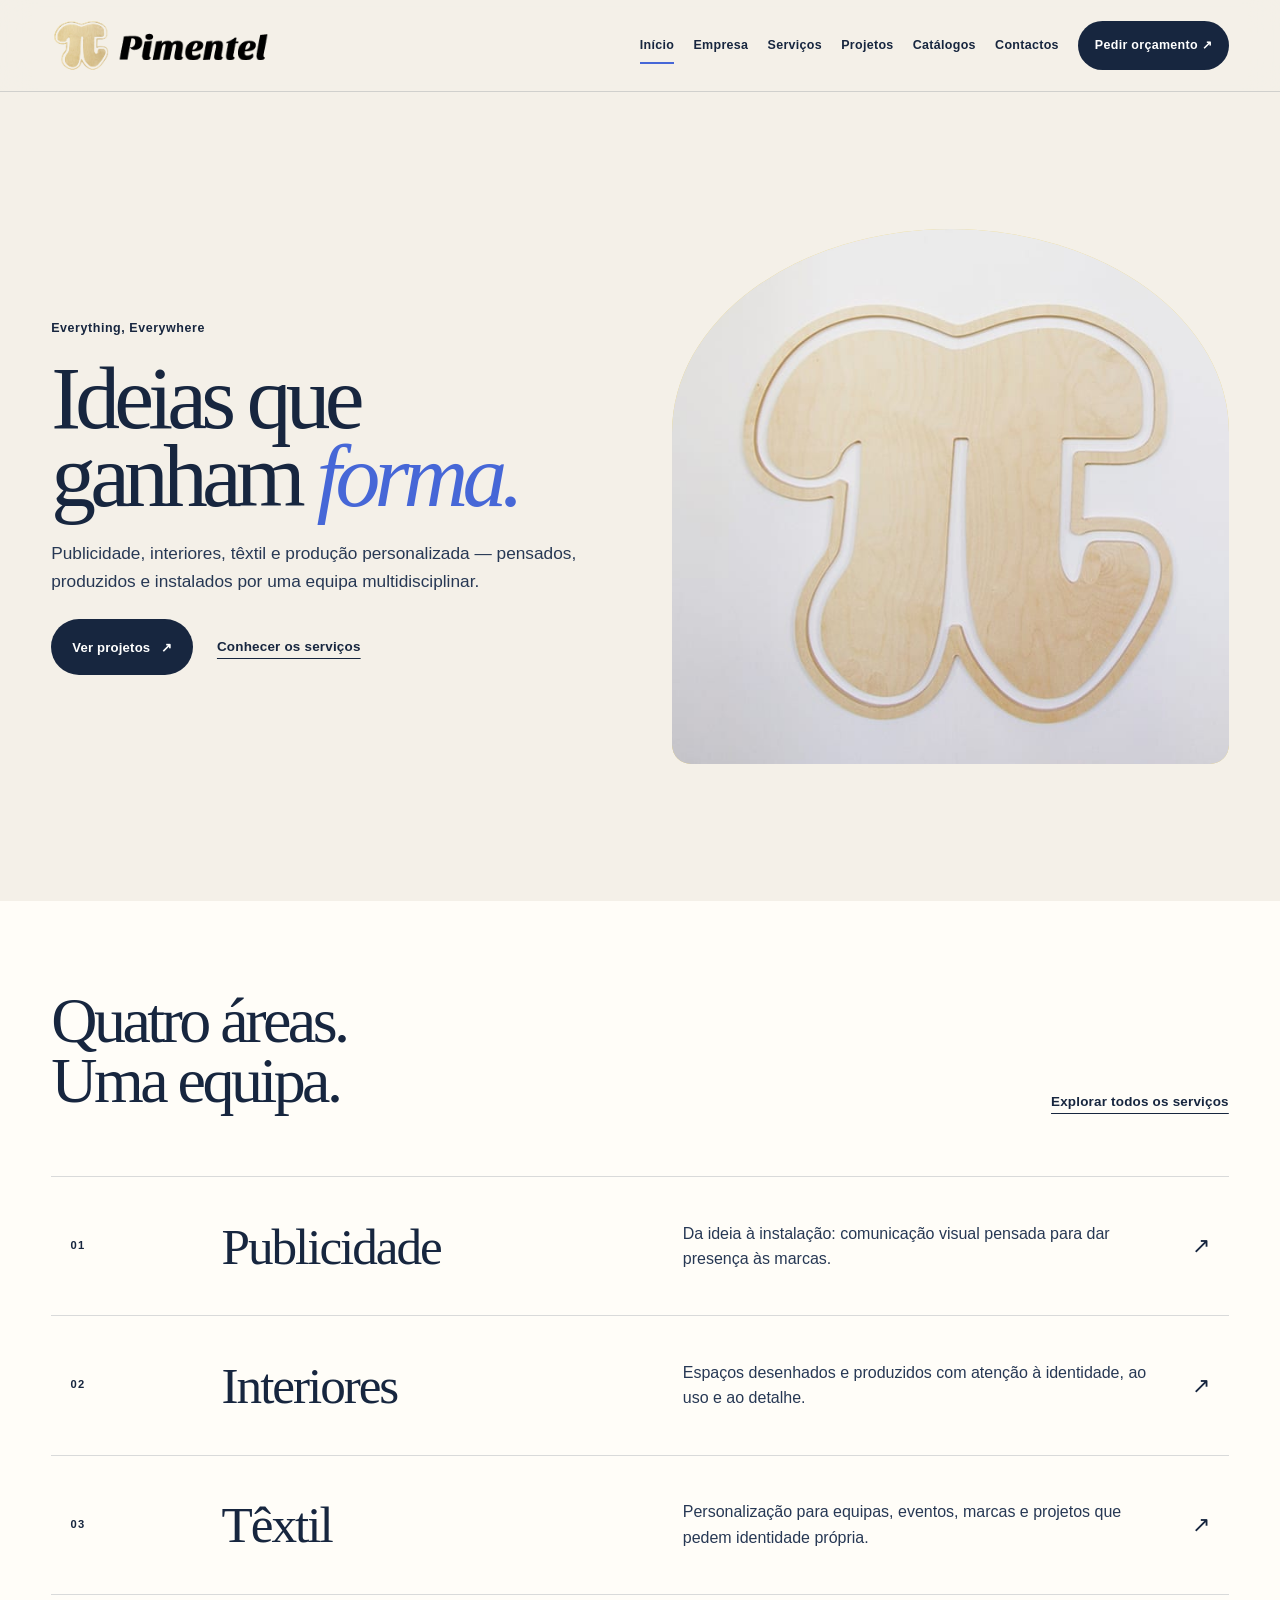
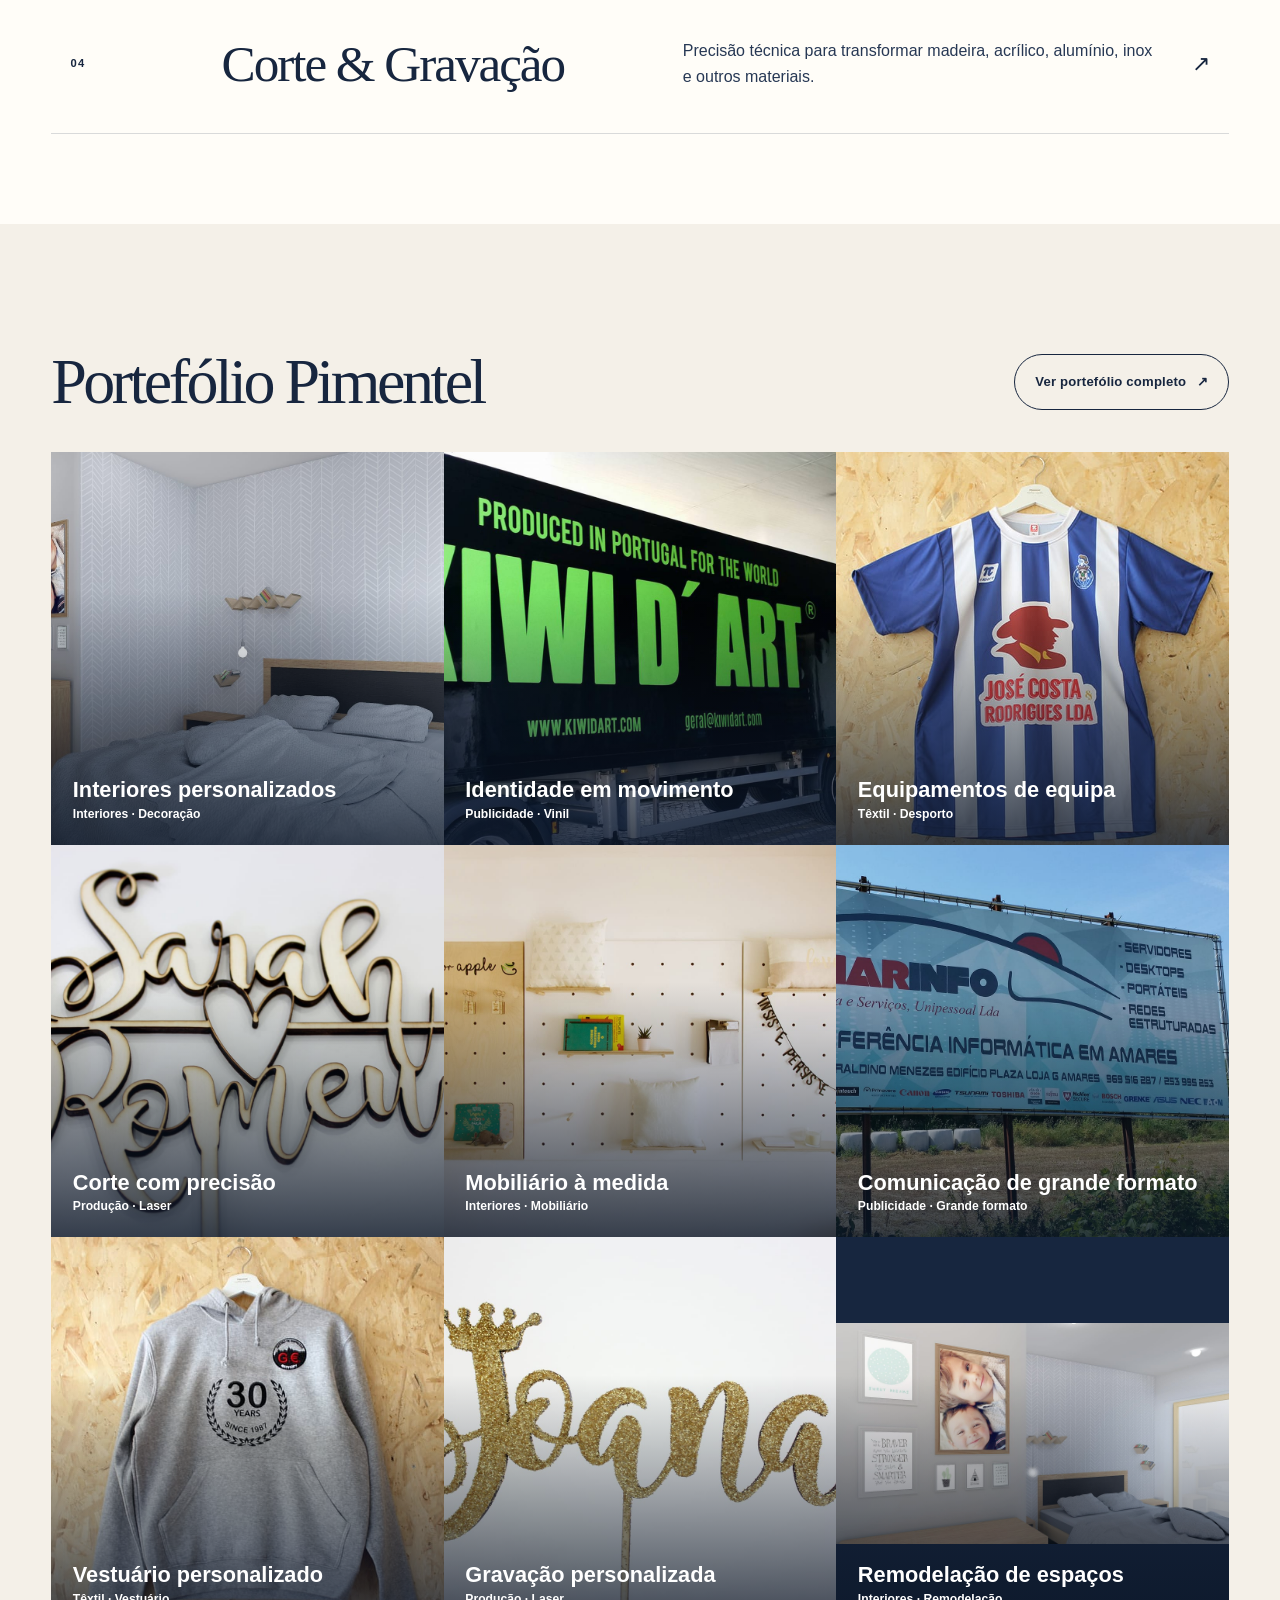
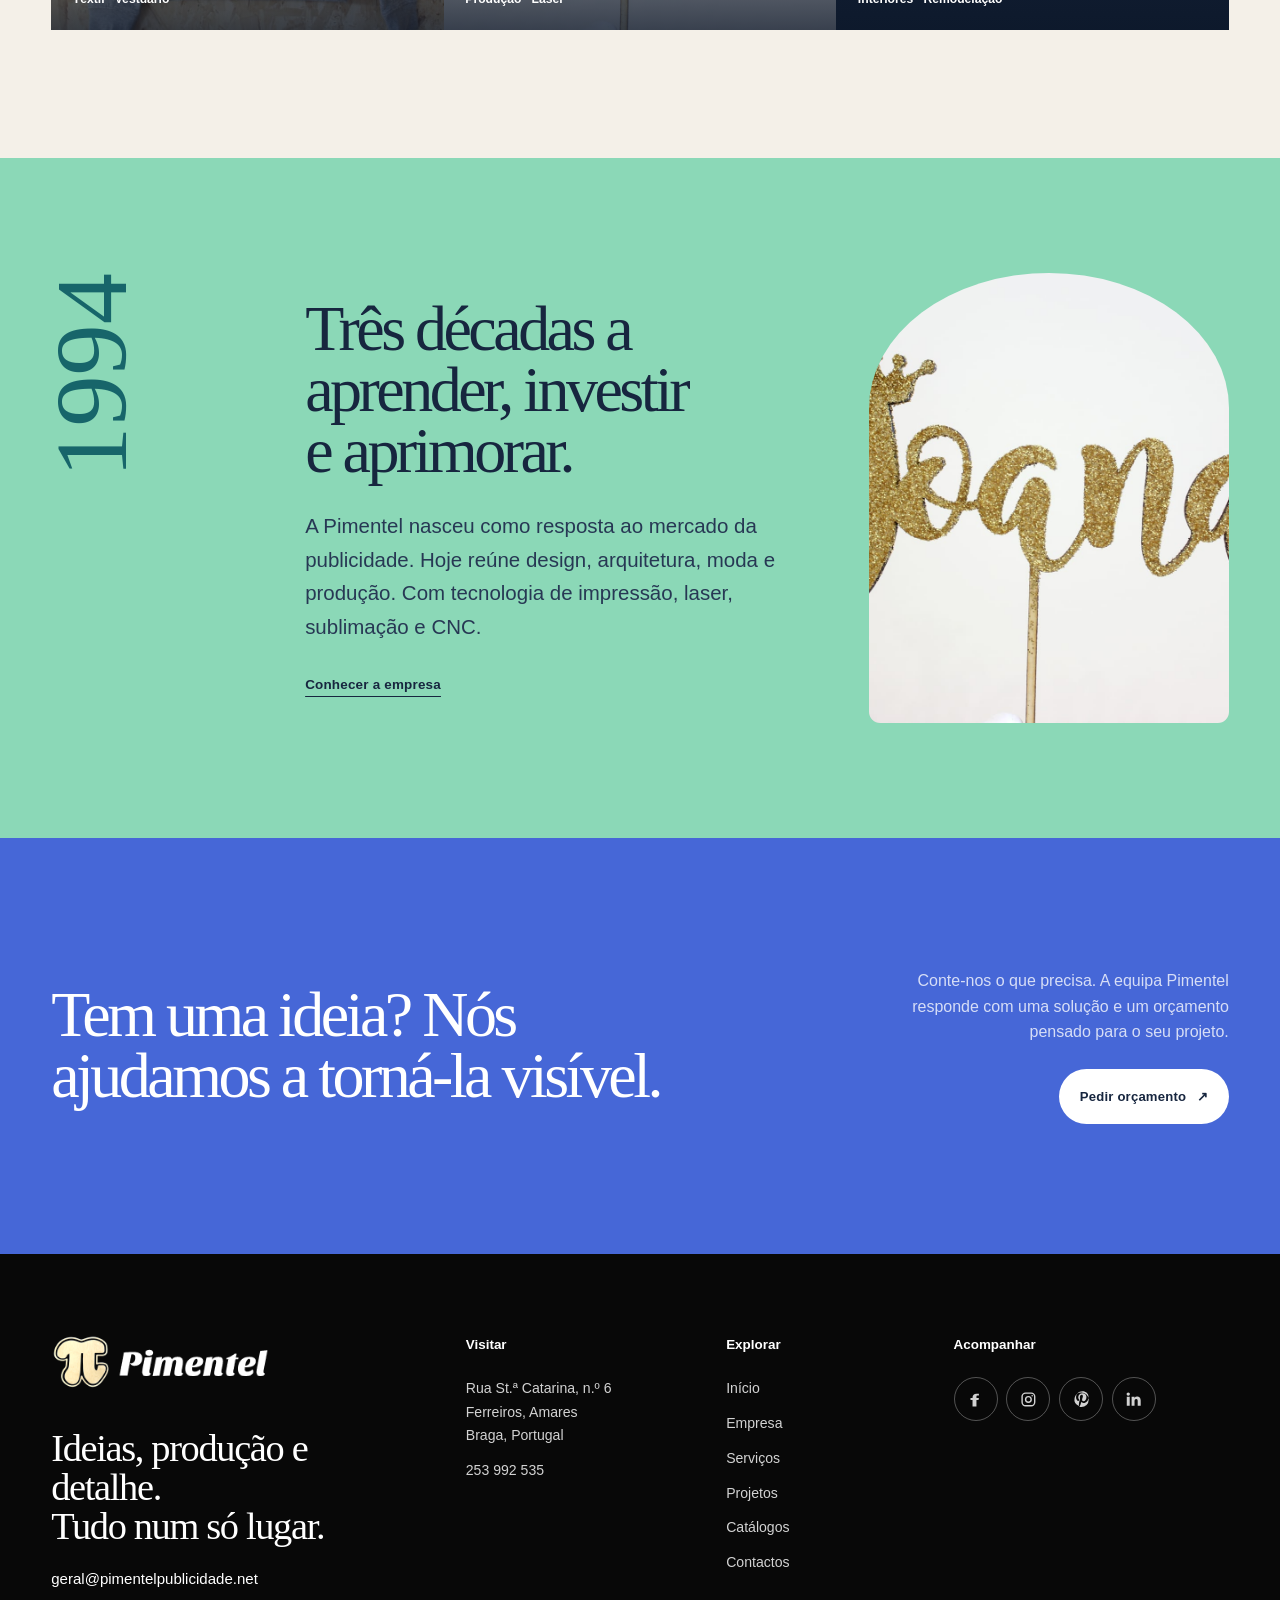
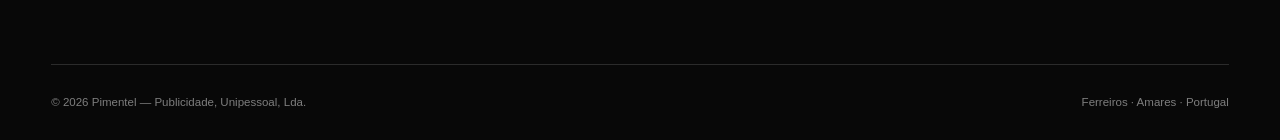
==== index.html @ 158b94da "Publish Pimentel client preview" ====
<!DOCTYPE html><html lang="pt-PT"><head><meta charset="UTF-8"><meta name="viewport" content="width=device-width"><meta name="description" content="Soluções de publicidade, arquitetura de interiores, produção e têxtil em Amares. Da ideia à execução, desde 1994."><link rel="canonical" href="https://noxwebsitedev.github.io/"><link rel="icon" type="image/png" href="/images/legacy/logoFinal.png"><meta name="theme-color" content="#f4f0e8"><meta property="og:type" content="website"><meta property="og:locale" content="pt_PT"><meta property="og:title" content="Pimentel — Publicidade, Interiores e Têxtil"><meta property="og:description" content="Soluções de publicidade, arquitetura de interiores, produção e têxtil em Amares. Da ideia à execução, desde 1994."><meta property="og:image" content="https://noxwebsitedev.github.io/images/legacy/slide1.jpg"><meta property="og:url" content="https://noxwebsitedev.github.io/"><title>Pimentel — Publicidade, Interiores e Têxtil</title><link rel="stylesheet" href="/_astro/BaseLayout.CJ6-KeKa.css"><link rel="stylesheet" href="/_astro/index.CxJVt0Zd.css"><meta name="robots" content="noindex,nofollow" /></head><body><a class="skip-link" href="#conteudo">Saltar para o conteúdo</a><header class="site-header" data-header data-astro-cid-nen7h5rs><div class="header-inner shell" data-astro-cid-nen7h5rs><a class="brand" href="/" aria-label="Pimentel — página inicial" data-astro-cid-f7espo7c><span class="brand__mark" aria-hidden="true" data-astro-cid-f7espo7c><img src="/images/legacy/logoFinal.png" alt="" width="278" height="68" data-astro-cid-f7espo7c></span><span class="brand__word" aria-hidden="true" data-astro-cid-f7espo7c><img src="/images/legacy/logoFinal.png" alt="" width="278" height="68" data-astro-cid-f7espo7c></span><span class="sr-only" data-astro-cid-f7espo7c>Pimentel</span></a><button class="menu-toggle" type="button" aria-expanded="false" aria-controls="primary-navigation" data-menu-toggle data-astro-cid-nen7h5rs><span class="sr-only" data-astro-cid-nen7h5rs>Abrir menu</span><span class="menu-toggle__line" data-astro-cid-nen7h5rs></span><span class="menu-toggle__line" data-astro-cid-nen7h5rs></span></button><nav class="primary-nav" id="primary-navigation" aria-label="Navegação principal" data-menu data-astro-cid-nen7h5rs><a class="active" href="/" data-astro-cid-nen7h5rs>Início</a><a href="/empresa/" data-astro-cid-nen7h5rs>Empresa</a><a href="/servicos/" data-astro-cid-nen7h5rs>Serviços</a><a href="/projetos/" data-astro-cid-nen7h5rs>Projetos</a><a href="/catalogos/" data-astro-cid-nen7h5rs>Catálogos</a><a href="/contactos/" data-astro-cid-nen7h5rs>Contactos</a><a class="nav-cta" href="/contactos/#pedido" data-astro-cid-nen7h5rs>Pedir orçamento <span aria-hidden="true" data-astro-cid-nen7h5rs>↗</span></a></nav></div></header><script type="module">var e=document.querySelector(`[data-menu-toggle]`),t=document.querySelector(`[data-menu]`);e?.addEventListener(`click`,()=>{let n=e.getAttribute(`aria-expanded`)===`true`;e.setAttribute(`aria-expanded`,String(!n));let r=e.querySelector(`.sr-only`);r&&(r.textContent=n?`Abrir menu`:`Fechar menu`),t?.classList.toggle(`is-open`,!n),document.body.classList.toggle(`menu-open`,!n)});</script><main id="conteudo"><section class="hero-home" data-astro-cid-lcdefpme><div class="shell hero-home__grid" data-astro-cid-lcdefpme><div class="hero-home__copy" data-astro-cid-lcdefpme><p class="eyebrow hero-home__eyebrow" data-astro-cid-lcdefpme>Everything, Everywhere</p><h1 class="display" data-astro-cid-lcdefpme>Ideias que ganham <em data-astro-cid-lcdefpme>forma.</em></h1><p class="hero-home__lead" data-astro-cid-lcdefpme>Publicidade, interiores, têxtil e produção personalizada — pensados, produzidos e instalados por uma equipa multidisciplinar.</p><div class="hero-home__actions" data-astro-cid-lcdefpme><a class="button" href="/projetos/" data-astro-cid-lcdefpme>Ver projetos <span aria-hidden="true" data-astro-cid-lcdefpme>↗</span></a><a class="text-link" href="/servicos/" data-astro-cid-lcdefpme>Conhecer os serviços</a></div></div><div class="hero-home__visual" data-astro-cid-lcdefpme><div class="hero-home__frame" data-astro-cid-lcdefpme><img src="/images/legacy/slide1.jpg" alt="Interior das instalações da Pimentel, com símbolo da marca produzido em madeira" width="2242" height="1261" fetchpriority="high" data-astro-cid-lcdefpme></div></div></div></section><section class="services-home section-sm" data-astro-cid-lcdefpme><div class="shell" data-astro-cid-lcdefpme><div class="section-heading" data-reveal data-astro-cid-lcdefpme><div data-astro-cid-lcdefpme><h2 class="display-md" data-astro-cid-lcdefpme>Quatro áreas.<br data-astro-cid-lcdefpme>Uma equipa.</h2></div><a class="text-link" href="/servicos/" data-astro-cid-lcdefpme>Explorar todos os serviços</a></div><div class="service-stack" data-astro-cid-lcdefpme><a class="service-row service-row--cobalt" href="/servicos/#publicidade" data-reveal data-astro-cid-lcdefpme><span class="service-row__number" data-astro-cid-lcdefpme>01</span><span class="service-row__title" data-astro-cid-lcdefpme>Publicidade</span><span class="service-row__summary" data-astro-cid-lcdefpme>Da ideia à instalação: comunicação visual pensada para dar presença às marcas.</span><span class="service-row__arrow" aria-hidden="true" data-astro-cid-lcdefpme>↗</span></a><a class="service-row service-row--coral" href="/servicos/#interiores" data-reveal data-astro-cid-lcdefpme><span class="service-row__number" data-astro-cid-lcdefpme>02</span><span class="service-row__title" data-astro-cid-lcdefpme>Interiores</span><span class="service-row__summary" data-astro-cid-lcdefpme>Espaços desenhados e produzidos com atenção à identidade, ao uso e ao detalhe.</span><span class="service-row__arrow" aria-hidden="true" data-astro-cid-lcdefpme>↗</span></a><a class="service-row service-row--mint" href="/servicos/#textil" data-reveal data-astro-cid-lcdefpme><span class="service-row__number" data-astro-cid-lcdefpme>03</span><span class="service-row__title" data-astro-cid-lcdefpme>Têxtil</span><span class="service-row__summary" data-astro-cid-lcdefpme>Personalização para equipas, eventos, marcas e projetos que pedem identidade própria.</span><span class="service-row__arrow" aria-hidden="true" data-astro-cid-lcdefpme>↗</span></a><a class="service-row service-row--violet" href="/servicos/#corte-gravacao" data-reveal data-astro-cid-lcdefpme><span class="service-row__number" data-astro-cid-lcdefpme>04</span><span class="service-row__title" data-astro-cid-lcdefpme>Corte &amp; Gravação</span><span class="service-row__summary" data-astro-cid-lcdefpme>Precisão técnica para transformar madeira, acrílico, alumínio, inox e outros materiais.</span><span class="service-row__arrow" aria-hidden="true" data-astro-cid-lcdefpme>↗</span></a></div></div></section><section class="selected section" data-astro-cid-lcdefpme><div class="shell" data-astro-cid-lcdefpme><div class="section-heading section-heading--projects" data-reveal data-astro-cid-lcdefpme><div data-astro-cid-lcdefpme><h2 class="display-md" data-astro-cid-lcdefpme>Portefólio Pimentel</h2></div><a class="button button--outline projects-button" href="/projetos/" data-astro-cid-lcdefpme>Ver portefólio completo <span aria-hidden="true" data-astro-cid-lcdefpme>↗</span></a></div><div class="project-collage" data-astro-cid-lcdefpme><a class="project-tile" href="/projetos/?categoria=Interiores#projetos" data-astro-cid-lcdefpme><img src="/images/portfolio/decoracao1.jpg" alt="Interiores personalizados" loading="lazy" data-astro-cid-lcdefpme><span class="project-tile__meta" data-astro-cid-lcdefpme><strong data-astro-cid-lcdefpme>Interiores personalizados</strong><span data-astro-cid-lcdefpme>Interiores · Decoração</span></span></a><a class="project-tile" href="/projetos/?categoria=Publicidade#projetos" data-astro-cid-lcdefpme><img src="/images/portfolio/vinil1.jpg" alt="Identidade em movimento" loading="lazy" data-astro-cid-lcdefpme><span class="project-tile__meta" data-astro-cid-lcdefpme><strong data-astro-cid-lcdefpme>Identidade em movimento</strong><span data-astro-cid-lcdefpme>Publicidade · Vinil</span></span></a><a class="project-tile" href="/projetos/?categoria=T%C3%AAxtil#projetos" data-astro-cid-lcdefpme><img src="/images/portfolio/desporto1.jpg" alt="Equipamentos de equipa" loading="lazy" data-astro-cid-lcdefpme><span class="project-tile__meta" data-astro-cid-lcdefpme><strong data-astro-cid-lcdefpme>Equipamentos de equipa</strong><span data-astro-cid-lcdefpme>Têxtil · Desporto</span></span></a><a class="project-tile" href="/projetos/?categoria=Produ%C3%A7%C3%A3o#projetos" data-astro-cid-lcdefpme><img src="/images/portfolio/laser1.jpg" alt="Corte com precisão" loading="lazy" data-astro-cid-lcdefpme><span class="project-tile__meta" data-astro-cid-lcdefpme><strong data-astro-cid-lcdefpme>Corte com precisão</strong><span data-astro-cid-lcdefpme>Produção · Laser</span></span></a><a class="project-tile" href="/projetos/?categoria=Interiores#projetos" data-astro-cid-lcdefpme><img src="/images/portfolio/mobiliario1.jpg" alt="Mobiliário à medida" loading="lazy" data-astro-cid-lcdefpme><span class="project-tile__meta" data-astro-cid-lcdefpme><strong data-astro-cid-lcdefpme>Mobiliário à medida</strong><span data-astro-cid-lcdefpme>Interiores · Mobiliário</span></span></a><a class="project-tile" href="/projetos/?categoria=Publicidade#projetos" data-astro-cid-lcdefpme><img src="/images/portfolio/grandesForm1.jpg" alt="Comunicação de grande formato" loading="lazy" data-astro-cid-lcdefpme><span class="project-tile__meta" data-astro-cid-lcdefpme><strong data-astro-cid-lcdefpme>Comunicação de grande formato</strong><span data-astro-cid-lcdefpme>Publicidade · Grande formato</span></span></a><a class="project-tile" href="/projetos/?categoria=T%C3%AAxtil#projetos" data-astro-cid-lcdefpme><img src="/images/portfolio/vestuario1.jpg" alt="Vestuário personalizado" loading="lazy" data-astro-cid-lcdefpme><span class="project-tile__meta" data-astro-cid-lcdefpme><strong data-astro-cid-lcdefpme>Vestuário personalizado</strong><span data-astro-cid-lcdefpme>Têxtil · Vestuário</span></span></a><a class="project-tile" href="/projetos/?categoria=Produ%C3%A7%C3%A3o#projetos" data-astro-cid-lcdefpme><img src="/images/portfolio/laser2.jpg" alt="Gravação personalizada" loading="lazy" data-astro-cid-lcdefpme><span class="project-tile__meta" data-astro-cid-lcdefpme><strong data-astro-cid-lcdefpme>Gravação personalizada</strong><span data-astro-cid-lcdefpme>Produção · Laser</span></span></a><a class="project-tile project-tile--last" href="/projetos/?categoria=Interiores#projetos" data-astro-cid-lcdefpme><img src="/images/portfolio/decoracao3.jpg" alt="Remodelação de espaços" loading="lazy" data-astro-cid-lcdefpme><span class="project-tile__meta" data-astro-cid-lcdefpme><strong data-astro-cid-lcdefpme>Remodelação de espaços</strong><span data-astro-cid-lcdefpme>Interiores · Remodelação</span></span></a></div><a class="button button--outline projects-button projects-button--mobile" href="/projetos/" data-astro-cid-lcdefpme>Ver portefólio completo <span aria-hidden="true" data-astro-cid-lcdefpme>↗</span></a></div></section><section class="story-strip" data-astro-cid-lcdefpme><div class="shell story-strip__inner" data-reveal data-astro-cid-lcdefpme><p class="story-strip__year" data-astro-cid-lcdefpme>1994</p><div data-astro-cid-lcdefpme><h2 class="display-md" data-astro-cid-lcdefpme>Três décadas a aprender, investir e aprimorar.</h2><p class="lead" data-astro-cid-lcdefpme>A Pimentel nasceu como resposta ao mercado da publicidade. Hoje reúne design, arquitetura, moda e produção. Com tecnologia de impressão, laser, sublimação e CNC.</p><a class="text-link" href="/empresa/" data-astro-cid-lcdefpme>Conhecer a empresa</a></div><figure data-astro-cid-lcdefpme><img src="/images/portfolio/laser2.jpg" alt="Pormenor de produção e gravação laser" loading="lazy" data-astro-cid-lcdefpme></figure></div></section><section class="cta-band"><div class="shell cta-band__inner"><h2 class="display-md">Tem uma ideia? Nós ajudamos a torná-la visível.</h2><div class="cta-band__action"><p>Conte-nos o que precisa. A equipa Pimentel responde com uma solução e um orçamento pensado para o seu projeto.</p><a class="button button--light" href="/contactos/#pedido">Pedir orçamento <span aria-hidden="true">↗</span></a></div></div></section></main><footer class="site-footer" data-astro-cid-jo6i4kqk><div class="shell footer-main" data-astro-cid-jo6i4kqk><div class="footer-intro" data-astro-cid-jo6i4kqk><a class="brand brand--light" href="/" aria-label="Pimentel — página inicial" data-astro-cid-f7espo7c><span class="brand__mark" aria-hidden="true" data-astro-cid-f7espo7c><img src="/images/legacy/logoFinal.png" alt="" width="278" height="68" data-astro-cid-f7espo7c></span><span class="brand__word" aria-hidden="true" data-astro-cid-f7espo7c><img src="/images/legacy/logoFinal.png" alt="" width="278" height="68" data-astro-cid-f7espo7c></span><span class="sr-only" data-astro-cid-f7espo7c>Pimentel</span></a><p data-astro-cid-jo6i4kqk>Ideias, produção e detalhe.<br data-astro-cid-jo6i4kqk>Tudo num só lugar.</p><a class="footer-email" href="mailto:geral@pimentelpublicidade.net" data-astro-cid-jo6i4kqk>geral@pimentelpublicidade.net</a></div><div class="footer-column" data-astro-cid-jo6i4kqk><p class="footer-label" data-astro-cid-jo6i4kqk>Visitar</p><p data-astro-cid-jo6i4kqk>Rua St.ª Catarina, n.º 6<br data-astro-cid-jo6i4kqk>Ferreiros, Amares<br data-astro-cid-jo6i4kqk>Braga, Portugal</p><a href="tel:+351253992535" data-astro-cid-jo6i4kqk>253 992 535</a></div><div class="footer-column" data-astro-cid-jo6i4kqk><p class="footer-label" data-astro-cid-jo6i4kqk>Explorar</p><a href="/" data-astro-cid-jo6i4kqk>Início</a><a href="/empresa/" data-astro-cid-jo6i4kqk>Empresa</a><a href="/servicos/" data-astro-cid-jo6i4kqk>Serviços</a><a href="/projetos/" data-astro-cid-jo6i4kqk>Projetos</a><a href="/catalogos/" data-astro-cid-jo6i4kqk>Catálogos</a><a href="/contactos/" data-astro-cid-jo6i4kqk>Contactos</a></div><div class="footer-column footer-socials" data-astro-cid-jo6i4kqk><p class="footer-label" data-astro-cid-jo6i4kqk>Acompanhar</p><div class="footer-social-list" data-astro-cid-jo6i4kqk><a href="https://www.facebook.com/pimentel.everything.everywhere/" target="_blank" rel="noreferrer" aria-label="Facebook" title="Facebook" data-network="facebook" data-astro-cid-jo6i4kqk><svg viewBox="0 0 24 24" aria-hidden="true" data-astro-cid-g5kwm3ld><path d="M13.5 22v-9h3l.5-3h-3.5V8.1c0-.9.3-1.6 1.5-1.6H17V4c-.4-.1-1.8-.2-3.4-.2-3.4 0-5.7 2-5.7 5.8V10H5v3h2.9v9h5.6Z" data-astro-cid-g5kwm3ld></path></svg></a><a href="https://www.instagram.com/pimentel_everything.everywhere/" target="_blank" rel="noreferrer" aria-label="Instagram" title="Instagram" data-network="instagram" data-astro-cid-jo6i4kqk><svg viewBox="0 0 24 24" aria-hidden="true" data-astro-cid-g5kwm3ld><rect x="3" y="3" width="18" height="18" rx="5" fill="none" stroke="currentColor" stroke-width="2" data-astro-cid-g5kwm3ld></rect><circle cx="12" cy="12" r="4" fill="none" stroke="currentColor" stroke-width="2" data-astro-cid-g5kwm3ld></circle><circle cx="17.4" cy="6.7" r="1.15" data-astro-cid-g5kwm3ld></circle></svg></a><a href="https://www.pinterest.com/pimentel_" target="_blank" rel="noreferrer" aria-label="Pinterest" title="Pinterest" data-network="pinterest" data-astro-cid-jo6i4kqk><svg viewBox="0 0 24 24" aria-hidden="true" data-astro-cid-g5kwm3ld><path d="M12 2a10 10 0 0 0-3.6 19.3c-.1-1.6 0-3.4.4-5.1l1.3-5.4s-.3-.8-.3-2c0-1.9 1.1-3.3 2.5-3.3 1.2 0 1.8.9 1.8 2 0 1.2-.8 3-1.1 4.6-.3 1.4.7 2.5 2 2.5 2.4 0 4.2-2.5 4.2-6.1 0-3.2-2.3-5.4-5.6-5.4-3.8 0-6.1 2.9-6.1 5.8 0 1.2.4 2.4 1 3 .1.1.1.3.1.5l-.4 1.5c-.1.5-.5.6-.9.4-1.8-.8-2.9-3.3-2.9-5.4 0-4.4 3.2-8.4 9.2-8.4 4.8 0 8.6 3.4 8.6 8 0 4.8-3 8.6-7.2 8.6-1.4 0-2.7-.7-3.2-1.6l-.9 3.3c-.3 1.2-1.2 2.7-1.8 3.6.9.3 1.9.5 2.9.5A10 10 0 0 0 12 2Z" data-astro-cid-g5kwm3ld></path></svg></a><a href="https://www.linkedin.com/company/pimentel" target="_blank" rel="noreferrer" aria-label="LinkedIn" title="LinkedIn" data-network="linkedin" data-astro-cid-jo6i4kqk><svg viewBox="0 0 24 24" aria-hidden="true" data-astro-cid-g5kwm3ld><path d="M5.3 8.2H1.1V21h4.2V8.2ZM3.2 2A2.4 2.4 0 1 0 3.2 6.8 2.4 2.4 0 0 0 3.2 2ZM21 13.7c0-3.9-2.1-5.8-4.9-5.8a4.3 4.3 0 0 0-3.9 2.1V8.2H8V21h4.2v-6.3c0-1.7.3-3.3 2.4-3.3 2 0 2.1 1.9 2.1 3.4V21H21v-7.3Z" data-astro-cid-g5kwm3ld></path></svg></a></div></div></div><div class="shell footer-bottom" data-astro-cid-jo6i4kqk><span data-astro-cid-jo6i4kqk>© 2026 Pimentel — Publicidade, Unipessoal, Lda.</span><span data-astro-cid-jo6i4kqk>Ferreiros · Amares · Portugal</span></div></footer><script type="module">var e=window.matchMedia(`(max-width: 1080px)`);document.addEventListener(`click`,t=>{if(!e.matches||t.defaultPrevented||t.detail===0||t.button!==0||t.metaKey||t.ctrlKey||t.shiftKey||t.altKey)return;let n=t.target instanceof Element?t.target.closest(`a.service-row, a.button, a.nav-cta, a.project-tile, a.text-link, .primary-nav a, .footer-column a, .social-list a, .footer-social-list a, button.button`):null;if(!(n instanceof HTMLElement)||(n.classList.add(`is-pressed`),window.setTimeout(()=>n.classList.remove(`is-pressed`),1500),!(n instanceof HTMLAnchorElement)||n.hasAttribute(`download`)))return;let r=new URL(n.href).origin===window.location.origin,i=n.matches(`.social-list a, .footer-social-list a`);(r||i)&&(t.preventDefault(),n.dataset.tapPending!==`true`&&(n.dataset.tapPending=`true`,window.setTimeout(()=>window.location.assign(n.href),1500)))});</script></body></html>
---- _astro/BaseLayout.CJ6-KeKa.css ----
.brand[data-astro-cid-f7espo7c]{align-items:center;gap:.55rem;height:3.45rem;text-decoration:none;display:inline-flex}.brand__mark[data-astro-cid-f7espo7c]{flex:none;width:3.65rem;height:3.45rem;display:block;overflow:hidden}.brand__mark[data-astro-cid-f7espo7c] img[data-astro-cid-f7espo7c]{width:14.15rem;max-width:none;height:auto;transform:translate(-.05rem,-.05rem)}.brand__word[data-astro-cid-f7espo7c]{flex:none;width:9.55rem;height:1.78rem;display:block;overflow:hidden}.brand__word[data-astro-cid-f7espo7c] img[data-astro-cid-f7espo7c]{filter:none;width:14.15rem;max-width:none;height:auto;transform:translate(-4.55rem,-.02rem)}.brand--light[data-astro-cid-f7espo7c] .brand__word[data-astro-cid-f7espo7c] img[data-astro-cid-f7espo7c]{filter:invert()grayscale()brightness(2)}.brand--light[data-astro-cid-f7espo7c] .brand__mark[data-astro-cid-f7espo7c] img[data-astro-cid-f7espo7c]{filter:saturate(.8)brightness(1.18)}@media (width<=680px){.brand[data-astro-cid-f7espo7c]{gap:.35rem;height:2.75rem}.brand__mark[data-astro-cid-f7espo7c]{width:2.95rem;height:2.75rem}.brand__mark[data-astro-cid-f7espo7c] img[data-astro-cid-f7espo7c],.brand__word[data-astro-cid-f7espo7c] img[data-astro-cid-f7espo7c]{width:11.45rem}.brand__word[data-astro-cid-f7espo7c]{width:7.7rem;height:1.45rem}.brand__word[data-astro-cid-f7espo7c] img[data-astro-cid-f7espo7c]{transform:translate(-3.68rem,-.02rem)}}.site-header[data-astro-cid-nen7h5rs]{z-index:50;background:color-mix(in srgb, var(--ivory) 92%, transparent);border-bottom:1px solid var(--line);backdrop-filter:blur(16px);position:sticky;top:0}.header-inner[data-astro-cid-nen7h5rs]{align-items:center;gap:2.2rem;min-height:5.7rem;display:flex}.primary-nav[data-astro-cid-nen7h5rs]{align-items:center;gap:clamp(.75rem,1.5vw,1.5rem);margin-left:auto;display:flex}.primary-nav[data-astro-cid-nen7h5rs] a[data-astro-cid-nen7h5rs]{color:var(--navy);letter-spacing:.025em;text-transform:none;white-space:nowrap;font-size:.78rem;font-weight:720;text-decoration:none;position:relative}.primary-nav[data-astro-cid-nen7h5rs] a[data-astro-cid-nen7h5rs]:not(.nav-cta):after{content:"";background:var(--cobalt);height:2px;transition:right .25s;position:absolute;bottom:-.55rem;left:0;right:100%}.primary-nav[data-astro-cid-nen7h5rs] a[data-astro-cid-nen7h5rs]:hover:after,.primary-nav[data-astro-cid-nen7h5rs] a[data-astro-cid-nen7h5rs].active:after,.primary-nav[data-astro-cid-nen7h5rs] a[data-astro-cid-nen7h5rs].is-pressed:after{right:0}.primary-nav[data-astro-cid-nen7h5rs] .nav-cta[data-astro-cid-nen7h5rs]{background:var(--navy);color:#fff;border-radius:999px;padding:.9rem 1.05rem;transition:transform .2s,background .2s}.primary-nav[data-astro-cid-nen7h5rs] .nav-cta[data-astro-cid-nen7h5rs]:hover,.primary-nav[data-astro-cid-nen7h5rs] .nav-cta[data-astro-cid-nen7h5rs].is-pressed{background:var(--teal);transform:translateY(-2px)}.menu-toggle[data-astro-cid-nen7h5rs]{cursor:pointer;background:0 0;border:0;width:3rem;height:3rem;padding:0;display:none;position:relative}.menu-toggle__line[data-astro-cid-nen7h5rs]{background:var(--navy);border-radius:2px;width:1.65rem;height:2px;transition:top .25s,transform .25s;position:absolute;left:.65rem}.menu-toggle__line[data-astro-cid-nen7h5rs]:nth-last-child(2){top:1.15rem}.menu-toggle__line[data-astro-cid-nen7h5rs]:last-child{top:1.66rem}.menu-toggle[data-astro-cid-nen7h5rs][aria-expanded=true] .menu-toggle__line[data-astro-cid-nen7h5rs]:nth-last-child(2){top:1.42rem;transform:rotate(45deg)}.menu-toggle[data-astro-cid-nen7h5rs][aria-expanded=true] .menu-toggle__line[data-astro-cid-nen7h5rs]:last-child{top:1.42rem;transform:rotate(-45deg)}@media (width<=1080px){.header-inner[data-astro-cid-nen7h5rs]{grid-template-columns:minmax(0,1fr) auto minmax(0,1fr);gap:0;display:grid}.header-inner[data-astro-cid-nen7h5rs]>.brand{grid-area:1/2;justify-self:center}.menu-toggle[data-astro-cid-nen7h5rs]{grid-area:1/1;justify-self:start;display:block}.primary-nav[data-astro-cid-nen7h5rs]{background:var(--ivory);width:100vw;min-height:calc(100vh - 5.7rem);padding:2.2rem var(--gutter) 3rem;visibility:hidden;flex-direction:column;align-items:stretch;gap:0;margin-left:0;transition:transform .3s,visibility .3s;position:fixed;inset:5.7rem 0 auto;transform:translate(100%)}.primary-nav[data-astro-cid-nen7h5rs].is-open{visibility:visible;transform:translate(0)}.primary-nav[data-astro-cid-nen7h5rs] a[data-astro-cid-nen7h5rs]{font-family:var(--serif);letter-spacing:-.03em;text-transform:none;border-bottom:1px solid var(--line);padding:.75rem 0;font-size:clamp(1.65rem,7vw,2.6rem)}.primary-nav[data-astro-cid-nen7h5rs] a[data-astro-cid-nen7h5rs]:after{display:none}.primary-nav[data-astro-cid-nen7h5rs] a[data-astro-cid-nen7h5rs]:not(.nav-cta).is-pressed{color:var(--teal)}.primary-nav[data-astro-cid-nen7h5rs] .nav-cta[data-astro-cid-nen7h5rs]{text-align:center;font-family:var(--sans);letter-spacing:.04em;text-transform:none;border:0;margin-top:1.5rem;font-size:.92rem}}svg[data-astro-cid-g5kwm3ld]{fill:currentColor;width:1.05rem;height:1.05rem;display:block}.site-footer[data-astro-cid-jo6i4kqk]{color:#ffffffd1;background:#080808}.footer-main[data-astro-cid-jo6i4kqk]{grid-template-columns:1.65fr .95fr .8fr 1.25fr;gap:clamp(2rem,4vw,4rem);padding-top:5rem;padding-bottom:4.5rem;display:grid}.footer-intro[data-astro-cid-jo6i4kqk] p[data-astro-cid-jo6i4kqk]{color:#fff;font-family:var(--serif);letter-spacing:-.035em;margin:2rem 0 1.25rem;font-size:clamp(1.8rem,3vw,3.2rem);line-height:1.02}.footer-email[data-astro-cid-jo6i4kqk]{color:#fff;font-size:.94rem;text-decoration:none}.footer-column[data-astro-cid-jo6i4kqk]{flex-direction:column;align-items:flex-start;gap:.72rem;font-size:.88rem;line-height:1.65;display:flex}.footer-column[data-astro-cid-jo6i4kqk] p[data-astro-cid-jo6i4kqk]{margin:0}.footer-column[data-astro-cid-jo6i4kqk] a[data-astro-cid-jo6i4kqk]{color:#ffffffd1;text-decoration:none}.footer-column[data-astro-cid-jo6i4kqk] a[data-astro-cid-jo6i4kqk]:hover,.footer-column[data-astro-cid-jo6i4kqk] a[data-astro-cid-jo6i4kqk].is-pressed{color:#fff}.footer-social-list[data-astro-cid-jo6i4kqk]{flex-wrap:nowrap;gap:.55rem;display:flex}.footer-social-list[data-astro-cid-jo6i4kqk] a[data-astro-cid-jo6i4kqk]{border:1px solid #ffffff4d;border-radius:50%;place-items:center;width:2.75rem;height:2.75rem;transition:transform .25s,background-color .25s,border-color .25s,box-shadow .25s;display:grid}.footer-social-list[data-astro-cid-jo6i4kqk] a[data-astro-cid-jo6i4kqk]:hover,.footer-social-list[data-astro-cid-jo6i4kqk] a[data-astro-cid-jo6i4kqk]:focus-visible,.footer-social-list[data-astro-cid-jo6i4kqk] a[data-astro-cid-jo6i4kqk].is-pressed{color:var(--navy);background:var(--mint);border-color:var(--mint);outline:none;transform:translateY(-3px);box-shadow:0 .7rem 1.5rem #0003}.footer-social-list[data-astro-cid-jo6i4kqk] a[data-astro-cid-jo6i4kqk][data-network=instagram]:hover,.footer-social-list[data-astro-cid-jo6i4kqk] a[data-astro-cid-jo6i4kqk][data-network=instagram]:focus-visible,.footer-social-list[data-astro-cid-jo6i4kqk] a[data-astro-cid-jo6i4kqk][data-network=instagram].is-pressed{background:var(--coral);border-color:var(--coral)}.footer-social-list[data-astro-cid-jo6i4kqk] a[data-astro-cid-jo6i4kqk][data-network=pinterest]:hover,.footer-social-list[data-astro-cid-jo6i4kqk] a[data-astro-cid-jo6i4kqk][data-network=pinterest]:focus-visible,.footer-social-list[data-astro-cid-jo6i4kqk] a[data-astro-cid-jo6i4kqk][data-network=pinterest].is-pressed{background:var(--butter);border-color:var(--butter)}.footer-social-list[data-astro-cid-jo6i4kqk] a[data-astro-cid-jo6i4kqk][data-network=linkedin]:hover,.footer-social-list[data-astro-cid-jo6i4kqk] a[data-astro-cid-jo6i4kqk][data-network=linkedin]:focus-visible,.footer-social-list[data-astro-cid-jo6i4kqk] a[data-astro-cid-jo6i4kqk][data-network=linkedin].is-pressed{background:var(--sky);border-color:var(--sky)}.footer-social-list[data-astro-cid-jo6i4kqk] a[data-astro-cid-jo6i4kqk]:active{transform:translateY(0)scale(.95)}.footer-label[data-astro-cid-jo6i4kqk]{color:#fff;letter-spacing:0;font-size:.84rem;font-weight:700;margin-bottom:.6rem!important}.footer-bottom[data-astro-cid-jo6i4kqk]{color:#ffffff7a;border-top:1px solid #ffffff24;justify-content:space-between;align-items:center;gap:1rem;min-height:4.75rem;font-size:.72rem;display:flex}@media (width<=850px){.footer-main[data-astro-cid-jo6i4kqk]{grid-template-columns:1.5fr 1fr}}@media (width<=560px){.footer-main[data-astro-cid-jo6i4kqk]{grid-template-columns:1fr;padding-top:3.5rem}.footer-bottom[data-astro-cid-jo6i4kqk]{flex-direction:column;justify-content:center;align-items:flex-start}}:root{--ivory:#f4f0e8;--paper:#fffdf8;--navy:#17263f;--navy-soft:#273854;--teal:#17656a;--cobalt:#4667d7;--coral:#eb7565;--mint:#8bd8b7;--violet:#aa91d8;--butter:#f1d76d;--sky:#9ccbe3;--line:#17263f29;--serif:Georgia, "Times New Roman", serif;--sans:"Aptos", "Segoe UI", "Helvetica Neue", Arial, sans-serif;--gutter:clamp(1.2rem, 4vw, 4rem);--shell:88rem}*{box-sizing:border-box}html{scroll-behavior:smooth}body{background:var(--ivory);color:var(--navy);font-family:var(--sans);-webkit-font-smoothing:antialiased;margin:0;font-size:1rem;line-height:1.6;overflow-x:hidden}body.menu-open{overflow:hidden}img{max-width:100%;display:block}button,input,textarea,select{font:inherit}a{color:inherit}::selection{background:var(--butter);color:var(--navy)}:focus-visible{outline:3px solid var(--cobalt);outline-offset:4px}.shell{width:min(calc(100% - (var(--gutter) * 2)), var(--shell));margin-inline:auto}.section{padding-block:clamp(5rem,10vw,9rem)}.section-sm{padding-block:clamp(3.5rem,7vw,6rem)}.eyebrow{letter-spacing:.045em;text-transform:none;align-items:center;gap:.8rem;margin:0 0 1.25rem;font-size:.78rem;font-weight:750;display:flex}.eyebrow:before{content:"";background:currentColor;width:2.2rem;height:2px}.display{font-family:var(--serif);letter-spacing:-.065em;text-wrap:balance;margin:0;font-size:clamp(3.2rem,8vw,8.2rem);font-weight:400;line-height:.88}.display-md{font-family:var(--serif);letter-spacing:-.055em;text-wrap:balance;margin:0;font-size:clamp(2.7rem,5vw,5.6rem);font-weight:400;line-height:.95}.lead{max-width:44rem;color:var(--navy-soft);font-size:clamp(1.08rem,1.6vw,1.35rem);line-height:1.65}.button{background:var(--navy);color:#fff;letter-spacing:.015em;text-transform:none;border:1px solid #0000;border-radius:999px;justify-content:center;align-items:center;gap:.65rem;min-height:3.45rem;padding:.8rem 1.25rem;font-size:.82rem;font-weight:750;text-decoration:none;transition:transform .2s,background .2s,color .2s;display:inline-flex}.button:hover,.button.is-pressed{background:var(--teal);transform:translateY(-2px)}.button--outline{border-color:var(--navy);color:var(--navy);background:0 0}.button--outline:hover,.button--outline.is-pressed{color:#fff;border-color:var(--teal)}.button--light{color:var(--navy);background:#fff}.button--light:hover,.button--light.is-pressed{background:var(--butter);color:var(--navy)}.text-link{letter-spacing:.015em;text-transform:none;text-underline-offset:.45rem;font-size:.84rem;font-weight:750;text-decoration-thickness:1px}.text-link:hover,.text-link.is-pressed{color:var(--teal)}.page-hero{border-bottom:1px solid var(--line);overflow:hidden}.page-hero--company{background:color-mix(in srgb, var(--sky) 29%, var(--ivory))}.page-hero--services{background:color-mix(in srgb, var(--mint) 30%, var(--ivory))}.page-hero--projects{background:color-mix(in srgb, var(--butter) 30%, var(--ivory))}.page-hero--catalogs{background:color-mix(in srgb, var(--violet) 27%, var(--ivory))}.page-hero__inner{grid-template-columns:1.55fr .8fr;align-items:end;gap:3rem;min-height:clamp(23rem,48vh,27rem);padding-block:clamp(3rem,6vw,5rem) 3rem;display:grid}.page-hero .display{font-size:clamp(3.2rem,7vw,7rem)}.page-hero__side{max-width:25rem;padding-bottom:.8rem}.page-hero__side p{color:var(--navy-soft);margin:0 0 2rem;font-size:1.08rem}.sr-only{clip:rect(0, 0, 0, 0)!important;white-space:nowrap!important;border:0!important;width:1px!important;height:1px!important;margin:-1px!important;padding:0!important;position:absolute!important;overflow:hidden!important}.skip-link{z-index:999;color:var(--navy);background:#fff;border-radius:.4rem;padding:.7rem 1rem;position:fixed;top:.5rem;left:.5rem;transform:translateY(-140%)}.skip-link:focus{transform:translateY(0)}.cta-band{background:var(--cobalt);color:#fff}.cta-band__inner{grid-template-columns:1.3fr .7fr;align-items:center;gap:3rem;min-height:26rem;display:grid}.cta-band h2{max-width:52rem}.cta-band__action{text-align:right;justify-self:end}.cta-band__action p{color:#ffffffc7;max-width:22rem;margin:0 0 1.5rem}@media (width<=780px){.page-hero__inner,.cta-band__inner{grid-template-columns:1fr}.page-hero__inner{align-items:start;min-height:auto}.page-hero__side{padding:0}.cta-band__inner{padding-block:5rem}.cta-band__action{text-align:left;justify-self:start}}@media (prefers-reduced-motion:reduce){*,:before,:after{scroll-behavior:auto!important;transition-duration:.01ms!important;animation-duration:.01ms!important;animation-iteration-count:1!important}}@keyframes section-arrive{0%{opacity:.88;transform:translateY(1.4rem)}to{opacity:1;transform:translateY(0)}}@media (prefers-reduced-motion:no-preference){@supports (animation-timeline:view()){[data-reveal]{animation:1s linear both section-arrive view();animation-range:entry cover 24%}}}
---- _astro/index.CxJVt0Zd.css ----
.hero-home[data-astro-cid-lcdefpme]{overflow:hidden}.hero-home__grid[data-astro-cid-lcdefpme]{grid-template-columns:1fr 1fr;align-items:center;gap:clamp(2.5rem,5vw,5rem);min-height:calc(100svh - 5.7rem);padding-block:clamp(1.75rem,3vw,3rem);display:grid}.hero-home__copy[data-astro-cid-lcdefpme]{z-index:2;position:relative}.hero-home__eyebrow[data-astro-cid-lcdefpme]:before{display:none}.hero-home[data-astro-cid-lcdefpme] h1[data-astro-cid-lcdefpme]{font-size:clamp(3.2rem,7vw,7.6rem)}.hero-home[data-astro-cid-lcdefpme] h1[data-astro-cid-lcdefpme] em[data-astro-cid-lcdefpme]{color:var(--cobalt);font-weight:400}.hero-home__lead[data-astro-cid-lcdefpme]{max-width:35rem;color:var(--navy-soft);margin:1.5rem 0;font-size:clamp(1rem,1.35vw,1.15rem)}.hero-home__actions[data-astro-cid-lcdefpme]{flex-wrap:wrap;align-items:center;gap:1.5rem;display:flex}.hero-home__visual[data-astro-cid-lcdefpme]{justify-self:end;width:min(100%,41rem);position:relative}.hero-home__frame[data-astro-cid-lcdefpme]{aspect-ratio:1.04;background:var(--butter);border-radius:50% 50% 1.2rem 1.2rem/38% 38% 1.2rem 1.2rem;overflow:hidden}.hero-home__frame[data-astro-cid-lcdefpme] img[data-astro-cid-lcdefpme]{object-fit:cover;object-position:53% 80%;width:100%;height:100%;transform:translate(12%,-30%)scale(1.65)}.services-home[data-astro-cid-lcdefpme]{background:var(--paper)}.section-heading[data-astro-cid-lcdefpme]{justify-content:space-between;align-items:end;gap:2rem;margin-bottom:4rem;display:flex}.service-stack[data-astro-cid-lcdefpme]{border-top:1px solid var(--line)}.service-row[data-astro-cid-lcdefpme]{border-bottom:1px solid var(--line);grid-template-columns:.25fr .9fr 1fr auto;align-items:center;gap:2rem;min-height:8.7rem;padding:1.5rem 1.2rem;text-decoration:none;transition:padding .25s,background .25s;display:grid}.service-row[data-astro-cid-lcdefpme]:hover,.service-row[data-astro-cid-lcdefpme].is-pressed{padding-inline:2rem}.service-row--cobalt[data-astro-cid-lcdefpme]:hover,.service-row--cobalt[data-astro-cid-lcdefpme].is-pressed{background:color-mix(in srgb, var(--cobalt) 16%, white)}.service-row--coral[data-astro-cid-lcdefpme]:hover,.service-row--coral[data-astro-cid-lcdefpme].is-pressed{background:color-mix(in srgb, var(--coral) 20%, white)}.service-row--mint[data-astro-cid-lcdefpme]:hover,.service-row--mint[data-astro-cid-lcdefpme].is-pressed{background:color-mix(in srgb, var(--mint) 25%, white)}.service-row--violet[data-astro-cid-lcdefpme]:hover,.service-row--violet[data-astro-cid-lcdefpme].is-pressed{background:color-mix(in srgb, var(--violet) 22%, white)}.service-row__number[data-astro-cid-lcdefpme]{letter-spacing:.12em;font-size:.7rem;font-weight:800}.service-row__title[data-astro-cid-lcdefpme]{font-family:var(--serif);letter-spacing:-.04em;font-size:clamp(2rem,4vw,4rem);line-height:1}.service-row__summary[data-astro-cid-lcdefpme]{max-width:32rem;color:var(--navy-soft)}.service-row__arrow[data-astro-cid-lcdefpme]{font-size:1.4rem}.section-heading--projects[data-astro-cid-lcdefpme]{align-items:center;margin-bottom:2.5rem}.projects-button--mobile[data-astro-cid-lcdefpme]{display:none}.project-collage[data-astro-cid-lcdefpme]{grid-template-columns:repeat(3,minmax(0,1fr));display:grid}.project-tile[data-astro-cid-lcdefpme]{aspect-ratio:1;background:var(--navy);color:#fff;text-decoration:none;display:block;position:relative;overflow:hidden}.project-tile[data-astro-cid-lcdefpme]:after{content:"";pointer-events:none;background:linear-gradient(#0000,#0b1627cc);position:absolute;inset:35% 0 0}.project-tile[data-astro-cid-lcdefpme] img[data-astro-cid-lcdefpme]{object-fit:cover;width:100%;height:100%;transition:transform .45s}.project-tile--last[data-astro-cid-lcdefpme] img[data-astro-cid-lcdefpme]{object-fit:contain}.project-tile[data-astro-cid-lcdefpme]:hover img[data-astro-cid-lcdefpme],.project-tile[data-astro-cid-lcdefpme].is-pressed img[data-astro-cid-lcdefpme]{transform:scale(1.035)}.project-tile__meta[data-astro-cid-lcdefpme]{z-index:1;flex-direction:column;gap:.15rem;display:flex;position:absolute;inset:auto 1.35rem 1.3rem}.project-tile__meta[data-astro-cid-lcdefpme] strong[data-astro-cid-lcdefpme]{font-size:clamp(1.05rem,1.7vw,1.5rem);font-weight:750;line-height:1.15}.project-tile__meta[data-astro-cid-lcdefpme] span[data-astro-cid-lcdefpme]{font-size:.76rem;font-weight:600}.story-strip[data-astro-cid-lcdefpme]{background:var(--mint);padding-block:clamp(5rem,9vw,8rem)}.story-strip__inner[data-astro-cid-lcdefpme]{grid-template-columns:.38fr 1fr .72fr;align-items:center;gap:clamp(2rem,5vw,5rem);display:grid}.story-strip__year[data-astro-cid-lcdefpme]{font-family:var(--serif);writing-mode:vertical-rl;color:var(--teal);align-self:start;margin:0;font-size:clamp(3rem,8vw,8rem);line-height:.8;transform:rotate(180deg)}.story-strip[data-astro-cid-lcdefpme] .lead[data-astro-cid-lcdefpme]{margin:1.7rem 0}.story-strip[data-astro-cid-lcdefpme] figure[data-astro-cid-lcdefpme]{aspect-ratio:.8;border-radius:50% 50% .7rem .7rem/30% 30% .7rem .7rem;margin:0;overflow:hidden}.story-strip[data-astro-cid-lcdefpme] figure[data-astro-cid-lcdefpme] img[data-astro-cid-lcdefpme]{object-fit:cover;width:100%;height:100%}@media (width<=1080px){.hero-home[data-astro-cid-lcdefpme]{background:var(--navy)}.hero-home__grid[data-astro-cid-lcdefpme]{width:100%;min-height:calc(100svh - 5.7rem);padding:3rem var(--gutter);align-items:center;display:flex;position:relative}.hero-home__copy[data-astro-cid-lcdefpme]{color:#fff;text-shadow:0 1px 14px #00000040;max-width:38rem}.hero-home[data-astro-cid-lcdefpme] h1[data-astro-cid-lcdefpme] em[data-astro-cid-lcdefpme]{color:var(--butter)}.hero-home__lead[data-astro-cid-lcdefpme]{color:#ffffffeb}.hero-home__actions[data-astro-cid-lcdefpme] .button[data-astro-cid-lcdefpme]{color:var(--navy);background:#fff}.hero-home__actions[data-astro-cid-lcdefpme] .button[data-astro-cid-lcdefpme]:hover,.hero-home__actions[data-astro-cid-lcdefpme] .button[data-astro-cid-lcdefpme].is-pressed{background:var(--butter);color:var(--navy)}.hero-home__actions[data-astro-cid-lcdefpme] .text-link[data-astro-cid-lcdefpme]{color:#fff}.hero-home__actions[data-astro-cid-lcdefpme] .text-link[data-astro-cid-lcdefpme]:hover,.hero-home__actions[data-astro-cid-lcdefpme] .text-link[data-astro-cid-lcdefpme].is-pressed{color:var(--butter)}.hero-home__visual[data-astro-cid-lcdefpme]{z-index:0;width:100%;height:100%;position:absolute;inset:0}.hero-home__frame[data-astro-cid-lcdefpme]{aspect-ratio:auto;border-radius:0;width:100%;height:100%}.hero-home__frame[data-astro-cid-lcdefpme]:after{content:"";background:linear-gradient(90deg,#0a1525db,#0a15257a),linear-gradient(#0000 30%,#0a152570);position:absolute;inset:0}.hero-home__frame[data-astro-cid-lcdefpme] img[data-astro-cid-lcdefpme]{object-position:53% 80%;transform:translate(12%,-30%)scale(1.65)}.section-heading--projects[data-astro-cid-lcdefpme] .display-md[data-astro-cid-lcdefpme]{font-family:var(--sans);letter-spacing:-.045em;font-size:clamp(2.3rem,5vw,3.7rem);font-weight:750;line-height:1.04}.section-heading--projects[data-astro-cid-lcdefpme] .projects-button[data-astro-cid-lcdefpme]{display:none}.projects-button--mobile[data-astro-cid-lcdefpme]{width:max-content;max-width:100%;margin:2rem auto 0;display:flex}.service-row[data-astro-cid-lcdefpme]{grid-template-columns:.2fr 1fr auto}.service-row__summary[data-astro-cid-lcdefpme]{grid-column:2/-1}.story-strip__inner[data-astro-cid-lcdefpme]{grid-template-columns:.2fr 1fr}.story-strip[data-astro-cid-lcdefpme] figure[data-astro-cid-lcdefpme]{display:none}}@media (width<=650px){.hero-home[data-astro-cid-lcdefpme]{background:var(--ivory)}.hero-home__grid[data-astro-cid-lcdefpme]{margin-bottom:calc(.5rem - 9svh)}.hero-home__copy[data-astro-cid-lcdefpme]{color:var(--navy);text-shadow:0 1px 8px #fffc}.hero-home__lead[data-astro-cid-lcdefpme]{color:var(--navy-soft)}.hero-home[data-astro-cid-lcdefpme] h1[data-astro-cid-lcdefpme] em[data-astro-cid-lcdefpme]{color:var(--cobalt)}.hero-home__actions[data-astro-cid-lcdefpme] .button[data-astro-cid-lcdefpme]{background:var(--navy);color:#fff}.hero-home__actions[data-astro-cid-lcdefpme] .button[data-astro-cid-lcdefpme]:hover,.hero-home__actions[data-astro-cid-lcdefpme] .button[data-astro-cid-lcdefpme].is-pressed{background:var(--teal);color:#fff}.hero-home__actions[data-astro-cid-lcdefpme] .text-link[data-astro-cid-lcdefpme]{color:var(--navy)}.hero-home__frame[data-astro-cid-lcdefpme]{background:var(--ivory)}.hero-home__frame[data-astro-cid-lcdefpme]:after{display:none}.hero-home__frame[data-astro-cid-lcdefpme] img[data-astro-cid-lcdefpme]{transform:translate(15.5%,-29%)scale(1.4)}.section-heading[data-astro-cid-lcdefpme]{flex-direction:column;align-items:flex-start}.service-row[data-astro-cid-lcdefpme]{grid-template-columns:auto 1fr auto;gap:1rem;min-height:7.5rem}.service-row__summary[data-astro-cid-lcdefpme]{display:none}.services-home[data-astro-cid-lcdefpme]{padding-bottom:2.5rem}.selected[data-astro-cid-lcdefpme]{padding-top:0}.selected[data-astro-cid-lcdefpme]>.shell[data-astro-cid-lcdefpme]{flex-direction:column;width:100%;max-width:none;display:flex}.section-heading--projects[data-astro-cid-lcdefpme]{display:none}.project-collage[data-astro-cid-lcdefpme]{grid-template-columns:1fr 1fr}.project-tile--last[data-astro-cid-lcdefpme]{display:none}.project-tile__meta[data-astro-cid-lcdefpme]{inset:auto .8rem .8rem}.project-tile__meta[data-astro-cid-lcdefpme] span[data-astro-cid-lcdefpme]{font-size:.65rem}.story-strip__inner[data-astro-cid-lcdefpme]{grid-template-columns:1fr}.story-strip__year[data-astro-cid-lcdefpme]{writing-mode:initial;transform:none}}@media (width<=440px){.project-collage[data-astro-cid-lcdefpme]{grid-template-columns:1fr}}
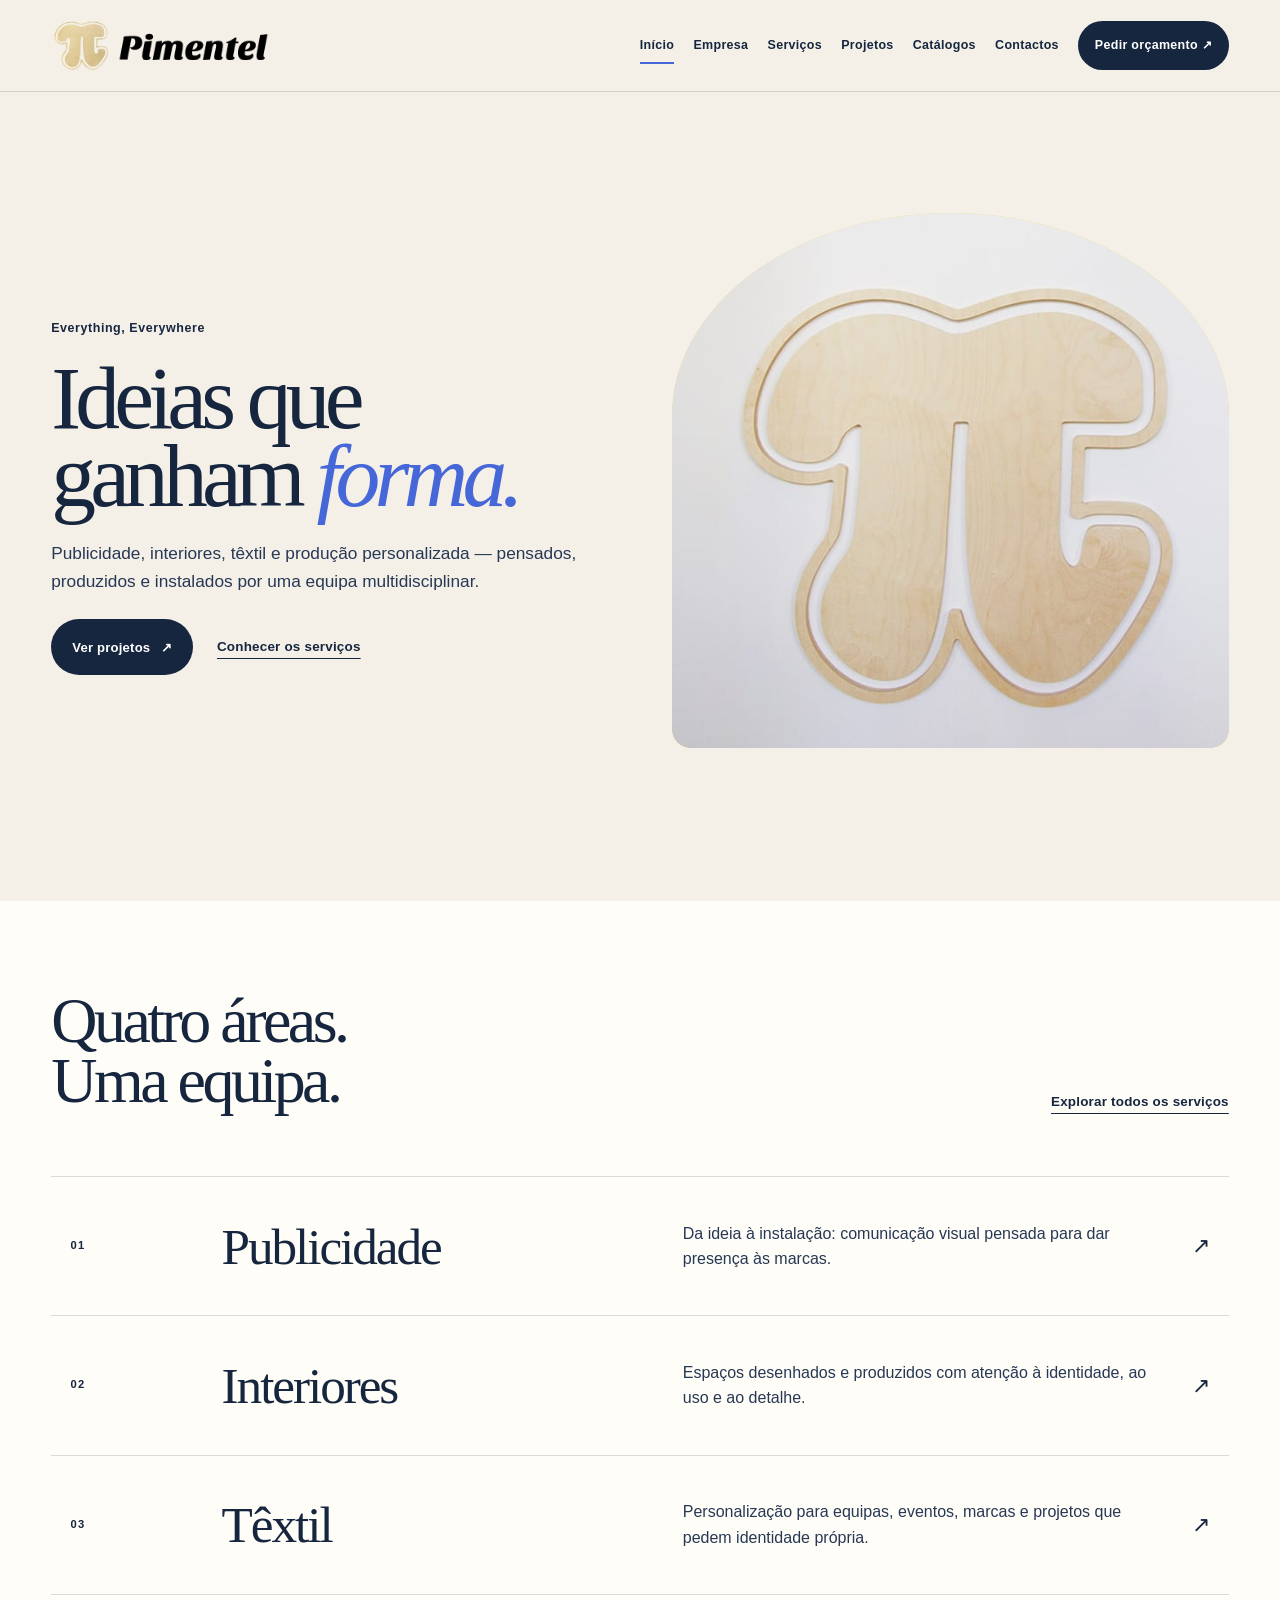
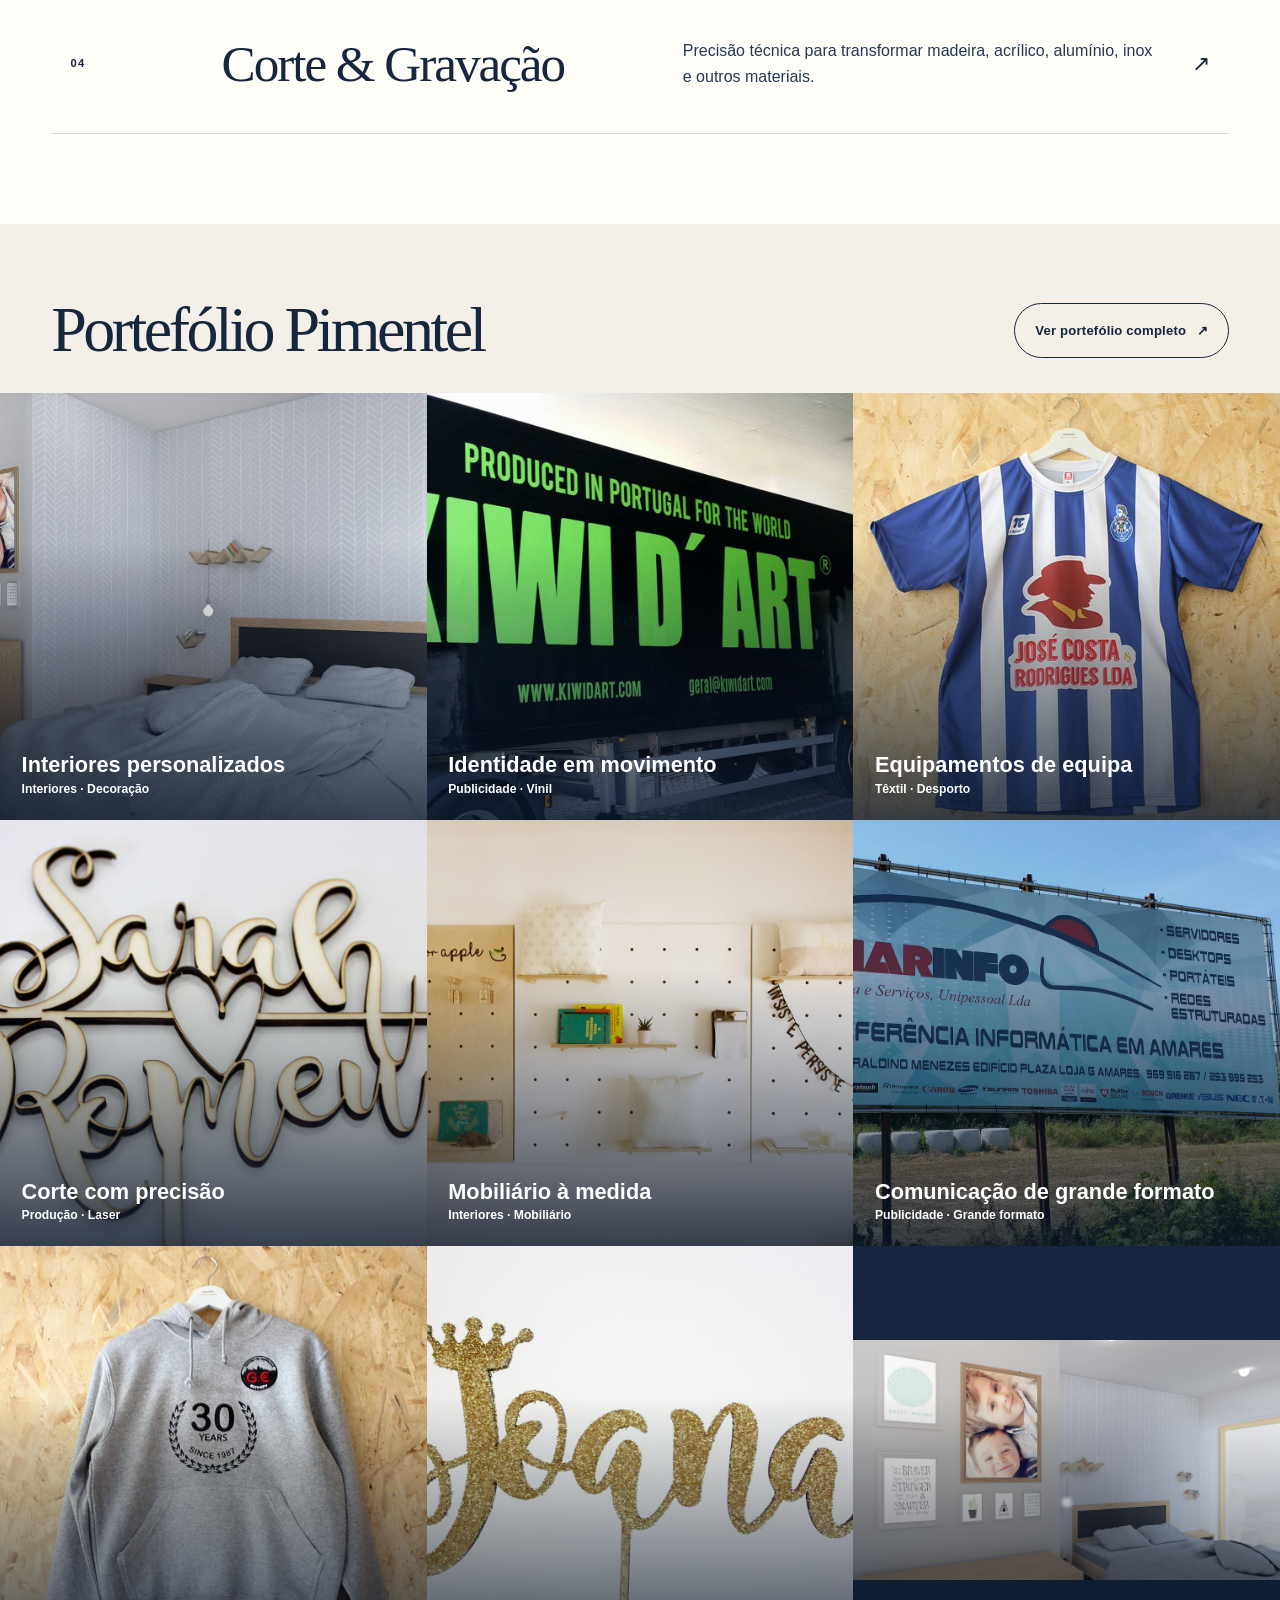
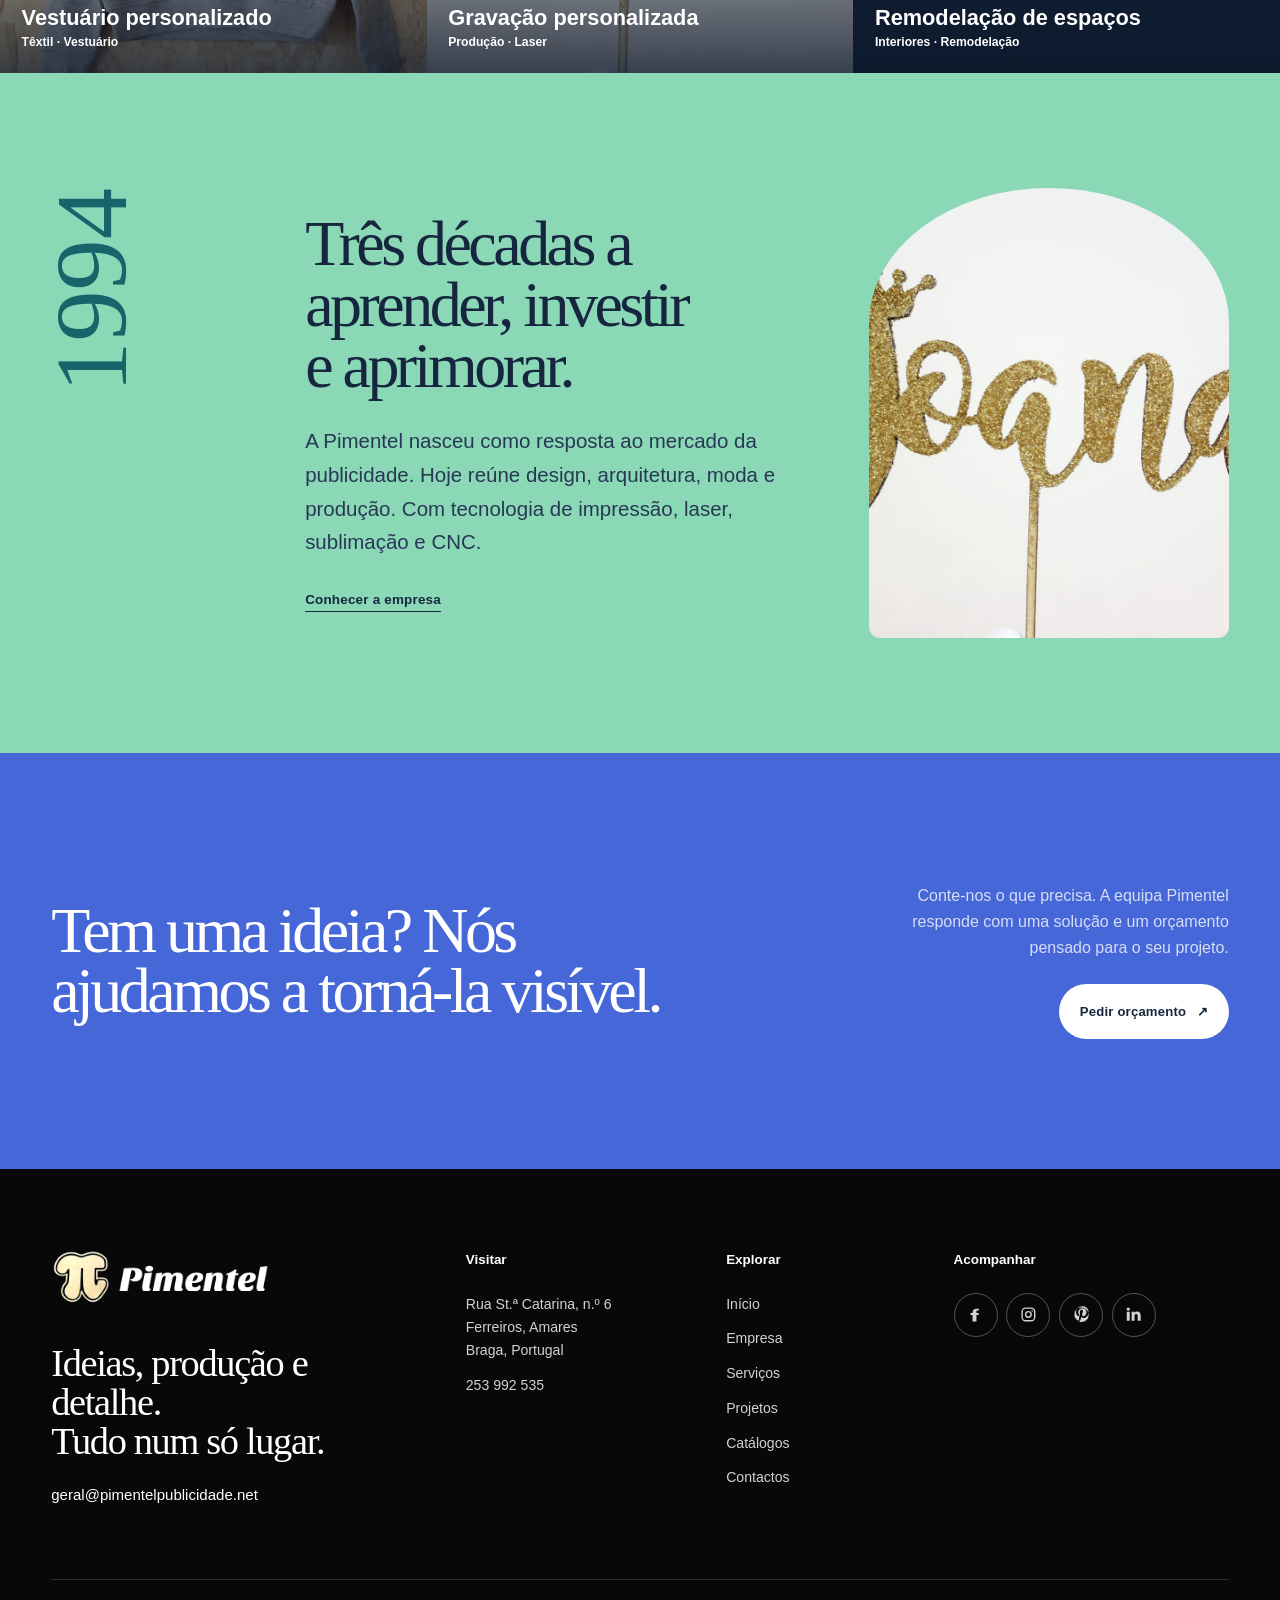
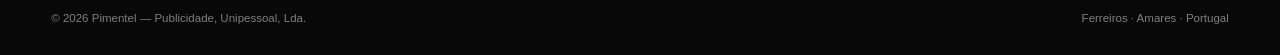
==== commit a862b341: "Refine client preview layout" ====
--- a/index.html
+++ b/index.html
@@ -1 +1 @@
-<!DOCTYPE html><html lang="pt-PT"><head><meta charset="UTF-8"><meta name="viewport" content="width=device-width"><meta name="description" content="Soluções de publicidade, arquitetura de interiores, produção e têxtil em Amares. Da ideia à execução, desde 1994."><link rel="canonical" href="https://noxwebsitedev.github.io/"><link rel="icon" type="image/png" href="/images/legacy/logoFinal.png"><meta name="theme-color" content="#f4f0e8"><meta property="og:type" content="website"><meta property="og:locale" content="pt_PT"><meta property="og:title" content="Pimentel — Publicidade, Interiores e Têxtil"><meta property="og:description" content="Soluções de publicidade, arquitetura de interiores, produção e têxtil em Amares. Da ideia à execução, desde 1994."><meta property="og:image" content="https://noxwebsitedev.github.io/images/legacy/slide1.jpg"><meta property="og:url" content="https://noxwebsitedev.github.io/"><title>Pimentel — Publicidade, Interiores e Têxtil</title><link rel="stylesheet" href="/_astro/BaseLayout.CJ6-KeKa.css"><link rel="stylesheet" href="/_astro/index.CxJVt0Zd.css"><meta name="robots" content="noindex,nofollow" /></head><body><a class="skip-link" href="#conteudo">Saltar para o conteúdo</a><header class="site-header" data-header data-astro-cid-nen7h5rs><div class="header-inner shell" data-astro-cid-nen7h5rs><a class="brand" href="/" aria-label="Pimentel — página inicial" data-astro-cid-f7espo7c><span class="brand__mark" aria-hidden="true" data-astro-cid-f7espo7c><img src="/images/legacy/logoFinal.png" alt="" width="278" height="68" data-astro-cid-f7espo7c></span><span class="brand__word" aria-hidden="true" data-astro-cid-f7espo7c><img src="/images/legacy/logoFinal.png" alt="" width="278" height="68" data-astro-cid-f7espo7c></span><span class="sr-only" data-astro-cid-f7espo7c>Pimentel</span></a><button class="menu-toggle" type="button" aria-expanded="false" aria-controls="primary-navigation" data-menu-toggle data-astro-cid-nen7h5rs><span class="sr-only" data-astro-cid-nen7h5rs>Abrir menu</span><span class="menu-toggle__line" data-astro-cid-nen7h5rs></span><span class="menu-toggle__line" data-astro-cid-nen7h5rs></span></button><nav class="primary-nav" id="primary-navigation" aria-label="Navegação principal" data-menu data-astro-cid-nen7h5rs><a class="active" href="/" data-astro-cid-nen7h5rs>Início</a><a href="/empresa/" data-astro-cid-nen7h5rs>Empresa</a><a href="/servicos/" data-astro-cid-nen7h5rs>Serviços</a><a href="/projetos/" data-astro-cid-nen7h5rs>Projetos</a><a href="/catalogos/" data-astro-cid-nen7h5rs>Catálogos</a><a href="/contactos/" data-astro-cid-nen7h5rs>Contactos</a><a class="nav-cta" href="/contactos/#pedido" data-astro-cid-nen7h5rs>Pedir orçamento <span aria-hidden="true" data-astro-cid-nen7h5rs>↗</span></a></nav></div></header><script type="module">var e=document.querySelector(`[data-menu-toggle]`),t=document.querySelector(`[data-menu]`);e?.addEventListener(`click`,()=>{let n=e.getAttribute(`aria-expanded`)===`true`;e.setAttribute(`aria-expanded`,String(!n));let r=e.querySelector(`.sr-only`);r&&(r.textContent=n?`Abrir menu`:`Fechar menu`),t?.classList.toggle(`is-open`,!n),document.body.classList.toggle(`menu-open`,!n)});</script><main id="conteudo"><section class="hero-home" data-astro-cid-lcdefpme><div class="shell hero-home__grid" data-astro-cid-lcdefpme><div class="hero-home__copy" data-astro-cid-lcdefpme><p class="eyebrow hero-home__eyebrow" data-astro-cid-lcdefpme>Everything, Everywhere</p><h1 class="display" data-astro-cid-lcdefpme>Ideias que ganham <em data-astro-cid-lcdefpme>forma.</em></h1><p class="hero-home__lead" data-astro-cid-lcdefpme>Publicidade, interiores, têxtil e produção personalizada — pensados, produzidos e instalados por uma equipa multidisciplinar.</p><div class="hero-home__actions" data-astro-cid-lcdefpme><a class="button" href="/projetos/" data-astro-cid-lcdefpme>Ver projetos <span aria-hidden="true" data-astro-cid-lcdefpme>↗</span></a><a class="text-link" href="/servicos/" data-astro-cid-lcdefpme>Conhecer os serviços</a></div></div><div class="hero-home__visual" data-astro-cid-lcdefpme><div class="hero-home__frame" data-astro-cid-lcdefpme><img src="/images/legacy/slide1.jpg" alt="Interior das instalações da Pimentel, com símbolo da marca produzido em madeira" width="2242" height="1261" fetchpriority="high" data-astro-cid-lcdefpme></div></div></div></section><section class="services-home section-sm" data-astro-cid-lcdefpme><div class="shell" data-astro-cid-lcdefpme><div class="section-heading" data-reveal data-astro-cid-lcdefpme><div data-astro-cid-lcdefpme><h2 class="display-md" data-astro-cid-lcdefpme>Quatro áreas.<br data-astro-cid-lcdefpme>Uma equipa.</h2></div><a class="text-link" href="/servicos/" data-astro-cid-lcdefpme>Explorar todos os serviços</a></div><div class="service-stack" data-astro-cid-lcdefpme><a class="service-row service-row--cobalt" href="/servicos/#publicidade" data-reveal data-astro-cid-lcdefpme><span class="service-row__number" data-astro-cid-lcdefpme>01</span><span class="service-row__title" data-astro-cid-lcdefpme>Publicidade</span><span class="service-row__summary" data-astro-cid-lcdefpme>Da ideia à instalação: comunicação visual pensada para dar presença às marcas.</span><span class="service-row__arrow" aria-hidden="true" data-astro-cid-lcdefpme>↗</span></a><a class="service-row service-row--coral" href="/servicos/#interiores" data-reveal data-astro-cid-lcdefpme><span class="service-row__number" data-astro-cid-lcdefpme>02</span><span class="service-row__title" data-astro-cid-lcdefpme>Interiores</span><span class="service-row__summary" data-astro-cid-lcdefpme>Espaços desenhados e produzidos com atenção à identidade, ao uso e ao detalhe.</span><span class="service-row__arrow" aria-hidden="true" data-astro-cid-lcdefpme>↗</span></a><a class="service-row service-row--mint" href="/servicos/#textil" data-reveal data-astro-cid-lcdefpme><span class="service-row__number" data-astro-cid-lcdefpme>03</span><span class="service-row__title" data-astro-cid-lcdefpme>Têxtil</span><span class="service-row__summary" data-astro-cid-lcdefpme>Personalização para equipas, eventos, marcas e projetos que pedem identidade própria.</span><span class="service-row__arrow" aria-hidden="true" data-astro-cid-lcdefpme>↗</span></a><a class="service-row service-row--violet" href="/servicos/#corte-gravacao" data-reveal data-astro-cid-lcdefpme><span class="service-row__number" data-astro-cid-lcdefpme>04</span><span class="service-row__title" data-astro-cid-lcdefpme>Corte &amp; Gravação</span><span class="service-row__summary" data-astro-cid-lcdefpme>Precisão técnica para transformar madeira, acrílico, alumínio, inox e outros materiais.</span><span class="service-row__arrow" aria-hidden="true" data-astro-cid-lcdefpme>↗</span></a></div></div></section><section class="selected section" data-astro-cid-lcdefpme><div class="shell" data-astro-cid-lcdefpme><div class="section-heading section-heading--projects" data-reveal data-astro-cid-lcdefpme><div data-astro-cid-lcdefpme><h2 class="display-md" data-astro-cid-lcdefpme>Portefólio Pimentel</h2></div><a class="button button--outline projects-button" href="/projetos/" data-astro-cid-lcdefpme>Ver portefólio completo <span aria-hidden="true" data-astro-cid-lcdefpme>↗</span></a></div><div class="project-collage" data-astro-cid-lcdefpme><a class="project-tile" href="/projetos/?categoria=Interiores#projetos" data-astro-cid-lcdefpme><img src="/images/portfolio/decoracao1.jpg" alt="Interiores personalizados" loading="lazy" data-astro-cid-lcdefpme><span class="project-tile__meta" data-astro-cid-lcdefpme><strong data-astro-cid-lcdefpme>Interiores personalizados</strong><span data-astro-cid-lcdefpme>Interiores · Decoração</span></span></a><a class="project-tile" href="/projetos/?categoria=Publicidade#projetos" data-astro-cid-lcdefpme><img src="/images/portfolio/vinil1.jpg" alt="Identidade em movimento" loading="lazy" data-astro-cid-lcdefpme><span class="project-tile__meta" data-astro-cid-lcdefpme><strong data-astro-cid-lcdefpme>Identidade em movimento</strong><span data-astro-cid-lcdefpme>Publicidade · Vinil</span></span></a><a class="project-tile" href="/projetos/?categoria=T%C3%AAxtil#projetos" data-astro-cid-lcdefpme><img src="/images/portfolio/desporto1.jpg" alt="Equipamentos de equipa" loading="lazy" data-astro-cid-lcdefpme><span class="project-tile__meta" data-astro-cid-lcdefpme><strong data-astro-cid-lcdefpme>Equipamentos de equipa</strong><span data-astro-cid-lcdefpme>Têxtil · Desporto</span></span></a><a class="project-tile" href="/projetos/?categoria=Produ%C3%A7%C3%A3o#projetos" data-astro-cid-lcdefpme><img src="/images/portfolio/laser1.jpg" alt="Corte com precisão" loading="lazy" data-astro-cid-lcdefpme><span class="project-tile__meta" data-astro-cid-lcdefpme><strong data-astro-cid-lcdefpme>Corte com precisão</strong><span data-astro-cid-lcdefpme>Produção · Laser</span></span></a><a class="project-tile" href="/projetos/?categoria=Interiores#projetos" data-astro-cid-lcdefpme><img src="/images/portfolio/mobiliario1.jpg" alt="Mobiliário à medida" loading="lazy" data-astro-cid-lcdefpme><span class="project-tile__meta" data-astro-cid-lcdefpme><strong data-astro-cid-lcdefpme>Mobiliário à medida</strong><span data-astro-cid-lcdefpme>Interiores · Mobiliário</span></span></a><a class="project-tile" href="/projetos/?categoria=Publicidade#projetos" data-astro-cid-lcdefpme><img src="/images/portfolio/grandesForm1.jpg" alt="Comunicação de grande formato" loading="lazy" data-astro-cid-lcdefpme><span class="project-tile__meta" data-astro-cid-lcdefpme><strong data-astro-cid-lcdefpme>Comunicação de grande formato</strong><span data-astro-cid-lcdefpme>Publicidade · Grande formato</span></span></a><a class="project-tile" href="/projetos/?categoria=T%C3%AAxtil#projetos" data-astro-cid-lcdefpme><img src="/images/portfolio/vestuario1.jpg" alt="Vestuário personalizado" loading="lazy" data-astro-cid-lcdefpme><span class="project-tile__meta" data-astro-cid-lcdefpme><strong data-astro-cid-lcdefpme>Vestuário personalizado</strong><span data-astro-cid-lcdefpme>Têxtil · Vestuário</span></span></a><a class="project-tile" href="/projetos/?categoria=Produ%C3%A7%C3%A3o#projetos" data-astro-cid-lcdefpme><img src="/images/portfolio/laser2.jpg" alt="Gravação personalizada" loading="lazy" data-astro-cid-lcdefpme><span class="project-tile__meta" data-astro-cid-lcdefpme><strong data-astro-cid-lcdefpme>Gravação personalizada</strong><span data-astro-cid-lcdefpme>Produção · Laser</span></span></a><a class="project-tile project-tile--last" href="/projetos/?categoria=Interiores#projetos" data-astro-cid-lcdefpme><img src="/images/portfolio/decoracao3.jpg" alt="Remodelação de espaços" loading="lazy" data-astro-cid-lcdefpme><span class="project-tile__meta" data-astro-cid-lcdefpme><strong data-astro-cid-lcdefpme>Remodelação de espaços</strong><span data-astro-cid-lcdefpme>Interiores · Remodelação</span></span></a></div><a class="button button--outline projects-button projects-button--mobile" href="/projetos/" data-astro-cid-lcdefpme>Ver portefólio completo <span aria-hidden="true" data-astro-cid-lcdefpme>↗</span></a></div></section><section class="story-strip" data-astro-cid-lcdefpme><div class="shell story-strip__inner" data-reveal data-astro-cid-lcdefpme><p class="story-strip__year" data-astro-cid-lcdefpme>1994</p><div data-astro-cid-lcdefpme><h2 class="display-md" data-astro-cid-lcdefpme>Três décadas a aprender, investir e aprimorar.</h2><p class="lead" data-astro-cid-lcdefpme>A Pimentel nasceu como resposta ao mercado da publicidade. Hoje reúne design, arquitetura, moda e produção. Com tecnologia de impressão, laser, sublimação e CNC.</p><a class="text-link" href="/empresa/" data-astro-cid-lcdefpme>Conhecer a empresa</a></div><figure data-astro-cid-lcdefpme><img src="/images/portfolio/laser2.jpg" alt="Pormenor de produção e gravação laser" loading="lazy" data-astro-cid-lcdefpme></figure></div></section><section class="cta-band"><div class="shell cta-band__inner"><h2 class="display-md">Tem uma ideia? Nós ajudamos a torná-la visível.</h2><div class="cta-band__action"><p>Conte-nos o que precisa. A equipa Pimentel responde com uma solução e um orçamento pensado para o seu projeto.</p><a class="button button--light" href="/contactos/#pedido">Pedir orçamento <span aria-hidden="true">↗</span></a></div></div></section></main><footer class="site-footer" data-astro-cid-jo6i4kqk><div class="shell footer-main" data-astro-cid-jo6i4kqk><div class="footer-intro" data-astro-cid-jo6i4kqk><a class="brand brand--light" href="/" aria-label="Pimentel — página inicial" data-astro-cid-f7espo7c><span class="brand__mark" aria-hidden="true" data-astro-cid-f7espo7c><img src="/images/legacy/logoFinal.png" alt="" width="278" height="68" data-astro-cid-f7espo7c></span><span class="brand__word" aria-hidden="true" data-astro-cid-f7espo7c><img src="/images/legacy/logoFinal.png" alt="" width="278" height="68" data-astro-cid-f7espo7c></span><span class="sr-only" data-astro-cid-f7espo7c>Pimentel</span></a><p data-astro-cid-jo6i4kqk>Ideias, produção e detalhe.<br data-astro-cid-jo6i4kqk>Tudo num só lugar.</p><a class="footer-email" href="mailto:geral@pimentelpublicidade.net" data-astro-cid-jo6i4kqk>geral@pimentelpublicidade.net</a></div><div class="footer-column" data-astro-cid-jo6i4kqk><p class="footer-label" data-astro-cid-jo6i4kqk>Visitar</p><p data-astro-cid-jo6i4kqk>Rua St.ª Catarina, n.º 6<br data-astro-cid-jo6i4kqk>Ferreiros, Amares<br data-astro-cid-jo6i4kqk>Braga, Portugal</p><a href="tel:+351253992535" data-astro-cid-jo6i4kqk>253 992 535</a></div><div class="footer-column" data-astro-cid-jo6i4kqk><p class="footer-label" data-astro-cid-jo6i4kqk>Explorar</p><a href="/" data-astro-cid-jo6i4kqk>Início</a><a href="/empresa/" data-astro-cid-jo6i4kqk>Empresa</a><a href="/servicos/" data-astro-cid-jo6i4kqk>Serviços</a><a href="/projetos/" data-astro-cid-jo6i4kqk>Projetos</a><a href="/catalogos/" data-astro-cid-jo6i4kqk>Catálogos</a><a href="/contactos/" data-astro-cid-jo6i4kqk>Contactos</a></div><div class="footer-column footer-socials" data-astro-cid-jo6i4kqk><p class="footer-label" data-astro-cid-jo6i4kqk>Acompanhar</p><div class="footer-social-list" data-astro-cid-jo6i4kqk><a href="https://www.facebook.com/pimentel.everything.everywhere/" target="_blank" rel="noreferrer" aria-label="Facebook" title="Facebook" data-network="facebook" data-astro-cid-jo6i4kqk><svg viewBox="0 0 24 24" aria-hidden="true" data-astro-cid-g5kwm3ld><path d="M13.5 22v-9h3l.5-3h-3.5V8.1c0-.9.3-1.6 1.5-1.6H17V4c-.4-.1-1.8-.2-3.4-.2-3.4 0-5.7 2-5.7 5.8V10H5v3h2.9v9h5.6Z" data-astro-cid-g5kwm3ld></path></svg></a><a href="https://www.instagram.com/pimentel_everything.everywhere/" target="_blank" rel="noreferrer" aria-label="Instagram" title="Instagram" data-network="instagram" data-astro-cid-jo6i4kqk><svg viewBox="0 0 24 24" aria-hidden="true" data-astro-cid-g5kwm3ld><rect x="3" y="3" width="18" height="18" rx="5" fill="none" stroke="currentColor" stroke-width="2" data-astro-cid-g5kwm3ld></rect><circle cx="12" cy="12" r="4" fill="none" stroke="currentColor" stroke-width="2" data-astro-cid-g5kwm3ld></circle><circle cx="17.4" cy="6.7" r="1.15" data-astro-cid-g5kwm3ld></circle></svg></a><a href="https://www.pinterest.com/pimentel_" target="_blank" rel="noreferrer" aria-label="Pinterest" title="Pinterest" data-network="pinterest" data-astro-cid-jo6i4kqk><svg viewBox="0 0 24 24" aria-hidden="true" data-astro-cid-g5kwm3ld><path d="M12 2a10 10 0 0 0-3.6 19.3c-.1-1.6 0-3.4.4-5.1l1.3-5.4s-.3-.8-.3-2c0-1.9 1.1-3.3 2.5-3.3 1.2 0 1.8.9 1.8 2 0 1.2-.8 3-1.1 4.6-.3 1.4.7 2.5 2 2.5 2.4 0 4.2-2.5 4.2-6.1 0-3.2-2.3-5.4-5.6-5.4-3.8 0-6.1 2.9-6.1 5.8 0 1.2.4 2.4 1 3 .1.1.1.3.1.5l-.4 1.5c-.1.5-.5.6-.9.4-1.8-.8-2.9-3.3-2.9-5.4 0-4.4 3.2-8.4 9.2-8.4 4.8 0 8.6 3.4 8.6 8 0 4.8-3 8.6-7.2 8.6-1.4 0-2.7-.7-3.2-1.6l-.9 3.3c-.3 1.2-1.2 2.7-1.8 3.6.9.3 1.9.5 2.9.5A10 10 0 0 0 12 2Z" data-astro-cid-g5kwm3ld></path></svg></a><a href="https://www.linkedin.com/company/pimentel" target="_blank" rel="noreferrer" aria-label="LinkedIn" title="LinkedIn" data-network="linkedin" data-astro-cid-jo6i4kqk><svg viewBox="0 0 24 24" aria-hidden="true" data-astro-cid-g5kwm3ld><path d="M5.3 8.2H1.1V21h4.2V8.2ZM3.2 2A2.4 2.4 0 1 0 3.2 6.8 2.4 2.4 0 0 0 3.2 2ZM21 13.7c0-3.9-2.1-5.8-4.9-5.8a4.3 4.3 0 0 0-3.9 2.1V8.2H8V21h4.2v-6.3c0-1.7.3-3.3 2.4-3.3 2 0 2.1 1.9 2.1 3.4V21H21v-7.3Z" data-astro-cid-g5kwm3ld></path></svg></a></div></div></div><div class="shell footer-bottom" data-astro-cid-jo6i4kqk><span data-astro-cid-jo6i4kqk>© 2026 Pimentel — Publicidade, Unipessoal, Lda.</span><span data-astro-cid-jo6i4kqk>Ferreiros · Amares · Portugal</span></div></footer><script type="module">var e=window.matchMedia(`(max-width: 1080px)`);document.addEventListener(`click`,t=>{if(!e.matches||t.defaultPrevented||t.detail===0||t.button!==0||t.metaKey||t.ctrlKey||t.shiftKey||t.altKey)return;let n=t.target instanceof Element?t.target.closest(`a.service-row, a.button, a.nav-cta, a.project-tile, a.text-link, .primary-nav a, .footer-column a, .social-list a, .footer-social-list a, button.button`):null;if(!(n instanceof HTMLElement)||(n.classList.add(`is-pressed`),window.setTimeout(()=>n.classList.remove(`is-pressed`),1500),!(n instanceof HTMLAnchorElement)||n.hasAttribute(`download`)))return;let r=new URL(n.href).origin===window.location.origin,i=n.matches(`.social-list a, .footer-social-list a`);(r||i)&&(t.preventDefault(),n.dataset.tapPending!==`true`&&(n.dataset.tapPending=`true`,window.setTimeout(()=>window.location.assign(n.href),1500)))});</script></body></html>+<!DOCTYPE html><html lang="pt-PT"><head><meta name="robots" content="noindex,nofollow"><meta charset="UTF-8"><meta name="viewport" content="width=device-width"><meta name="description" content="Soluções de publicidade, arquitetura de interiores, produção e têxtil em Amares. Da ideia à execução, desde 1994."><link rel="canonical" href="https://noxwebsitedev.github.io/"><link rel="icon" type="image/png" href="/images/legacy/logoFinal.png"><meta name="theme-color" content="#f4f0e8"><meta property="og:type" content="website"><meta property="og:locale" content="pt_PT"><meta property="og:title" content="Pimentel — Publicidade, Interiores e Têxtil"><meta property="og:description" content="Soluções de publicidade, arquitetura de interiores, produção e têxtil em Amares. Da ideia à execução, desde 1994."><meta property="og:image" content="https://noxwebsitedev.github.io/images/legacy/slide1.jpg"><meta property="og:url" content="https://noxwebsitedev.github.io/"><title>Pimentel — Publicidade, Interiores e Têxtil</title><link rel="stylesheet" href="/_astro/BaseLayout.CJ6-KeKa.css"><link rel="stylesheet" href="/_astro/index.C291cCtI.css"></head><body><a class="skip-link" href="#conteudo">Saltar para o conteúdo</a><header class="site-header" data-header data-astro-cid-nen7h5rs><div class="header-inner shell" data-astro-cid-nen7h5rs><a class="brand" href="/" aria-label="Pimentel — página inicial" data-astro-cid-f7espo7c><span class="brand__mark" aria-hidden="true" data-astro-cid-f7espo7c><img src="/images/legacy/logoFinal.png" alt="" width="278" height="68" data-astro-cid-f7espo7c></span><span class="brand__word" aria-hidden="true" data-astro-cid-f7espo7c><img src="/images/legacy/logoFinal.png" alt="" width="278" height="68" data-astro-cid-f7espo7c></span><span class="sr-only" data-astro-cid-f7espo7c>Pimentel</span></a><button class="menu-toggle" type="button" aria-expanded="false" aria-controls="primary-navigation" data-menu-toggle data-astro-cid-nen7h5rs><span class="sr-only" data-astro-cid-nen7h5rs>Abrir menu</span><span class="menu-toggle__line" data-astro-cid-nen7h5rs></span><span class="menu-toggle__line" data-astro-cid-nen7h5rs></span></button><nav class="primary-nav" id="primary-navigation" aria-label="Navegação principal" data-menu data-astro-cid-nen7h5rs><a class="active" href="/" data-astro-cid-nen7h5rs>Início</a><a href="/empresa/" data-astro-cid-nen7h5rs>Empresa</a><a href="/servicos/" data-astro-cid-nen7h5rs>Serviços</a><a href="/projetos/" data-astro-cid-nen7h5rs>Projetos</a><a href="/catalogos/" data-astro-cid-nen7h5rs>Catálogos</a><a href="/contactos/" data-astro-cid-nen7h5rs>Contactos</a><a class="nav-cta" href="/contactos/#pedido" data-astro-cid-nen7h5rs>Pedir orçamento <span aria-hidden="true" data-astro-cid-nen7h5rs>↗</span></a></nav></div></header><script type="module">var e=document.querySelector(`[data-menu-toggle]`),t=document.querySelector(`[data-menu]`);e?.addEventListener(`click`,()=>{let n=e.getAttribute(`aria-expanded`)===`true`;e.setAttribute(`aria-expanded`,String(!n));let r=e.querySelector(`.sr-only`);r&&(r.textContent=n?`Abrir menu`:`Fechar menu`),t?.classList.toggle(`is-open`,!n),document.body.classList.toggle(`menu-open`,!n)});</script><main id="conteudo"><section class="hero-home" data-astro-cid-lcdefpme><div class="shell hero-home__grid" data-astro-cid-lcdefpme><div class="hero-home__copy" data-astro-cid-lcdefpme><p class="eyebrow hero-home__eyebrow" data-astro-cid-lcdefpme>Everything, Everywhere</p><h1 class="display" data-astro-cid-lcdefpme>Ideias que ganham <em data-astro-cid-lcdefpme>forma.</em></h1><p class="hero-home__lead" data-astro-cid-lcdefpme>Publicidade, interiores, têxtil e produção personalizada — pensados, produzidos e instalados por uma equipa multidisciplinar.</p><div class="hero-home__actions" data-astro-cid-lcdefpme><a class="button" href="/projetos/" data-astro-cid-lcdefpme>Ver projetos <span aria-hidden="true" data-astro-cid-lcdefpme>↗</span></a><a class="text-link" href="/servicos/" data-astro-cid-lcdefpme>Conhecer os serviços</a></div></div><div class="hero-home__visual" data-astro-cid-lcdefpme><div class="hero-home__frame" data-astro-cid-lcdefpme><img src="/images/legacy/slide1.jpg" alt="Interior das instalações da Pimentel, com símbolo da marca produzido em madeira" width="2242" height="1261" fetchpriority="high" data-astro-cid-lcdefpme></div></div></div></section><section class="services-home section-sm" data-astro-cid-lcdefpme><div class="shell" data-astro-cid-lcdefpme><div class="section-heading" data-reveal data-astro-cid-lcdefpme><div data-astro-cid-lcdefpme><h2 class="display-md" data-astro-cid-lcdefpme>Quatro áreas.<br data-astro-cid-lcdefpme>Uma equipa.</h2></div><a class="text-link" href="/servicos/" data-astro-cid-lcdefpme>Explorar todos os serviços</a></div><div class="service-stack" data-astro-cid-lcdefpme><a class="service-row service-row--cobalt" href="/servicos/#publicidade" data-reveal data-astro-cid-lcdefpme><span class="service-row__number" data-astro-cid-lcdefpme>01</span><span class="service-row__title" data-astro-cid-lcdefpme>Publicidade</span><span class="service-row__summary" data-astro-cid-lcdefpme>Da ideia à instalação: comunicação visual pensada para dar presença às marcas.</span><span class="service-row__arrow" aria-hidden="true" data-astro-cid-lcdefpme>↗</span></a><a class="service-row service-row--coral" href="/servicos/#interiores" data-reveal data-astro-cid-lcdefpme><span class="service-row__number" data-astro-cid-lcdefpme>02</span><span class="service-row__title" data-astro-cid-lcdefpme>Interiores</span><span class="service-row__summary" data-astro-cid-lcdefpme>Espaços desenhados e produzidos com atenção à identidade, ao uso e ao detalhe.</span><span class="service-row__arrow" aria-hidden="true" data-astro-cid-lcdefpme>↗</span></a><a class="service-row service-row--mint" href="/servicos/#textil" data-reveal data-astro-cid-lcdefpme><span class="service-row__number" data-astro-cid-lcdefpme>03</span><span class="service-row__title" data-astro-cid-lcdefpme>Têxtil</span><span class="service-row__summary" data-astro-cid-lcdefpme>Personalização para equipas, eventos, marcas e projetos que pedem identidade própria.</span><span class="service-row__arrow" aria-hidden="true" data-astro-cid-lcdefpme>↗</span></a><a class="service-row service-row--violet" href="/servicos/#corte-gravacao" data-reveal data-astro-cid-lcdefpme><span class="service-row__number" data-astro-cid-lcdefpme>04</span><span class="service-row__title" data-astro-cid-lcdefpme>Corte &amp; Gravação</span><span class="service-row__summary" data-astro-cid-lcdefpme>Precisão técnica para transformar madeira, acrílico, alumínio, inox e outros materiais.</span><span class="service-row__arrow" aria-hidden="true" data-astro-cid-lcdefpme>↗</span></a></div></div></section><section class="selected section" data-astro-cid-lcdefpme><div class="shell" data-astro-cid-lcdefpme><div class="section-heading section-heading--projects" data-reveal data-astro-cid-lcdefpme><div data-astro-cid-lcdefpme><h2 class="display-md" data-astro-cid-lcdefpme>Portefólio Pimentel</h2></div><a class="button button--outline projects-button" href="/projetos/" data-astro-cid-lcdefpme>Ver portefólio completo <span aria-hidden="true" data-astro-cid-lcdefpme>↗</span></a></div><div class="project-collage" data-astro-cid-lcdefpme><a class="project-tile" href="/projetos/?categoria=Interiores#projetos" data-astro-cid-lcdefpme><img src="/images/portfolio/decoracao1.jpg" alt="Interiores personalizados" loading="lazy" data-astro-cid-lcdefpme><span class="project-tile__meta" data-astro-cid-lcdefpme><strong data-astro-cid-lcdefpme>Interiores personalizados</strong><span data-astro-cid-lcdefpme>Interiores · Decoração</span></span></a><a class="project-tile" href="/projetos/?categoria=Publicidade#projetos" data-astro-cid-lcdefpme><img src="/images/portfolio/vinil1.jpg" alt="Identidade em movimento" loading="lazy" data-astro-cid-lcdefpme><span class="project-tile__meta" data-astro-cid-lcdefpme><strong data-astro-cid-lcdefpme>Identidade em movimento</strong><span data-astro-cid-lcdefpme>Publicidade · Vinil</span></span></a><a class="project-tile" href="/projetos/?categoria=T%C3%AAxtil#projetos" data-astro-cid-lcdefpme><img src="/images/portfolio/desporto1.jpg" alt="Equipamentos de equipa" loading="lazy" data-astro-cid-lcdefpme><span class="project-tile__meta" data-astro-cid-lcdefpme><strong data-astro-cid-lcdefpme>Equipamentos de equipa</strong><span data-astro-cid-lcdefpme>Têxtil · Desporto</span></span></a><a class="project-tile" href="/projetos/?categoria=Produ%C3%A7%C3%A3o#projetos" data-astro-cid-lcdefpme><img src="/images/portfolio/laser1.jpg" alt="Corte com precisão" loading="lazy" data-astro-cid-lcdefpme><span class="project-tile__meta" data-astro-cid-lcdefpme><strong data-astro-cid-lcdefpme>Corte com precisão</strong><span data-astro-cid-lcdefpme>Produção · Laser</span></span></a><a class="project-tile" href="/projetos/?categoria=Interiores#projetos" data-astro-cid-lcdefpme><img src="/images/portfolio/mobiliario1.jpg" alt="Mobiliário à medida" loading="lazy" data-astro-cid-lcdefpme><span class="project-tile__meta" data-astro-cid-lcdefpme><strong data-astro-cid-lcdefpme>Mobiliário à medida</strong><span data-astro-cid-lcdefpme>Interiores · Mobiliário</span></span></a><a class="project-tile" href="/projetos/?categoria=Publicidade#projetos" data-astro-cid-lcdefpme><img src="/images/portfolio/grandesForm1.jpg" alt="Comunicação de grande formato" loading="lazy" data-astro-cid-lcdefpme><span class="project-tile__meta" data-astro-cid-lcdefpme><strong data-astro-cid-lcdefpme>Comunicação de grande formato</strong><span data-astro-cid-lcdefpme>Publicidade · Grande formato</span></span></a><a class="project-tile" href="/projetos/?categoria=T%C3%AAxtil#projetos" data-astro-cid-lcdefpme><img src="/images/portfolio/vestuario1.jpg" alt="Vestuário personalizado" loading="lazy" data-astro-cid-lcdefpme><span class="project-tile__meta" data-astro-cid-lcdefpme><strong data-astro-cid-lcdefpme>Vestuário personalizado</strong><span data-astro-cid-lcdefpme>Têxtil · Vestuário</span></span></a><a class="project-tile" href="/projetos/?categoria=Produ%C3%A7%C3%A3o#projetos" data-astro-cid-lcdefpme><img src="/images/portfolio/laser2.jpg" alt="Gravação personalizada" loading="lazy" data-astro-cid-lcdefpme><span class="project-tile__meta" data-astro-cid-lcdefpme><strong data-astro-cid-lcdefpme>Gravação personalizada</strong><span data-astro-cid-lcdefpme>Produção · Laser</span></span></a><a class="project-tile project-tile--last" href="/projetos/?categoria=Interiores#projetos" data-astro-cid-lcdefpme><img src="/images/portfolio/decoracao3.jpg" alt="Remodelação de espaços" loading="lazy" data-astro-cid-lcdefpme><span class="project-tile__meta" data-astro-cid-lcdefpme><strong data-astro-cid-lcdefpme>Remodelação de espaços</strong><span data-astro-cid-lcdefpme>Interiores · Remodelação</span></span></a></div><a class="button button--outline projects-button projects-button--mobile" href="/projetos/" data-astro-cid-lcdefpme>Ver portefólio completo <span aria-hidden="true" data-astro-cid-lcdefpme>↗</span></a></div></section><section class="story-strip" data-astro-cid-lcdefpme><div class="shell story-strip__inner" data-reveal data-astro-cid-lcdefpme><p class="story-strip__year" data-astro-cid-lcdefpme>1994</p><div data-astro-cid-lcdefpme><h2 class="display-md" data-astro-cid-lcdefpme>Três décadas a aprender, investir e aprimorar.</h2><p class="lead" data-astro-cid-lcdefpme>A Pimentel nasceu como resposta ao mercado da publicidade. Hoje reúne design, arquitetura, moda e produção. Com tecnologia de impressão, laser, sublimação e CNC.</p><a class="text-link" href="/empresa/" data-astro-cid-lcdefpme>Conhecer a empresa</a></div><figure data-astro-cid-lcdefpme><img src="/images/portfolio/laser2.jpg" alt="Pormenor de produção e gravação laser" loading="lazy" data-astro-cid-lcdefpme></figure></div></section><section class="cta-band"><div class="shell cta-band__inner"><h2 class="display-md">Tem uma ideia? Nós ajudamos a torná-la visível.</h2><div class="cta-band__action"><p>Conte-nos o que precisa. A equipa Pimentel responde com uma solução e um orçamento pensado para o seu projeto.</p><a class="button button--light" href="/contactos/#pedido">Pedir orçamento <span aria-hidden="true">↗</span></a></div></div></section></main><footer class="site-footer" data-astro-cid-jo6i4kqk><div class="shell footer-main" data-astro-cid-jo6i4kqk><div class="footer-intro" data-astro-cid-jo6i4kqk><a class="brand brand--light" href="/" aria-label="Pimentel — página inicial" data-astro-cid-f7espo7c><span class="brand__mark" aria-hidden="true" data-astro-cid-f7espo7c><img src="/images/legacy/logoFinal.png" alt="" width="278" height="68" data-astro-cid-f7espo7c></span><span class="brand__word" aria-hidden="true" data-astro-cid-f7espo7c><img src="/images/legacy/logoFinal.png" alt="" width="278" height="68" data-astro-cid-f7espo7c></span><span class="sr-only" data-astro-cid-f7espo7c>Pimentel</span></a><p data-astro-cid-jo6i4kqk>Ideias, produção e detalhe.<br data-astro-cid-jo6i4kqk>Tudo num só lugar.</p><a class="footer-email" href="mailto:geral@pimentelpublicidade.net" data-astro-cid-jo6i4kqk>geral@pimentelpublicidade.net</a></div><div class="footer-column" data-astro-cid-jo6i4kqk><p class="footer-label" data-astro-cid-jo6i4kqk>Visitar</p><p data-astro-cid-jo6i4kqk>Rua St.ª Catarina, n.º 6<br data-astro-cid-jo6i4kqk>Ferreiros, Amares<br data-astro-cid-jo6i4kqk>Braga, Portugal</p><a href="tel:+351253992535" data-astro-cid-jo6i4kqk>253 992 535</a></div><div class="footer-column" data-astro-cid-jo6i4kqk><p class="footer-label" data-astro-cid-jo6i4kqk>Explorar</p><a href="/" data-astro-cid-jo6i4kqk>Início</a><a href="/empresa/" data-astro-cid-jo6i4kqk>Empresa</a><a href="/servicos/" data-astro-cid-jo6i4kqk>Serviços</a><a href="/projetos/" data-astro-cid-jo6i4kqk>Projetos</a><a href="/catalogos/" data-astro-cid-jo6i4kqk>Catálogos</a><a href="/contactos/" data-astro-cid-jo6i4kqk>Contactos</a></div><div class="footer-column footer-socials" data-astro-cid-jo6i4kqk><p class="footer-label" data-astro-cid-jo6i4kqk>Acompanhar</p><div class="footer-social-list" data-astro-cid-jo6i4kqk><a href="https://www.facebook.com/pimentel.everything.everywhere/" target="_blank" rel="noreferrer" aria-label="Facebook" title="Facebook" data-network="facebook" data-astro-cid-jo6i4kqk><svg viewBox="0 0 24 24" aria-hidden="true" data-astro-cid-g5kwm3ld><path d="M13.5 22v-9h3l.5-3h-3.5V8.1c0-.9.3-1.6 1.5-1.6H17V4c-.4-.1-1.8-.2-3.4-.2-3.4 0-5.7 2-5.7 5.8V10H5v3h2.9v9h5.6Z" data-astro-cid-g5kwm3ld></path></svg></a><a href="https://www.instagram.com/pimentel_everything.everywhere/" target="_blank" rel="noreferrer" aria-label="Instagram" title="Instagram" data-network="instagram" data-astro-cid-jo6i4kqk><svg viewBox="0 0 24 24" aria-hidden="true" data-astro-cid-g5kwm3ld><rect x="3" y="3" width="18" height="18" rx="5" fill="none" stroke="currentColor" stroke-width="2" data-astro-cid-g5kwm3ld></rect><circle cx="12" cy="12" r="4" fill="none" stroke="currentColor" stroke-width="2" data-astro-cid-g5kwm3ld></circle><circle cx="17.4" cy="6.7" r="1.15" data-astro-cid-g5kwm3ld></circle></svg></a><a href="https://www.pinterest.com/pimentel_" target="_blank" rel="noreferrer" aria-label="Pinterest" title="Pinterest" data-network="pinterest" data-astro-cid-jo6i4kqk><svg viewBox="0 0 24 24" aria-hidden="true" data-astro-cid-g5kwm3ld><path d="M12 2a10 10 0 0 0-3.6 19.3c-.1-1.6 0-3.4.4-5.1l1.3-5.4s-.3-.8-.3-2c0-1.9 1.1-3.3 2.5-3.3 1.2 0 1.8.9 1.8 2 0 1.2-.8 3-1.1 4.6-.3 1.4.7 2.5 2 2.5 2.4 0 4.2-2.5 4.2-6.1 0-3.2-2.3-5.4-5.6-5.4-3.8 0-6.1 2.9-6.1 5.8 0 1.2.4 2.4 1 3 .1.1.1.3.1.5l-.4 1.5c-.1.5-.5.6-.9.4-1.8-.8-2.9-3.3-2.9-5.4 0-4.4 3.2-8.4 9.2-8.4 4.8 0 8.6 3.4 8.6 8 0 4.8-3 8.6-7.2 8.6-1.4 0-2.7-.7-3.2-1.6l-.9 3.3c-.3 1.2-1.2 2.7-1.8 3.6.9.3 1.9.5 2.9.5A10 10 0 0 0 12 2Z" data-astro-cid-g5kwm3ld></path></svg></a><a href="https://www.linkedin.com/company/pimentel" target="_blank" rel="noreferrer" aria-label="LinkedIn" title="LinkedIn" data-network="linkedin" data-astro-cid-jo6i4kqk><svg viewBox="0 0 24 24" aria-hidden="true" data-astro-cid-g5kwm3ld><path d="M5.3 8.2H1.1V21h4.2V8.2ZM3.2 2A2.4 2.4 0 1 0 3.2 6.8 2.4 2.4 0 0 0 3.2 2ZM21 13.7c0-3.9-2.1-5.8-4.9-5.8a4.3 4.3 0 0 0-3.9 2.1V8.2H8V21h4.2v-6.3c0-1.7.3-3.3 2.4-3.3 2 0 2.1 1.9 2.1 3.4V21H21v-7.3Z" data-astro-cid-g5kwm3ld></path></svg></a></div></div></div><div class="shell footer-bottom" data-astro-cid-jo6i4kqk><span data-astro-cid-jo6i4kqk>© 2026 Pimentel — Publicidade, Unipessoal, Lda.</span><span data-astro-cid-jo6i4kqk>Ferreiros · Amares · Portugal</span></div></footer><script type="module">var e=window.matchMedia(`(max-width: 1080px)`);document.addEventListener(`click`,t=>{if(!e.matches||t.defaultPrevented||t.detail===0||t.button!==0||t.metaKey||t.ctrlKey||t.shiftKey||t.altKey)return;let n=t.target instanceof Element?t.target.closest(`a.service-row, a.button, a.nav-cta, a.project-tile, a.text-link, .primary-nav a, .footer-column a, .social-list a, .footer-social-list a, button.button`):null;if(!(n instanceof HTMLElement)||(n.classList.add(`is-pressed`),window.setTimeout(()=>n.classList.remove(`is-pressed`),1500),!(n instanceof HTMLAnchorElement)||n.hasAttribute(`download`)))return;let r=new URL(n.href).origin===window.location.origin,i=n.matches(`.social-list a, .footer-social-list a`);(r||i)&&(t.preventDefault(),n.dataset.tapPending!==`true`&&(n.dataset.tapPending=`true`,window.setTimeout(()=>window.location.assign(n.href),1500)))});</script></body></html>
--- a/_astro/index.C291cCtI.css
+++ b/_astro/index.C291cCtI.css
@@ -0,0 +1 @@
+.hero-home[data-astro-cid-lcdefpme]{overflow:hidden}.hero-home__grid[data-astro-cid-lcdefpme]{grid-template-columns:1fr 1fr;align-items:center;gap:clamp(2.5rem,5vw,5rem);min-height:calc(100svh - 5.7rem);padding-block:clamp(1.75rem,3vw,3rem);display:grid}.hero-home__copy[data-astro-cid-lcdefpme]{z-index:2;position:relative}.hero-home__eyebrow[data-astro-cid-lcdefpme]:before{display:none}.hero-home[data-astro-cid-lcdefpme] h1[data-astro-cid-lcdefpme]{font-size:clamp(3.2rem,7vw,7.6rem)}.hero-home[data-astro-cid-lcdefpme] h1[data-astro-cid-lcdefpme] em[data-astro-cid-lcdefpme]{color:var(--cobalt);font-weight:400}.hero-home__lead[data-astro-cid-lcdefpme]{max-width:35rem;color:var(--navy-soft);margin:1.5rem 0;font-size:clamp(1rem,1.35vw,1.15rem)}.hero-home__actions[data-astro-cid-lcdefpme]{flex-wrap:wrap;align-items:center;gap:1.5rem;display:flex}.hero-home__visual[data-astro-cid-lcdefpme]{justify-self:end;width:min(100%,38rem);position:relative;transform:translateY(-1rem)}.hero-home__frame[data-astro-cid-lcdefpme]{aspect-ratio:1.04;background:var(--butter);border-radius:50% 50% 1.2rem 1.2rem/38% 38% 1.2rem 1.2rem;overflow:hidden}.hero-home__frame[data-astro-cid-lcdefpme] img[data-astro-cid-lcdefpme]{object-fit:cover;object-position:53% 80%;width:100%;height:100%;transform:translate(12%,-30%)scale(1.65)}.services-home[data-astro-cid-lcdefpme]{background:var(--paper)}.section-heading[data-astro-cid-lcdefpme]{justify-content:space-between;align-items:end;gap:2rem;margin-bottom:4rem;display:flex}.service-stack[data-astro-cid-lcdefpme]{border-top:1px solid var(--line)}.service-row[data-astro-cid-lcdefpme]{border-bottom:1px solid var(--line);grid-template-columns:.25fr .9fr 1fr auto;align-items:center;gap:2rem;min-height:8.7rem;padding:1.5rem 1.2rem;text-decoration:none;transition:padding .25s,background .25s;display:grid}.service-row[data-astro-cid-lcdefpme]:hover,.service-row[data-astro-cid-lcdefpme].is-pressed{padding-inline:2rem}.service-row--cobalt[data-astro-cid-lcdefpme]:hover,.service-row--cobalt[data-astro-cid-lcdefpme].is-pressed{background:color-mix(in srgb, var(--cobalt) 16%, white)}.service-row--coral[data-astro-cid-lcdefpme]:hover,.service-row--coral[data-astro-cid-lcdefpme].is-pressed{background:color-mix(in srgb, var(--coral) 20%, white)}.service-row--mint[data-astro-cid-lcdefpme]:hover,.service-row--mint[data-astro-cid-lcdefpme].is-pressed{background:color-mix(in srgb, var(--mint) 25%, white)}.service-row--violet[data-astro-cid-lcdefpme]:hover,.service-row--violet[data-astro-cid-lcdefpme].is-pressed{background:color-mix(in srgb, var(--violet) 22%, white)}.service-row__number[data-astro-cid-lcdefpme]{letter-spacing:.12em;font-size:.7rem;font-weight:800}.service-row__title[data-astro-cid-lcdefpme]{font-family:var(--serif);letter-spacing:-.04em;font-size:clamp(2rem,4vw,4rem);line-height:1}.service-row__summary[data-astro-cid-lcdefpme]{max-width:32rem;color:var(--navy-soft)}.service-row__arrow[data-astro-cid-lcdefpme]{font-size:1.4rem}.selected[data-astro-cid-lcdefpme]{padding-top:clamp(3.5rem,6vw,6rem);padding-bottom:0}.section-heading--projects[data-astro-cid-lcdefpme]{align-items:center;margin-bottom:2rem}.projects-button--mobile[data-astro-cid-lcdefpme]{display:none}.project-collage[data-astro-cid-lcdefpme]{grid-template-columns:repeat(3,minmax(0,1fr));width:100vw;margin-left:calc(50% - 50vw);display:grid}.project-tile[data-astro-cid-lcdefpme]{aspect-ratio:1;background:var(--navy);color:#fff;text-decoration:none;display:block;position:relative;overflow:hidden}.project-tile[data-astro-cid-lcdefpme]:after{content:"";pointer-events:none;background:linear-gradient(#0000,#0b1627cc);position:absolute;inset:35% 0 0}.project-tile[data-astro-cid-lcdefpme] img[data-astro-cid-lcdefpme]{object-fit:cover;width:100%;height:100%;transition:transform .45s}.project-tile--last[data-astro-cid-lcdefpme] img[data-astro-cid-lcdefpme]{object-fit:contain}.project-tile[data-astro-cid-lcdefpme]:hover img[data-astro-cid-lcdefpme],.project-tile[data-astro-cid-lcdefpme].is-pressed img[data-astro-cid-lcdefpme]{transform:scale(1.035)}.project-tile__meta[data-astro-cid-lcdefpme]{z-index:1;flex-direction:column;gap:.15rem;display:flex;position:absolute;inset:auto 1.35rem 1.3rem}.project-tile__meta[data-astro-cid-lcdefpme] strong[data-astro-cid-lcdefpme]{font-size:clamp(1.05rem,1.7vw,1.5rem);font-weight:750;line-height:1.15}.project-tile__meta[data-astro-cid-lcdefpme] span[data-astro-cid-lcdefpme]{font-size:.76rem;font-weight:600}.story-strip[data-astro-cid-lcdefpme]{background:var(--mint);padding-block:clamp(5rem,9vw,8rem)}.story-strip__inner[data-astro-cid-lcdefpme]{grid-template-columns:.38fr 1fr .72fr;align-items:center;gap:clamp(2rem,5vw,5rem);display:grid}.story-strip__year[data-astro-cid-lcdefpme]{font-family:var(--serif);writing-mode:vertical-rl;color:var(--teal);align-self:start;margin:0;font-size:clamp(3rem,8vw,8rem);line-height:.8;transform:rotate(180deg)}.story-strip[data-astro-cid-lcdefpme] .lead[data-astro-cid-lcdefpme]{margin:1.7rem 0}.story-strip[data-astro-cid-lcdefpme] figure[data-astro-cid-lcdefpme]{aspect-ratio:.8;border-radius:50% 50% .7rem .7rem/30% 30% .7rem .7rem;margin:0;overflow:hidden}.story-strip[data-astro-cid-lcdefpme] figure[data-astro-cid-lcdefpme] img[data-astro-cid-lcdefpme]{object-fit:cover;width:100%;height:100%}@media (width<=1080px){.hero-home[data-astro-cid-lcdefpme]{background:var(--navy)}.hero-home__grid[data-astro-cid-lcdefpme]{width:100%;min-height:calc(100svh - 5.7rem);padding:3rem var(--gutter);align-items:center;display:flex;position:relative}.hero-home__copy[data-astro-cid-lcdefpme]{color:#fff;text-shadow:0 1px 14px #00000040;max-width:38rem}.hero-home[data-astro-cid-lcdefpme] h1[data-astro-cid-lcdefpme] em[data-astro-cid-lcdefpme]{color:var(--butter)}.hero-home__lead[data-astro-cid-lcdefpme]{color:#ffffffeb}.hero-home__actions[data-astro-cid-lcdefpme] .button[data-astro-cid-lcdefpme]{color:var(--navy);background:#fff}.hero-home__actions[data-astro-cid-lcdefpme] .button[data-astro-cid-lcdefpme]:hover,.hero-home__actions[data-astro-cid-lcdefpme] .button[data-astro-cid-lcdefpme].is-pressed{background:var(--butter);color:var(--navy)}.hero-home__actions[data-astro-cid-lcdefpme] .text-link[data-astro-cid-lcdefpme]{color:#fff}.hero-home__actions[data-astro-cid-lcdefpme] .text-link[data-astro-cid-lcdefpme]:hover,.hero-home__actions[data-astro-cid-lcdefpme] .text-link[data-astro-cid-lcdefpme].is-pressed{color:var(--butter)}.hero-home__visual[data-astro-cid-lcdefpme]{z-index:0;width:100%;height:100%;position:absolute;inset:0;transform:none}.hero-home__frame[data-astro-cid-lcdefpme]{aspect-ratio:auto;border-radius:0;width:100%;height:100%}.hero-home__frame[data-astro-cid-lcdefpme]:after{content:"";background:linear-gradient(90deg,#0a1525db,#0a15257a),linear-gradient(#0000 30%,#0a152570);position:absolute;inset:0}.hero-home__frame[data-astro-cid-lcdefpme] img[data-astro-cid-lcdefpme]{object-position:53% 80%;transform:translate(12%,-30%)scale(1.65)}.section-heading--projects[data-astro-cid-lcdefpme] .display-md[data-astro-cid-lcdefpme]{font-family:var(--sans);letter-spacing:-.045em;font-size:clamp(2.3rem,5vw,3.7rem);font-weight:750;line-height:1.04}.section-heading--projects[data-astro-cid-lcdefpme] .projects-button[data-astro-cid-lcdefpme]{display:none}.projects-button--mobile[data-astro-cid-lcdefpme]{width:max-content;max-width:100%;margin:2rem auto 0;display:flex}.service-row[data-astro-cid-lcdefpme]{grid-template-columns:.2fr 1fr auto}.service-row__summary[data-astro-cid-lcdefpme]{grid-column:2/-1}.story-strip__inner[data-astro-cid-lcdefpme]{grid-template-columns:.2fr 1fr}.story-strip[data-astro-cid-lcdefpme] figure[data-astro-cid-lcdefpme]{display:none}}@media (width<=650px){.hero-home[data-astro-cid-lcdefpme]{background:var(--ivory)}.hero-home__grid[data-astro-cid-lcdefpme]{margin-bottom:calc(.5rem - 9svh)}.hero-home__copy[data-astro-cid-lcdefpme]{color:var(--navy);text-shadow:0 1px 8px #fffc}.hero-home__lead[data-astro-cid-lcdefpme]{color:var(--navy-soft)}.hero-home[data-astro-cid-lcdefpme] h1[data-astro-cid-lcdefpme] em[data-astro-cid-lcdefpme]{color:var(--cobalt)}.hero-home__actions[data-astro-cid-lcdefpme] .button[data-astro-cid-lcdefpme]{background:var(--navy);color:#fff}.hero-home__actions[data-astro-cid-lcdefpme] .button[data-astro-cid-lcdefpme]:hover,.hero-home__actions[data-astro-cid-lcdefpme] .button[data-astro-cid-lcdefpme].is-pressed{background:var(--teal);color:#fff}.hero-home__actions[data-astro-cid-lcdefpme] .text-link[data-astro-cid-lcdefpme]{color:var(--navy)}.hero-home__frame[data-astro-cid-lcdefpme]{background:var(--ivory)}.hero-home__frame[data-astro-cid-lcdefpme]:after{display:none}.hero-home__frame[data-astro-cid-lcdefpme] img[data-astro-cid-lcdefpme]{transform:translate(15.5%,-29%)scale(1.4)}.section-heading[data-astro-cid-lcdefpme]{flex-direction:column;align-items:flex-start}.service-row[data-astro-cid-lcdefpme]{grid-template-columns:auto 1fr auto;gap:1rem;min-height:7.5rem}.service-row__summary[data-astro-cid-lcdefpme]{display:none}.services-home[data-astro-cid-lcdefpme]{padding-bottom:2.5rem}.selected[data-astro-cid-lcdefpme]{padding-top:0}.selected[data-astro-cid-lcdefpme]>.shell[data-astro-cid-lcdefpme]{flex-direction:column;width:100%;max-width:none;display:flex}.section-heading--projects[data-astro-cid-lcdefpme]{display:none}.project-collage[data-astro-cid-lcdefpme]{grid-template-columns:1fr 1fr}.project-tile--last[data-astro-cid-lcdefpme]{display:none}.project-tile__meta[data-astro-cid-lcdefpme]{inset:auto .8rem .8rem}.project-tile__meta[data-astro-cid-lcdefpme] span[data-astro-cid-lcdefpme]{font-size:.65rem}.story-strip__inner[data-astro-cid-lcdefpme]{grid-template-columns:1fr}.story-strip__year[data-astro-cid-lcdefpme]{writing-mode:initial;transform:none}}@media (width<=440px){.project-collage[data-astro-cid-lcdefpme]{grid-template-columns:1fr}}
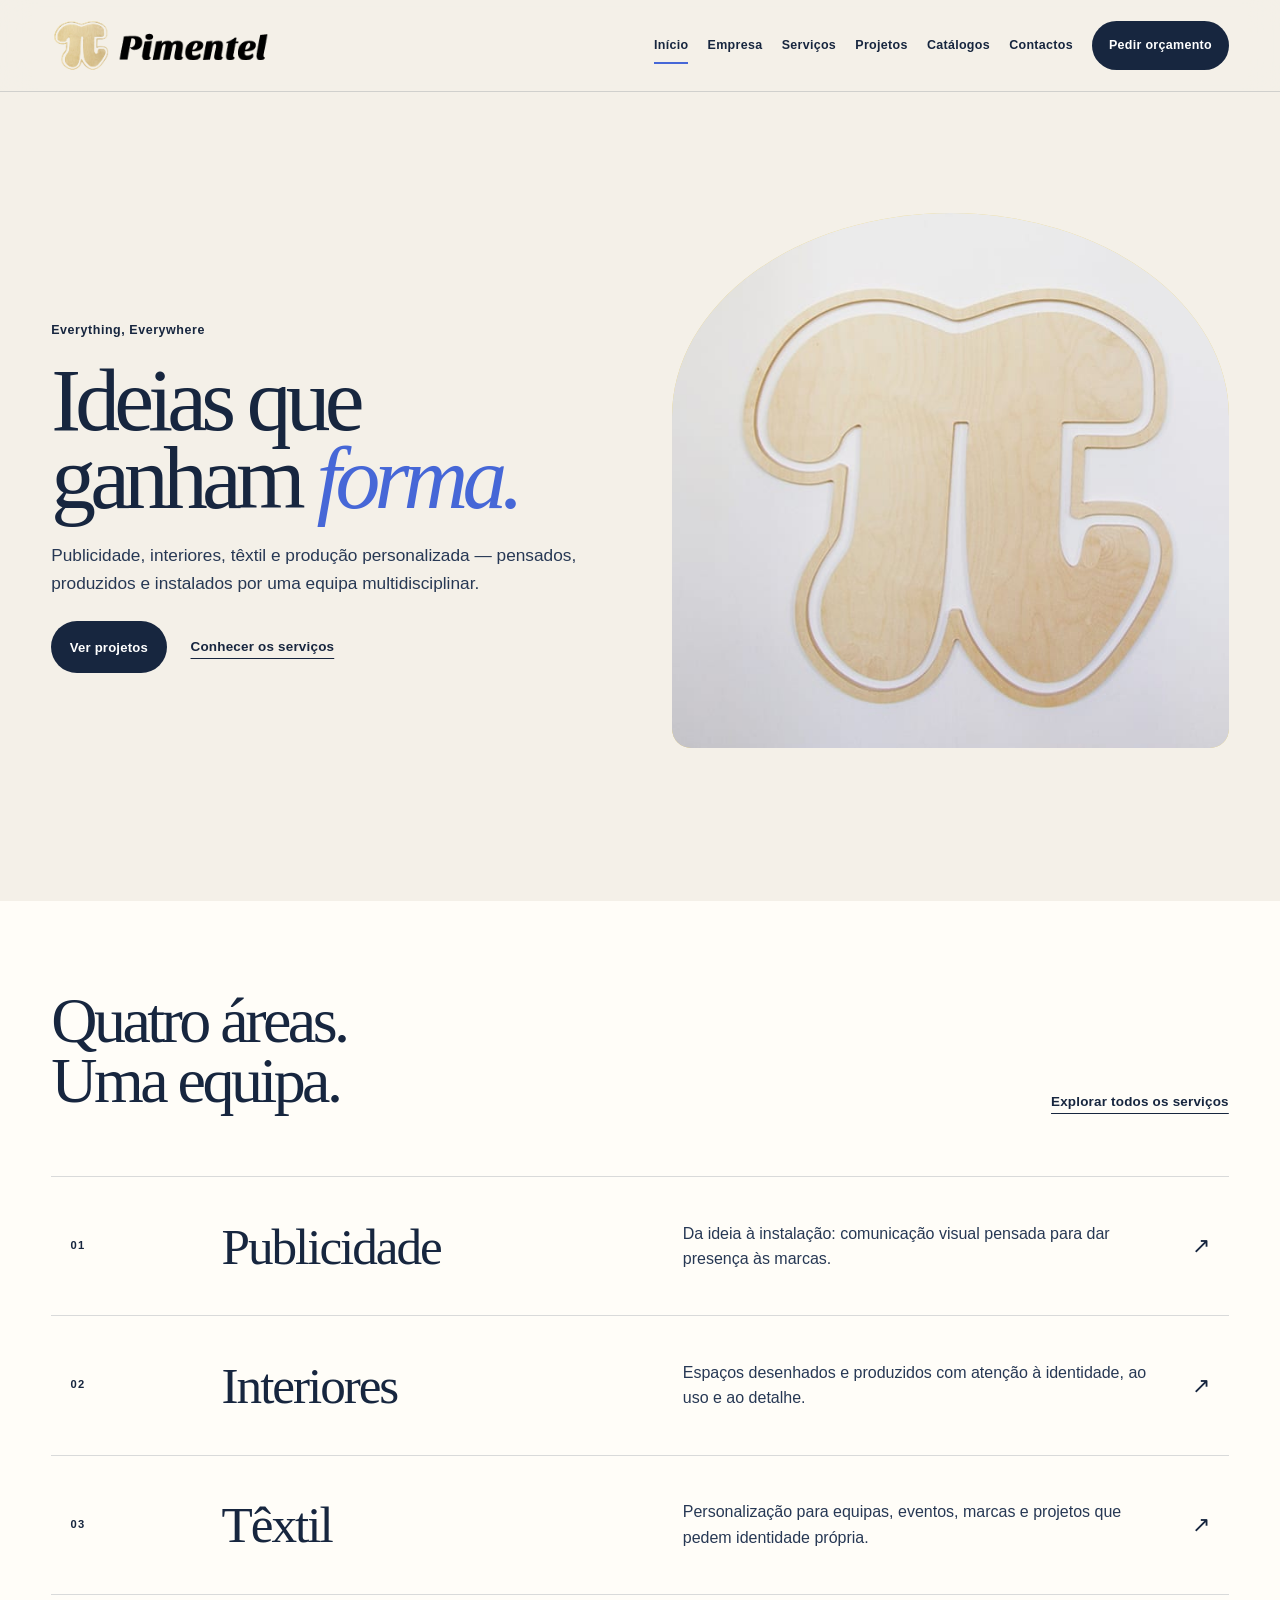
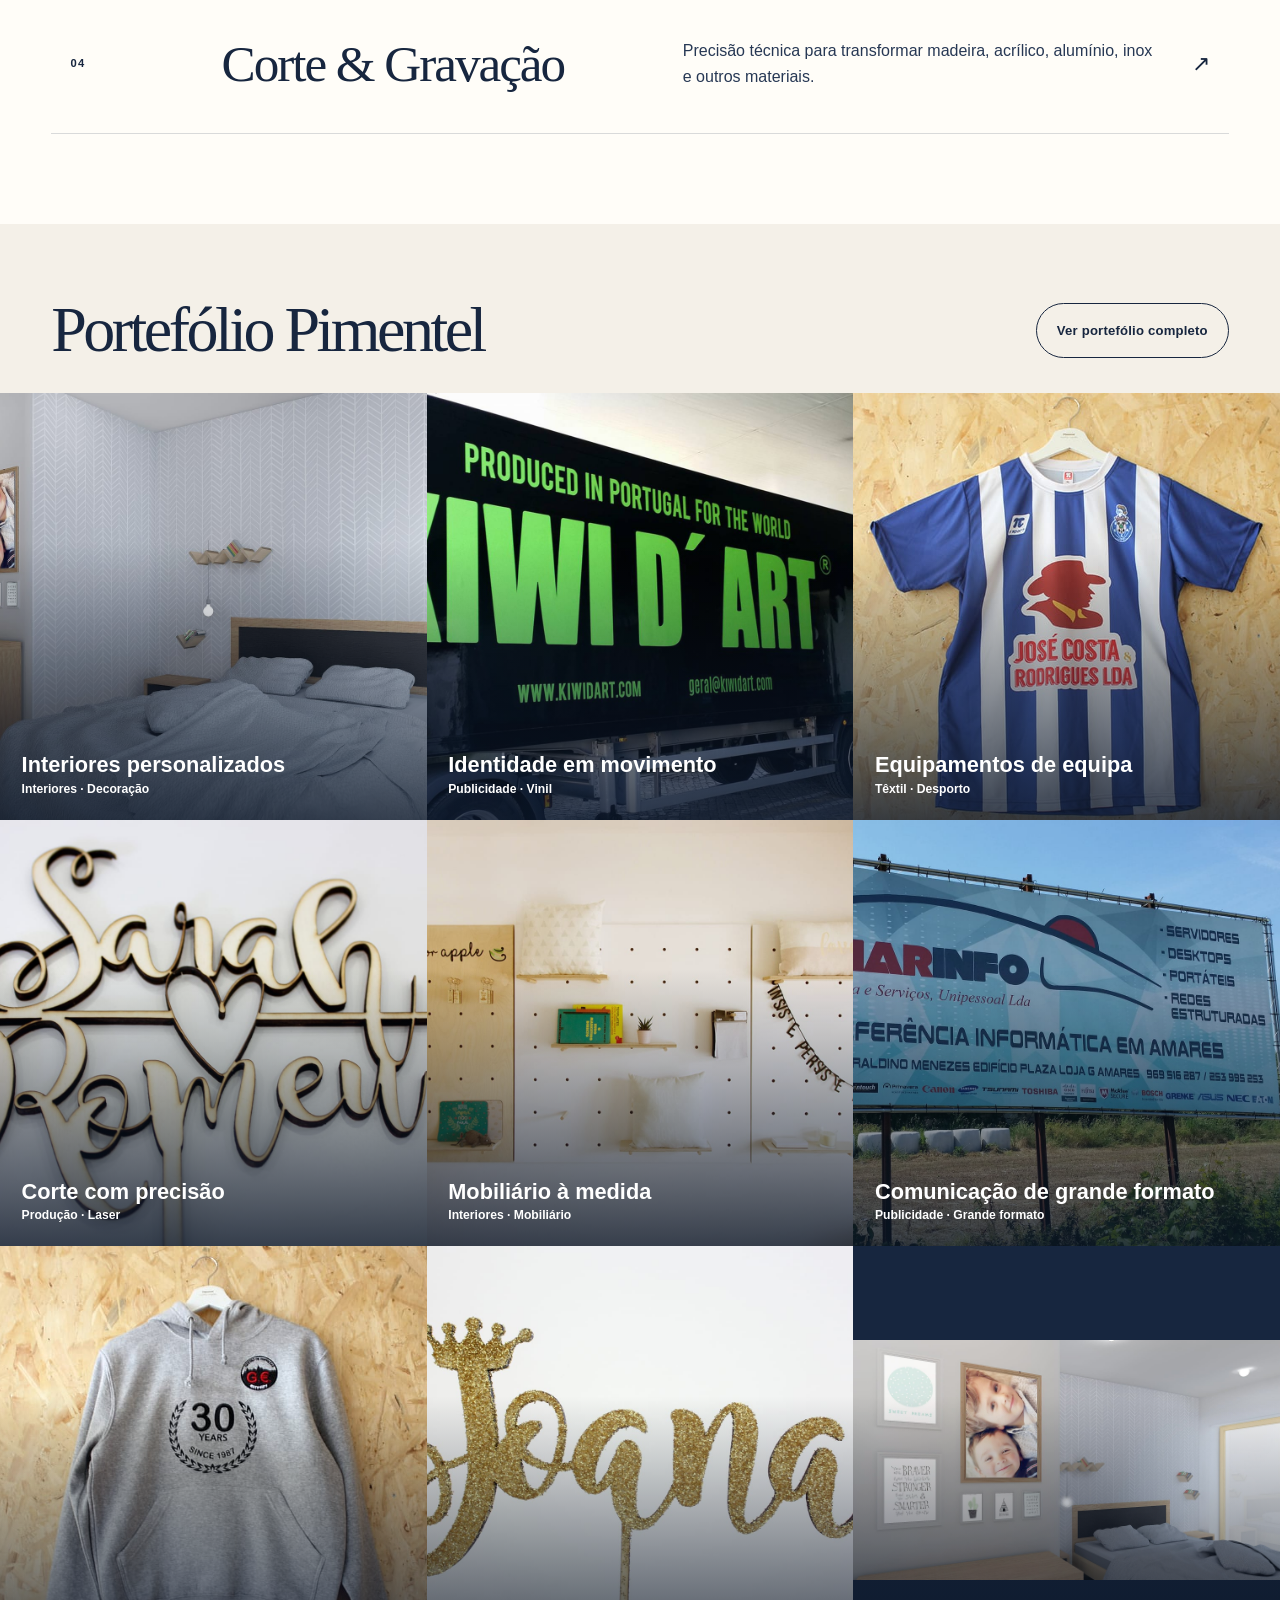
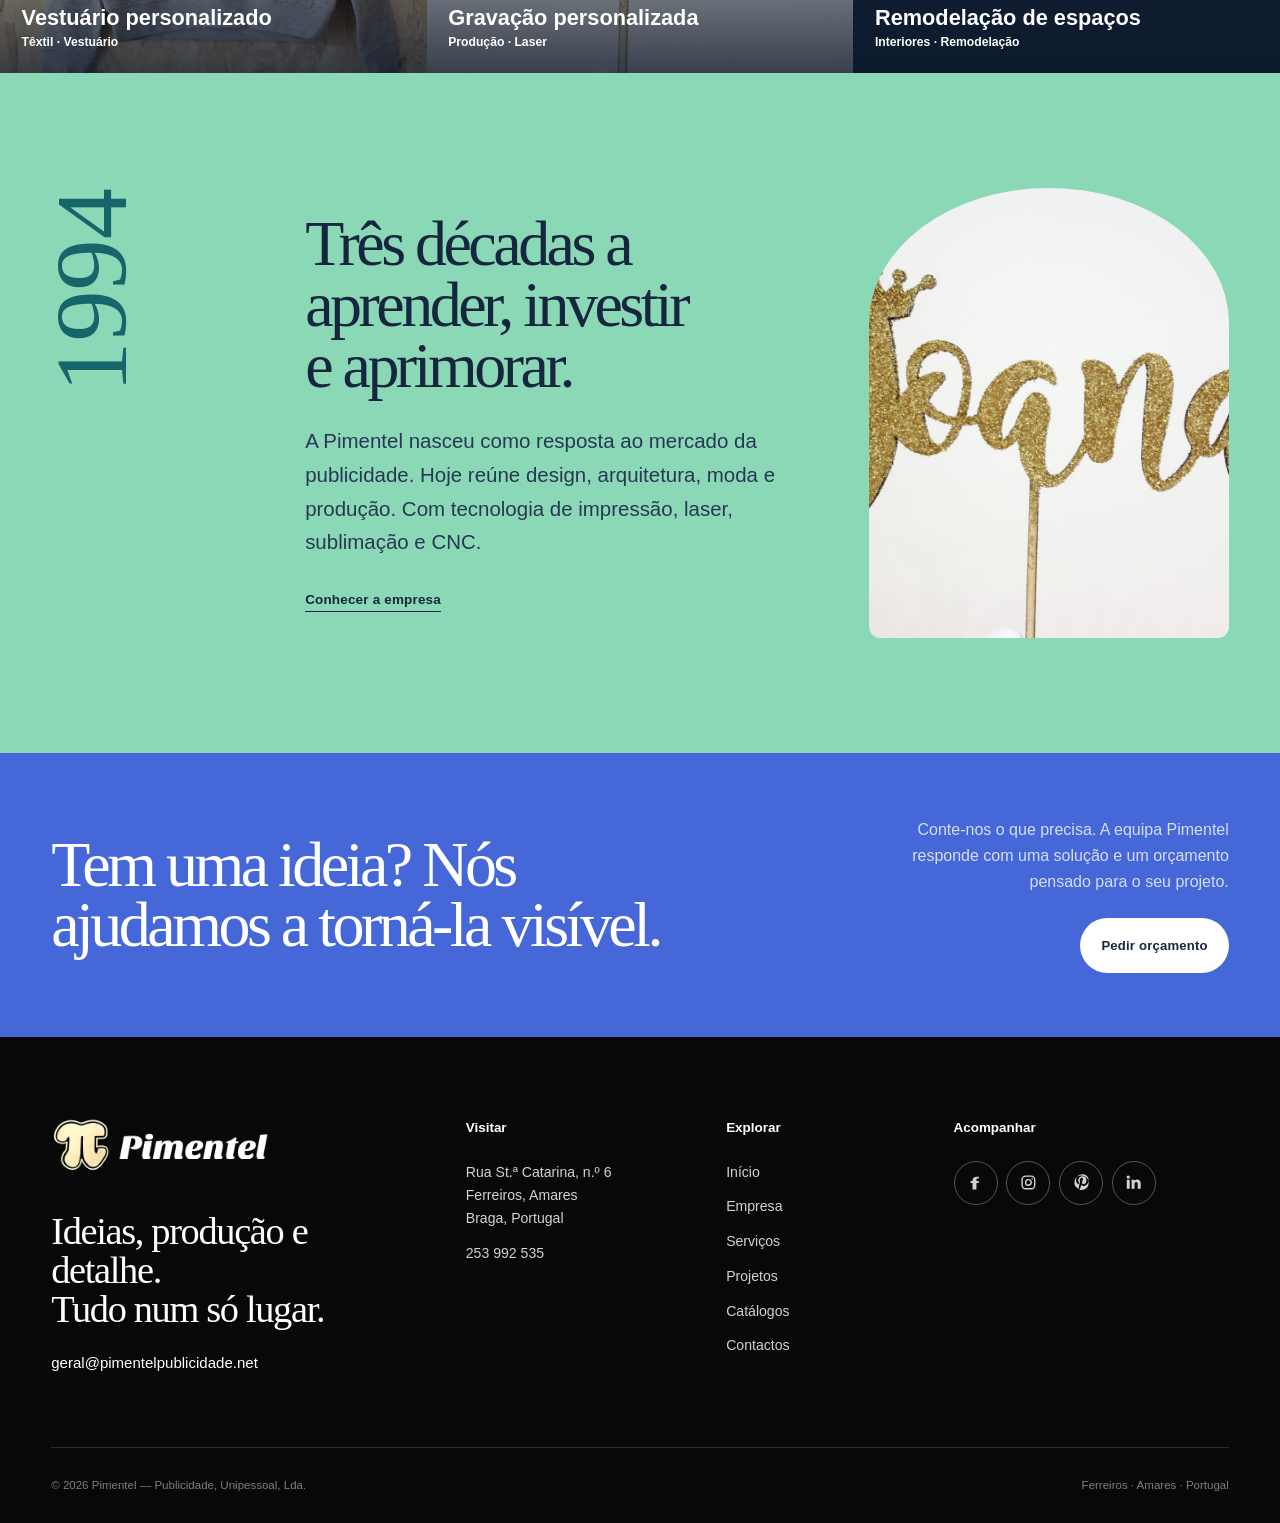
==== commit 378027eb: "Publish simplified calls to action" ====
--- a/index.html
+++ b/index.html
@@ -1 +1 @@
-<!DOCTYPE html><html lang="pt-PT"><head><meta name="robots" content="noindex,nofollow"><meta charset="UTF-8"><meta name="viewport" content="width=device-width"><meta name="description" content="Soluções de publicidade, arquitetura de interiores, produção e têxtil em Amares. Da ideia à execução, desde 1994."><link rel="canonical" href="https://noxwebsitedev.github.io/"><link rel="icon" type="image/png" href="/images/legacy/logoFinal.png"><meta name="theme-color" content="#f4f0e8"><meta property="og:type" content="website"><meta property="og:locale" content="pt_PT"><meta property="og:title" content="Pimentel — Publicidade, Interiores e Têxtil"><meta property="og:description" content="Soluções de publicidade, arquitetura de interiores, produção e têxtil em Amares. Da ideia à execução, desde 1994."><meta property="og:image" content="https://noxwebsitedev.github.io/images/legacy/slide1.jpg"><meta property="og:url" content="https://noxwebsitedev.github.io/"><title>Pimentel — Publicidade, Interiores e Têxtil</title><link rel="stylesheet" href="/_astro/BaseLayout.CJ6-KeKa.css"><link rel="stylesheet" href="/_astro/index.C291cCtI.css"></head><body><a class="skip-link" href="#conteudo">Saltar para o conteúdo</a><header class="site-header" data-header data-astro-cid-nen7h5rs><div class="header-inner shell" data-astro-cid-nen7h5rs><a class="brand" href="/" aria-label="Pimentel — página inicial" data-astro-cid-f7espo7c><span class="brand__mark" aria-hidden="true" data-astro-cid-f7espo7c><img src="/images/legacy/logoFinal.png" alt="" width="278" height="68" data-astro-cid-f7espo7c></span><span class="brand__word" aria-hidden="true" data-astro-cid-f7espo7c><img src="/images/legacy/logoFinal.png" alt="" width="278" height="68" data-astro-cid-f7espo7c></span><span class="sr-only" data-astro-cid-f7espo7c>Pimentel</span></a><button class="menu-toggle" type="button" aria-expanded="false" aria-controls="primary-navigation" data-menu-toggle data-astro-cid-nen7h5rs><span class="sr-only" data-astro-cid-nen7h5rs>Abrir menu</span><span class="menu-toggle__line" data-astro-cid-nen7h5rs></span><span class="menu-toggle__line" data-astro-cid-nen7h5rs></span></button><nav class="primary-nav" id="primary-navigation" aria-label="Navegação principal" data-menu data-astro-cid-nen7h5rs><a class="active" href="/" data-astro-cid-nen7h5rs>Início</a><a href="/empresa/" data-astro-cid-nen7h5rs>Empresa</a><a href="/servicos/" data-astro-cid-nen7h5rs>Serviços</a><a href="/projetos/" data-astro-cid-nen7h5rs>Projetos</a><a href="/catalogos/" data-astro-cid-nen7h5rs>Catálogos</a><a href="/contactos/" data-astro-cid-nen7h5rs>Contactos</a><a class="nav-cta" href="/contactos/#pedido" data-astro-cid-nen7h5rs>Pedir orçamento <span aria-hidden="true" data-astro-cid-nen7h5rs>↗</span></a></nav></div></header><script type="module">var e=document.querySelector(`[data-menu-toggle]`),t=document.querySelector(`[data-menu]`);e?.addEventListener(`click`,()=>{let n=e.getAttribute(`aria-expanded`)===`true`;e.setAttribute(`aria-expanded`,String(!n));let r=e.querySelector(`.sr-only`);r&&(r.textContent=n?`Abrir menu`:`Fechar menu`),t?.classList.toggle(`is-open`,!n),document.body.classList.toggle(`menu-open`,!n)});</script><main id="conteudo"><section class="hero-home" data-astro-cid-lcdefpme><div class="shell hero-home__grid" data-astro-cid-lcdefpme><div class="hero-home__copy" data-astro-cid-lcdefpme><p class="eyebrow hero-home__eyebrow" data-astro-cid-lcdefpme>Everything, Everywhere</p><h1 class="display" data-astro-cid-lcdefpme>Ideias que ganham <em data-astro-cid-lcdefpme>forma.</em></h1><p class="hero-home__lead" data-astro-cid-lcdefpme>Publicidade, interiores, têxtil e produção personalizada — pensados, produzidos e instalados por uma equipa multidisciplinar.</p><div class="hero-home__actions" data-astro-cid-lcdefpme><a class="button" href="/projetos/" data-astro-cid-lcdefpme>Ver projetos <span aria-hidden="true" data-astro-cid-lcdefpme>↗</span></a><a class="text-link" href="/servicos/" data-astro-cid-lcdefpme>Conhecer os serviços</a></div></div><div class="hero-home__visual" data-astro-cid-lcdefpme><div class="hero-home__frame" data-astro-cid-lcdefpme><img src="/images/legacy/slide1.jpg" alt="Interior das instalações da Pimentel, com símbolo da marca produzido em madeira" width="2242" height="1261" fetchpriority="high" data-astro-cid-lcdefpme></div></div></div></section><section class="services-home section-sm" data-astro-cid-lcdefpme><div class="shell" data-astro-cid-lcdefpme><div class="section-heading" data-reveal data-astro-cid-lcdefpme><div data-astro-cid-lcdefpme><h2 class="display-md" data-astro-cid-lcdefpme>Quatro áreas.<br data-astro-cid-lcdefpme>Uma equipa.</h2></div><a class="text-link" href="/servicos/" data-astro-cid-lcdefpme>Explorar todos os serviços</a></div><div class="service-stack" data-astro-cid-lcdefpme><a class="service-row service-row--cobalt" href="/servicos/#publicidade" data-reveal data-astro-cid-lcdefpme><span class="service-row__number" data-astro-cid-lcdefpme>01</span><span class="service-row__title" data-astro-cid-lcdefpme>Publicidade</span><span class="service-row__summary" data-astro-cid-lcdefpme>Da ideia à instalação: comunicação visual pensada para dar presença às marcas.</span><span class="service-row__arrow" aria-hidden="true" data-astro-cid-lcdefpme>↗</span></a><a class="service-row service-row--coral" href="/servicos/#interiores" data-reveal data-astro-cid-lcdefpme><span class="service-row__number" data-astro-cid-lcdefpme>02</span><span class="service-row__title" data-astro-cid-lcdefpme>Interiores</span><span class="service-row__summary" data-astro-cid-lcdefpme>Espaços desenhados e produzidos com atenção à identidade, ao uso e ao detalhe.</span><span class="service-row__arrow" aria-hidden="true" data-astro-cid-lcdefpme>↗</span></a><a class="service-row service-row--mint" href="/servicos/#textil" data-reveal data-astro-cid-lcdefpme><span class="service-row__number" data-astro-cid-lcdefpme>03</span><span class="service-row__title" data-astro-cid-lcdefpme>Têxtil</span><span class="service-row__summary" data-astro-cid-lcdefpme>Personalização para equipas, eventos, marcas e projetos que pedem identidade própria.</span><span class="service-row__arrow" aria-hidden="true" data-astro-cid-lcdefpme>↗</span></a><a class="service-row service-row--violet" href="/servicos/#corte-gravacao" data-reveal data-astro-cid-lcdefpme><span class="service-row__number" data-astro-cid-lcdefpme>04</span><span class="service-row__title" data-astro-cid-lcdefpme>Corte &amp; Gravação</span><span class="service-row__summary" data-astro-cid-lcdefpme>Precisão técnica para transformar madeira, acrílico, alumínio, inox e outros materiais.</span><span class="service-row__arrow" aria-hidden="true" data-astro-cid-lcdefpme>↗</span></a></div></div></section><section class="selected section" data-astro-cid-lcdefpme><div class="shell" data-astro-cid-lcdefpme><div class="section-heading section-heading--projects" data-reveal data-astro-cid-lcdefpme><div data-astro-cid-lcdefpme><h2 class="display-md" data-astro-cid-lcdefpme>Portefólio Pimentel</h2></div><a class="button button--outline projects-button" href="/projetos/" data-astro-cid-lcdefpme>Ver portefólio completo <span aria-hidden="true" data-astro-cid-lcdefpme>↗</span></a></div><div class="project-collage" data-astro-cid-lcdefpme><a class="project-tile" href="/projetos/?categoria=Interiores#projetos" data-astro-cid-lcdefpme><img src="/images/portfolio/decoracao1.jpg" alt="Interiores personalizados" loading="lazy" data-astro-cid-lcdefpme><span class="project-tile__meta" data-astro-cid-lcdefpme><strong data-astro-cid-lcdefpme>Interiores personalizados</strong><span data-astro-cid-lcdefpme>Interiores · Decoração</span></span></a><a class="project-tile" href="/projetos/?categoria=Publicidade#projetos" data-astro-cid-lcdefpme><img src="/images/portfolio/vinil1.jpg" alt="Identidade em movimento" loading="lazy" data-astro-cid-lcdefpme><span class="project-tile__meta" data-astro-cid-lcdefpme><strong data-astro-cid-lcdefpme>Identidade em movimento</strong><span data-astro-cid-lcdefpme>Publicidade · Vinil</span></span></a><a class="project-tile" href="/projetos/?categoria=T%C3%AAxtil#projetos" data-astro-cid-lcdefpme><img src="/images/portfolio/desporto1.jpg" alt="Equipamentos de equipa" loading="lazy" data-astro-cid-lcdefpme><span class="project-tile__meta" data-astro-cid-lcdefpme><strong data-astro-cid-lcdefpme>Equipamentos de equipa</strong><span data-astro-cid-lcdefpme>Têxtil · Desporto</span></span></a><a class="project-tile" href="/projetos/?categoria=Produ%C3%A7%C3%A3o#projetos" data-astro-cid-lcdefpme><img src="/images/portfolio/laser1.jpg" alt="Corte com precisão" loading="lazy" data-astro-cid-lcdefpme><span class="project-tile__meta" data-astro-cid-lcdefpme><strong data-astro-cid-lcdefpme>Corte com precisão</strong><span data-astro-cid-lcdefpme>Produção · Laser</span></span></a><a class="project-tile" href="/projetos/?categoria=Interiores#projetos" data-astro-cid-lcdefpme><img src="/images/portfolio/mobiliario1.jpg" alt="Mobiliário à medida" loading="lazy" data-astro-cid-lcdefpme><span class="project-tile__meta" data-astro-cid-lcdefpme><strong data-astro-cid-lcdefpme>Mobiliário à medida</strong><span data-astro-cid-lcdefpme>Interiores · Mobiliário</span></span></a><a class="project-tile" href="/projetos/?categoria=Publicidade#projetos" data-astro-cid-lcdefpme><img src="/images/portfolio/grandesForm1.jpg" alt="Comunicação de grande formato" loading="lazy" data-astro-cid-lcdefpme><span class="project-tile__meta" data-astro-cid-lcdefpme><strong data-astro-cid-lcdefpme>Comunicação de grande formato</strong><span data-astro-cid-lcdefpme>Publicidade · Grande formato</span></span></a><a class="project-tile" href="/projetos/?categoria=T%C3%AAxtil#projetos" data-astro-cid-lcdefpme><img src="/images/portfolio/vestuario1.jpg" alt="Vestuário personalizado" loading="lazy" data-astro-cid-lcdefpme><span class="project-tile__meta" data-astro-cid-lcdefpme><strong data-astro-cid-lcdefpme>Vestuário personalizado</strong><span data-astro-cid-lcdefpme>Têxtil · Vestuário</span></span></a><a class="project-tile" href="/projetos/?categoria=Produ%C3%A7%C3%A3o#projetos" data-astro-cid-lcdefpme><img src="/images/portfolio/laser2.jpg" alt="Gravação personalizada" loading="lazy" data-astro-cid-lcdefpme><span class="project-tile__meta" data-astro-cid-lcdefpme><strong data-astro-cid-lcdefpme>Gravação personalizada</strong><span data-astro-cid-lcdefpme>Produção · Laser</span></span></a><a class="project-tile project-tile--last" href="/projetos/?categoria=Interiores#projetos" data-astro-cid-lcdefpme><img src="/images/portfolio/decoracao3.jpg" alt="Remodelação de espaços" loading="lazy" data-astro-cid-lcdefpme><span class="project-tile__meta" data-astro-cid-lcdefpme><strong data-astro-cid-lcdefpme>Remodelação de espaços</strong><span data-astro-cid-lcdefpme>Interiores · Remodelação</span></span></a></div><a class="button button--outline projects-button projects-button--mobile" href="/projetos/" data-astro-cid-lcdefpme>Ver portefólio completo <span aria-hidden="true" data-astro-cid-lcdefpme>↗</span></a></div></section><section class="story-strip" data-astro-cid-lcdefpme><div class="shell story-strip__inner" data-reveal data-astro-cid-lcdefpme><p class="story-strip__year" data-astro-cid-lcdefpme>1994</p><div data-astro-cid-lcdefpme><h2 class="display-md" data-astro-cid-lcdefpme>Três décadas a aprender, investir e aprimorar.</h2><p class="lead" data-astro-cid-lcdefpme>A Pimentel nasceu como resposta ao mercado da publicidade. Hoje reúne design, arquitetura, moda e produção. Com tecnologia de impressão, laser, sublimação e CNC.</p><a class="text-link" href="/empresa/" data-astro-cid-lcdefpme>Conhecer a empresa</a></div><figure data-astro-cid-lcdefpme><img src="/images/portfolio/laser2.jpg" alt="Pormenor de produção e gravação laser" loading="lazy" data-astro-cid-lcdefpme></figure></div></section><section class="cta-band"><div class="shell cta-band__inner"><h2 class="display-md">Tem uma ideia? Nós ajudamos a torná-la visível.</h2><div class="cta-band__action"><p>Conte-nos o que precisa. A equipa Pimentel responde com uma solução e um orçamento pensado para o seu projeto.</p><a class="button button--light" href="/contactos/#pedido">Pedir orçamento <span aria-hidden="true">↗</span></a></div></div></section></main><footer class="site-footer" data-astro-cid-jo6i4kqk><div class="shell footer-main" data-astro-cid-jo6i4kqk><div class="footer-intro" data-astro-cid-jo6i4kqk><a class="brand brand--light" href="/" aria-label="Pimentel — página inicial" data-astro-cid-f7espo7c><span class="brand__mark" aria-hidden="true" data-astro-cid-f7espo7c><img src="/images/legacy/logoFinal.png" alt="" width="278" height="68" data-astro-cid-f7espo7c></span><span class="brand__word" aria-hidden="true" data-astro-cid-f7espo7c><img src="/images/legacy/logoFinal.png" alt="" width="278" height="68" data-astro-cid-f7espo7c></span><span class="sr-only" data-astro-cid-f7espo7c>Pimentel</span></a><p data-astro-cid-jo6i4kqk>Ideias, produção e detalhe.<br data-astro-cid-jo6i4kqk>Tudo num só lugar.</p><a class="footer-email" href="mailto:geral@pimentelpublicidade.net" data-astro-cid-jo6i4kqk>geral@pimentelpublicidade.net</a></div><div class="footer-column" data-astro-cid-jo6i4kqk><p class="footer-label" data-astro-cid-jo6i4kqk>Visitar</p><p data-astro-cid-jo6i4kqk>Rua St.ª Catarina, n.º 6<br data-astro-cid-jo6i4kqk>Ferreiros, Amares<br data-astro-cid-jo6i4kqk>Braga, Portugal</p><a href="tel:+351253992535" data-astro-cid-jo6i4kqk>253 992 535</a></div><div class="footer-column" data-astro-cid-jo6i4kqk><p class="footer-label" data-astro-cid-jo6i4kqk>Explorar</p><a href="/" data-astro-cid-jo6i4kqk>Início</a><a href="/empresa/" data-astro-cid-jo6i4kqk>Empresa</a><a href="/servicos/" data-astro-cid-jo6i4kqk>Serviços</a><a href="/projetos/" data-astro-cid-jo6i4kqk>Projetos</a><a href="/catalogos/" data-astro-cid-jo6i4kqk>Catálogos</a><a href="/contactos/" data-astro-cid-jo6i4kqk>Contactos</a></div><div class="footer-column footer-socials" data-astro-cid-jo6i4kqk><p class="footer-label" data-astro-cid-jo6i4kqk>Acompanhar</p><div class="footer-social-list" data-astro-cid-jo6i4kqk><a href="https://www.facebook.com/pimentel.everything.everywhere/" target="_blank" rel="noreferrer" aria-label="Facebook" title="Facebook" data-network="facebook" data-astro-cid-jo6i4kqk><svg viewBox="0 0 24 24" aria-hidden="true" data-astro-cid-g5kwm3ld><path d="M13.5 22v-9h3l.5-3h-3.5V8.1c0-.9.3-1.6 1.5-1.6H17V4c-.4-.1-1.8-.2-3.4-.2-3.4 0-5.7 2-5.7 5.8V10H5v3h2.9v9h5.6Z" data-astro-cid-g5kwm3ld></path></svg></a><a href="https://www.instagram.com/pimentel_everything.everywhere/" target="_blank" rel="noreferrer" aria-label="Instagram" title="Instagram" data-network="instagram" data-astro-cid-jo6i4kqk><svg viewBox="0 0 24 24" aria-hidden="true" data-astro-cid-g5kwm3ld><rect x="3" y="3" width="18" height="18" rx="5" fill="none" stroke="currentColor" stroke-width="2" data-astro-cid-g5kwm3ld></rect><circle cx="12" cy="12" r="4" fill="none" stroke="currentColor" stroke-width="2" data-astro-cid-g5kwm3ld></circle><circle cx="17.4" cy="6.7" r="1.15" data-astro-cid-g5kwm3ld></circle></svg></a><a href="https://www.pinterest.com/pimentel_" target="_blank" rel="noreferrer" aria-label="Pinterest" title="Pinterest" data-network="pinterest" data-astro-cid-jo6i4kqk><svg viewBox="0 0 24 24" aria-hidden="true" data-astro-cid-g5kwm3ld><path d="M12 2a10 10 0 0 0-3.6 19.3c-.1-1.6 0-3.4.4-5.1l1.3-5.4s-.3-.8-.3-2c0-1.9 1.1-3.3 2.5-3.3 1.2 0 1.8.9 1.8 2 0 1.2-.8 3-1.1 4.6-.3 1.4.7 2.5 2 2.5 2.4 0 4.2-2.5 4.2-6.1 0-3.2-2.3-5.4-5.6-5.4-3.8 0-6.1 2.9-6.1 5.8 0 1.2.4 2.4 1 3 .1.1.1.3.1.5l-.4 1.5c-.1.5-.5.6-.9.4-1.8-.8-2.9-3.3-2.9-5.4 0-4.4 3.2-8.4 9.2-8.4 4.8 0 8.6 3.4 8.6 8 0 4.8-3 8.6-7.2 8.6-1.4 0-2.7-.7-3.2-1.6l-.9 3.3c-.3 1.2-1.2 2.7-1.8 3.6.9.3 1.9.5 2.9.5A10 10 0 0 0 12 2Z" data-astro-cid-g5kwm3ld></path></svg></a><a href="https://www.linkedin.com/company/pimentel" target="_blank" rel="noreferrer" aria-label="LinkedIn" title="LinkedIn" data-network="linkedin" data-astro-cid-jo6i4kqk><svg viewBox="0 0 24 24" aria-hidden="true" data-astro-cid-g5kwm3ld><path d="M5.3 8.2H1.1V21h4.2V8.2ZM3.2 2A2.4 2.4 0 1 0 3.2 6.8 2.4 2.4 0 0 0 3.2 2ZM21 13.7c0-3.9-2.1-5.8-4.9-5.8a4.3 4.3 0 0 0-3.9 2.1V8.2H8V21h4.2v-6.3c0-1.7.3-3.3 2.4-3.3 2 0 2.1 1.9 2.1 3.4V21H21v-7.3Z" data-astro-cid-g5kwm3ld></path></svg></a></div></div></div><div class="shell footer-bottom" data-astro-cid-jo6i4kqk><span data-astro-cid-jo6i4kqk>© 2026 Pimentel — Publicidade, Unipessoal, Lda.</span><span data-astro-cid-jo6i4kqk>Ferreiros · Amares · Portugal</span></div></footer><script type="module">var e=window.matchMedia(`(max-width: 1080px)`);document.addEventListener(`click`,t=>{if(!e.matches||t.defaultPrevented||t.detail===0||t.button!==0||t.metaKey||t.ctrlKey||t.shiftKey||t.altKey)return;let n=t.target instanceof Element?t.target.closest(`a.service-row, a.button, a.nav-cta, a.project-tile, a.text-link, .primary-nav a, .footer-column a, .social-list a, .footer-social-list a, button.button`):null;if(!(n instanceof HTMLElement)||(n.classList.add(`is-pressed`),window.setTimeout(()=>n.classList.remove(`is-pressed`),1500),!(n instanceof HTMLAnchorElement)||n.hasAttribute(`download`)))return;let r=new URL(n.href).origin===window.location.origin,i=n.matches(`.social-list a, .footer-social-list a`);(r||i)&&(t.preventDefault(),n.dataset.tapPending!==`true`&&(n.dataset.tapPending=`true`,window.setTimeout(()=>window.location.assign(n.href),1500)))});</script></body></html>+<!DOCTYPE html><html lang="pt-PT"><head><meta name="robots" content="noindex,nofollow"><meta charset="UTF-8"><meta name="viewport" content="width=device-width"><meta name="description" content="Soluções de publicidade, arquitetura de interiores, produção e têxtil em Amares. Da ideia à execução, desde 1994."><link rel="canonical" href="https://noxwebsitedev.github.io/"><link rel="icon" type="image/png" href="/images/legacy/logoFinal.png"><meta name="theme-color" content="#f4f0e8"><meta property="og:type" content="website"><meta property="og:locale" content="pt_PT"><meta property="og:title" content="Pimentel — Publicidade, Interiores e Têxtil"><meta property="og:description" content="Soluções de publicidade, arquitetura de interiores, produção e têxtil em Amares. Da ideia à execução, desde 1994."><meta property="og:image" content="https://noxwebsitedev.github.io/images/legacy/slide1.jpg"><meta property="og:url" content="https://noxwebsitedev.github.io/"><title>Pimentel — Publicidade, Interiores e Têxtil</title><link rel="stylesheet" href="/_astro/BaseLayout.D2DAQdi4.css"><link rel="stylesheet" href="/_astro/index.CT9wFGjg.css"></head><body><a class="skip-link" href="#conteudo">Saltar para o conteúdo</a><header class="site-header" data-header data-astro-cid-nen7h5rs><div class="header-inner shell" data-astro-cid-nen7h5rs><a class="brand" href="/" aria-label="Pimentel — página inicial" data-astro-cid-f7espo7c><span class="brand__mark" aria-hidden="true" data-astro-cid-f7espo7c><img src="/images/legacy/logoFinal.png" alt="" width="278" height="68" data-astro-cid-f7espo7c></span><span class="brand__word" aria-hidden="true" data-astro-cid-f7espo7c><img src="/images/legacy/logoFinal.png" alt="" width="278" height="68" data-astro-cid-f7espo7c></span><span class="sr-only" data-astro-cid-f7espo7c>Pimentel</span></a><button class="menu-toggle" type="button" aria-expanded="false" aria-controls="primary-navigation" data-menu-toggle data-astro-cid-nen7h5rs><span class="sr-only" data-astro-cid-nen7h5rs>Abrir menu</span><span class="menu-toggle__line" data-astro-cid-nen7h5rs></span><span class="menu-toggle__line" data-astro-cid-nen7h5rs></span></button><nav class="primary-nav" id="primary-navigation" aria-label="Navegação principal" data-menu data-astro-cid-nen7h5rs><a class="active" href="/" data-astro-cid-nen7h5rs>Início</a><a href="/empresa/" data-astro-cid-nen7h5rs>Empresa</a><a href="/servicos/" data-astro-cid-nen7h5rs>Serviços</a><a href="/projetos/" data-astro-cid-nen7h5rs>Projetos</a><a href="/catalogos/" data-astro-cid-nen7h5rs>Catálogos</a><a href="/contactos/" data-astro-cid-nen7h5rs>Contactos</a><a class="nav-cta" href="/contactos/#pedido" data-astro-cid-nen7h5rs>Pedir orçamento</a></nav></div></header><script type="module">var e=document.querySelector(`[data-menu-toggle]`),t=document.querySelector(`[data-menu]`);e?.addEventListener(`click`,()=>{let n=e.getAttribute(`aria-expanded`)===`true`;e.setAttribute(`aria-expanded`,String(!n));let r=e.querySelector(`.sr-only`);r&&(r.textContent=n?`Abrir menu`:`Fechar menu`),t?.classList.toggle(`is-open`,!n),document.body.classList.toggle(`menu-open`,!n)});</script><main id="conteudo"><section class="hero-home" data-astro-cid-lcdefpme><div class="shell hero-home__grid" data-astro-cid-lcdefpme><div class="hero-home__copy" data-astro-cid-lcdefpme><p class="eyebrow hero-home__eyebrow" data-astro-cid-lcdefpme>Everything, Everywhere</p><h1 class="display" data-astro-cid-lcdefpme>Ideias que ganham <em data-astro-cid-lcdefpme>forma.</em></h1><p class="hero-home__lead" data-astro-cid-lcdefpme>Publicidade, interiores, têxtil e produção personalizada — pensados, produzidos e instalados por uma equipa multidisciplinar.</p><div class="hero-home__actions" data-astro-cid-lcdefpme><a class="button" href="/projetos/" data-astro-cid-lcdefpme>Ver projetos</a><a class="text-link" href="/servicos/" data-astro-cid-lcdefpme>Conhecer os serviços</a></div></div><div class="hero-home__visual" data-astro-cid-lcdefpme><div class="hero-home__frame" data-astro-cid-lcdefpme><img src="/images/legacy/slide1.jpg" alt="Interior das instalações da Pimentel, com símbolo da marca produzido em madeira" width="2242" height="1261" fetchpriority="high" data-astro-cid-lcdefpme></div></div></div></section><section class="services-home section-sm" data-astro-cid-lcdefpme><div class="shell" data-astro-cid-lcdefpme><div class="section-heading" data-reveal data-astro-cid-lcdefpme><div data-astro-cid-lcdefpme><h2 class="display-md" data-astro-cid-lcdefpme>Quatro áreas.<br data-astro-cid-lcdefpme>Uma equipa.</h2></div><a class="text-link" href="/servicos/" data-astro-cid-lcdefpme>Explorar todos os serviços</a></div><div class="service-stack" data-astro-cid-lcdefpme><a class="service-row service-row--cobalt" href="/servicos/#publicidade" data-reveal data-astro-cid-lcdefpme><span class="service-row__number" data-astro-cid-lcdefpme>01</span><span class="service-row__title" data-astro-cid-lcdefpme>Publicidade</span><span class="service-row__summary" data-astro-cid-lcdefpme>Da ideia à instalação: comunicação visual pensada para dar presença às marcas.</span><span class="service-row__arrow" aria-hidden="true" data-astro-cid-lcdefpme>↗</span></a><a class="service-row service-row--coral" href="/servicos/#interiores" data-reveal data-astro-cid-lcdefpme><span class="service-row__number" data-astro-cid-lcdefpme>02</span><span class="service-row__title" data-astro-cid-lcdefpme>Interiores</span><span class="service-row__summary" data-astro-cid-lcdefpme>Espaços desenhados e produzidos com atenção à identidade, ao uso e ao detalhe.</span><span class="service-row__arrow" aria-hidden="true" data-astro-cid-lcdefpme>↗</span></a><a class="service-row service-row--mint" href="/servicos/#textil" data-reveal data-astro-cid-lcdefpme><span class="service-row__number" data-astro-cid-lcdefpme>03</span><span class="service-row__title" data-astro-cid-lcdefpme>Têxtil</span><span class="service-row__summary" data-astro-cid-lcdefpme>Personalização para equipas, eventos, marcas e projetos que pedem identidade própria.</span><span class="service-row__arrow" aria-hidden="true" data-astro-cid-lcdefpme>↗</span></a><a class="service-row service-row--violet" href="/servicos/#corte-gravacao" data-reveal data-astro-cid-lcdefpme><span class="service-row__number" data-astro-cid-lcdefpme>04</span><span class="service-row__title" data-astro-cid-lcdefpme>Corte &amp; Gravação</span><span class="service-row__summary" data-astro-cid-lcdefpme>Precisão técnica para transformar madeira, acrílico, alumínio, inox e outros materiais.</span><span class="service-row__arrow" aria-hidden="true" data-astro-cid-lcdefpme>↗</span></a></div></div></section><section class="selected section" data-astro-cid-lcdefpme><div class="shell" data-astro-cid-lcdefpme><div class="section-heading section-heading--projects" data-reveal data-astro-cid-lcdefpme><div data-astro-cid-lcdefpme><h2 class="display-md" data-astro-cid-lcdefpme>Portefólio Pimentel</h2></div><a class="button button--outline projects-button" href="/projetos/" data-astro-cid-lcdefpme>Ver portefólio completo</a></div><div class="project-collage" data-astro-cid-lcdefpme><a class="project-tile" href="/projetos/?categoria=Interiores#projetos" data-astro-cid-lcdefpme><img src="/images/portfolio/decoracao1.jpg" alt="Interiores personalizados" loading="lazy" data-astro-cid-lcdefpme><span class="project-tile__meta" data-astro-cid-lcdefpme><strong data-astro-cid-lcdefpme>Interiores personalizados</strong><span data-astro-cid-lcdefpme>Interiores · Decoração</span></span></a><a class="project-tile" href="/projetos/?categoria=Publicidade#projetos" data-astro-cid-lcdefpme><img src="/images/portfolio/vinil1.jpg" alt="Identidade em movimento" loading="lazy" data-astro-cid-lcdefpme><span class="project-tile__meta" data-astro-cid-lcdefpme><strong data-astro-cid-lcdefpme>Identidade em movimento</strong><span data-astro-cid-lcdefpme>Publicidade · Vinil</span></span></a><a class="project-tile" href="/projetos/?categoria=T%C3%AAxtil#projetos" data-astro-cid-lcdefpme><img src="/images/portfolio/desporto1.jpg" alt="Equipamentos de equipa" loading="lazy" data-astro-cid-lcdefpme><span class="project-tile__meta" data-astro-cid-lcdefpme><strong data-astro-cid-lcdefpme>Equipamentos de equipa</strong><span data-astro-cid-lcdefpme>Têxtil · Desporto</span></span></a><a class="project-tile" href="/projetos/?categoria=Produ%C3%A7%C3%A3o#projetos" data-astro-cid-lcdefpme><img src="/images/portfolio/laser1.jpg" alt="Corte com precisão" loading="lazy" data-astro-cid-lcdefpme><span class="project-tile__meta" data-astro-cid-lcdefpme><strong data-astro-cid-lcdefpme>Corte com precisão</strong><span data-astro-cid-lcdefpme>Produção · Laser</span></span></a><a class="project-tile" href="/projetos/?categoria=Interiores#projetos" data-astro-cid-lcdefpme><img src="/images/portfolio/mobiliario1.jpg" alt="Mobiliário à medida" loading="lazy" data-astro-cid-lcdefpme><span class="project-tile__meta" data-astro-cid-lcdefpme><strong data-astro-cid-lcdefpme>Mobiliário à medida</strong><span data-astro-cid-lcdefpme>Interiores · Mobiliário</span></span></a><a class="project-tile" href="/projetos/?categoria=Publicidade#projetos" data-astro-cid-lcdefpme><img src="/images/portfolio/grandesForm1.jpg" alt="Comunicação de grande formato" loading="lazy" data-astro-cid-lcdefpme><span class="project-tile__meta" data-astro-cid-lcdefpme><strong data-astro-cid-lcdefpme>Comunicação de grande formato</strong><span data-astro-cid-lcdefpme>Publicidade · Grande formato</span></span></a><a class="project-tile" href="/projetos/?categoria=T%C3%AAxtil#projetos" data-astro-cid-lcdefpme><img src="/images/portfolio/vestuario1.jpg" alt="Vestuário personalizado" loading="lazy" data-astro-cid-lcdefpme><span class="project-tile__meta" data-astro-cid-lcdefpme><strong data-astro-cid-lcdefpme>Vestuário personalizado</strong><span data-astro-cid-lcdefpme>Têxtil · Vestuário</span></span></a><a class="project-tile" href="/projetos/?categoria=Produ%C3%A7%C3%A3o#projetos" data-astro-cid-lcdefpme><img src="/images/portfolio/laser2.jpg" alt="Gravação personalizada" loading="lazy" data-astro-cid-lcdefpme><span class="project-tile__meta" data-astro-cid-lcdefpme><strong data-astro-cid-lcdefpme>Gravação personalizada</strong><span data-astro-cid-lcdefpme>Produção · Laser</span></span></a><a class="project-tile project-tile--last" href="/projetos/?categoria=Interiores#projetos" data-astro-cid-lcdefpme><img src="/images/portfolio/decoracao3.jpg" alt="Remodelação de espaços" loading="lazy" data-astro-cid-lcdefpme><span class="project-tile__meta" data-astro-cid-lcdefpme><strong data-astro-cid-lcdefpme>Remodelação de espaços</strong><span data-astro-cid-lcdefpme>Interiores · Remodelação</span></span></a></div><a class="button button--outline projects-button projects-button--mobile" href="/projetos/" data-astro-cid-lcdefpme>Ver portefólio completo</a></div></section><section class="story-strip" data-astro-cid-lcdefpme><div class="shell story-strip__inner" data-reveal data-astro-cid-lcdefpme><p class="story-strip__year" data-astro-cid-lcdefpme>1994</p><div data-astro-cid-lcdefpme><h2 class="display-md" data-astro-cid-lcdefpme>Três décadas a aprender, investir e aprimorar.</h2><p class="lead" data-astro-cid-lcdefpme>A Pimentel nasceu como resposta ao mercado da publicidade. Hoje reúne design, arquitetura, moda e produção. Com tecnologia de impressão, laser, sublimação e CNC.</p><a class="text-link" href="/empresa/" data-astro-cid-lcdefpme>Conhecer a empresa</a></div><figure data-astro-cid-lcdefpme><img src="/images/portfolio/laser2.jpg" alt="Pormenor de produção e gravação laser" loading="lazy" data-astro-cid-lcdefpme></figure></div></section><section class="cta-band"><div class="shell cta-band__inner"><h2 class="display-md">Tem uma ideia? Nós ajudamos a torná-la visível.</h2><div class="cta-band__action"><p>Conte-nos o que precisa. A equipa Pimentel responde com uma solução e um orçamento pensado para o seu projeto.</p><a class="button button--light" href="/contactos/#pedido">Pedir orçamento</a></div></div></section></main><footer class="site-footer" data-astro-cid-jo6i4kqk><div class="shell footer-main" data-astro-cid-jo6i4kqk><div class="footer-intro" data-astro-cid-jo6i4kqk><a class="brand brand--light" href="/" aria-label="Pimentel — página inicial" data-astro-cid-f7espo7c><span class="brand__mark" aria-hidden="true" data-astro-cid-f7espo7c><img src="/images/legacy/logoFinal.png" alt="" width="278" height="68" data-astro-cid-f7espo7c></span><span class="brand__word" aria-hidden="true" data-astro-cid-f7espo7c><img src="/images/legacy/logoFinal.png" alt="" width="278" height="68" data-astro-cid-f7espo7c></span><span class="sr-only" data-astro-cid-f7espo7c>Pimentel</span></a><p data-astro-cid-jo6i4kqk>Ideias, produção e detalhe.<br data-astro-cid-jo6i4kqk>Tudo num só lugar.</p><a class="footer-email" href="mailto:geral@pimentelpublicidade.net" data-astro-cid-jo6i4kqk>geral@pimentelpublicidade.net</a></div><div class="footer-column" data-astro-cid-jo6i4kqk><p class="footer-label" data-astro-cid-jo6i4kqk>Visitar</p><p data-astro-cid-jo6i4kqk>Rua St.ª Catarina, n.º 6<br data-astro-cid-jo6i4kqk>Ferreiros, Amares<br data-astro-cid-jo6i4kqk>Braga, Portugal</p><a href="tel:+351253992535" data-astro-cid-jo6i4kqk>253 992 535</a></div><div class="footer-column" data-astro-cid-jo6i4kqk><p class="footer-label" data-astro-cid-jo6i4kqk>Explorar</p><a href="/" data-astro-cid-jo6i4kqk>Início</a><a href="/empresa/" data-astro-cid-jo6i4kqk>Empresa</a><a href="/servicos/" data-astro-cid-jo6i4kqk>Serviços</a><a href="/projetos/" data-astro-cid-jo6i4kqk>Projetos</a><a href="/catalogos/" data-astro-cid-jo6i4kqk>Catálogos</a><a href="/contactos/" data-astro-cid-jo6i4kqk>Contactos</a></div><div class="footer-column footer-socials" data-astro-cid-jo6i4kqk><p class="footer-label" data-astro-cid-jo6i4kqk>Acompanhar</p><div class="footer-social-list" data-astro-cid-jo6i4kqk><a href="https://www.facebook.com/pimentel.everything.everywhere/" target="_blank" rel="noreferrer" aria-label="Facebook" title="Facebook" data-network="facebook" data-astro-cid-jo6i4kqk><svg viewBox="0 0 24 24" aria-hidden="true" data-astro-cid-g5kwm3ld><path d="M13.5 22v-9h3l.5-3h-3.5V8.1c0-.9.3-1.6 1.5-1.6H17V4c-.4-.1-1.8-.2-3.4-.2-3.4 0-5.7 2-5.7 5.8V10H5v3h2.9v9h5.6Z" data-astro-cid-g5kwm3ld></path></svg></a><a href="https://www.instagram.com/pimentel_everything.everywhere/" target="_blank" rel="noreferrer" aria-label="Instagram" title="Instagram" data-network="instagram" data-astro-cid-jo6i4kqk><svg viewBox="0 0 24 24" aria-hidden="true" data-astro-cid-g5kwm3ld><rect x="3" y="3" width="18" height="18" rx="5" fill="none" stroke="currentColor" stroke-width="2" data-astro-cid-g5kwm3ld></rect><circle cx="12" cy="12" r="4" fill="none" stroke="currentColor" stroke-width="2" data-astro-cid-g5kwm3ld></circle><circle cx="17.4" cy="6.7" r="1.15" data-astro-cid-g5kwm3ld></circle></svg></a><a href="https://www.pinterest.com/pimentel_" target="_blank" rel="noreferrer" aria-label="Pinterest" title="Pinterest" data-network="pinterest" data-astro-cid-jo6i4kqk><svg viewBox="0 0 24 24" aria-hidden="true" data-astro-cid-g5kwm3ld><path d="M12 2a10 10 0 0 0-3.6 19.3c-.1-1.6 0-3.4.4-5.1l1.3-5.4s-.3-.8-.3-2c0-1.9 1.1-3.3 2.5-3.3 1.2 0 1.8.9 1.8 2 0 1.2-.8 3-1.1 4.6-.3 1.4.7 2.5 2 2.5 2.4 0 4.2-2.5 4.2-6.1 0-3.2-2.3-5.4-5.6-5.4-3.8 0-6.1 2.9-6.1 5.8 0 1.2.4 2.4 1 3 .1.1.1.3.1.5l-.4 1.5c-.1.5-.5.6-.9.4-1.8-.8-2.9-3.3-2.9-5.4 0-4.4 3.2-8.4 9.2-8.4 4.8 0 8.6 3.4 8.6 8 0 4.8-3 8.6-7.2 8.6-1.4 0-2.7-.7-3.2-1.6l-.9 3.3c-.3 1.2-1.2 2.7-1.8 3.6.9.3 1.9.5 2.9.5A10 10 0 0 0 12 2Z" data-astro-cid-g5kwm3ld></path></svg></a><a href="https://www.linkedin.com/company/pimentel" target="_blank" rel="noreferrer" aria-label="LinkedIn" title="LinkedIn" data-network="linkedin" data-astro-cid-jo6i4kqk><svg viewBox="0 0 24 24" aria-hidden="true" data-astro-cid-g5kwm3ld><path d="M5.3 8.2H1.1V21h4.2V8.2ZM3.2 2A2.4 2.4 0 1 0 3.2 6.8 2.4 2.4 0 0 0 3.2 2ZM21 13.7c0-3.9-2.1-5.8-4.9-5.8a4.3 4.3 0 0 0-3.9 2.1V8.2H8V21h4.2v-6.3c0-1.7.3-3.3 2.4-3.3 2 0 2.1 1.9 2.1 3.4V21H21v-7.3Z" data-astro-cid-g5kwm3ld></path></svg></a></div></div></div><div class="shell footer-bottom" data-astro-cid-jo6i4kqk><span data-astro-cid-jo6i4kqk>© 2026 Pimentel — Publicidade, Unipessoal, Lda.</span><span data-astro-cid-jo6i4kqk>Ferreiros · Amares · Portugal</span></div></footer><script type="module">var e=window.matchMedia(`(max-width: 1080px)`);document.addEventListener(`click`,t=>{if(!e.matches||t.defaultPrevented||t.detail===0||t.button!==0||t.metaKey||t.ctrlKey||t.shiftKey||t.altKey)return;let n=t.target instanceof Element?t.target.closest(`a.service-row, a.button, a.nav-cta, a.project-tile, a.text-link, .primary-nav a, .footer-column a, .social-list a, .footer-social-list a, button.button`):null;if(!(n instanceof HTMLElement)||(n.classList.add(`is-pressed`),window.setTimeout(()=>n.classList.remove(`is-pressed`),1500),!(n instanceof HTMLAnchorElement)||n.hasAttribute(`download`)))return;let r=new URL(n.href).origin===window.location.origin,i=n.matches(`.social-list a, .footer-social-list a`);(r||i)&&(t.preventDefault(),n.dataset.tapPending!==`true`&&(n.dataset.tapPending=`true`,window.setTimeout(()=>window.location.assign(n.href),1500)))});</script></body></html>
--- a/_astro/BaseLayout.D2DAQdi4.css
+++ b/_astro/BaseLayout.D2DAQdi4.css
@@ -0,0 +1 @@
+.brand[data-astro-cid-f7espo7c]{align-items:center;gap:.55rem;height:3.45rem;text-decoration:none;display:inline-flex}.brand__mark[data-astro-cid-f7espo7c]{flex:none;width:3.65rem;height:3.45rem;display:block;overflow:hidden}.brand__mark[data-astro-cid-f7espo7c] img[data-astro-cid-f7espo7c]{width:14.15rem;max-width:none;height:auto;transform:translate(-.05rem,-.05rem)}.brand__word[data-astro-cid-f7espo7c]{flex:none;width:9.55rem;height:1.78rem;display:block;overflow:hidden}.brand__word[data-astro-cid-f7espo7c] img[data-astro-cid-f7espo7c]{filter:none;width:14.15rem;max-width:none;height:auto;transform:translate(-4.55rem,-.02rem)}.brand--light[data-astro-cid-f7espo7c] .brand__word[data-astro-cid-f7espo7c] img[data-astro-cid-f7espo7c]{filter:invert()grayscale()brightness(2)}.brand--light[data-astro-cid-f7espo7c] .brand__mark[data-astro-cid-f7espo7c] img[data-astro-cid-f7espo7c]{filter:saturate(.8)brightness(1.18)}@media (width<=680px){.brand[data-astro-cid-f7espo7c]{gap:.35rem;height:2.75rem}.brand__mark[data-astro-cid-f7espo7c]{width:2.95rem;height:2.75rem}.brand__mark[data-astro-cid-f7espo7c] img[data-astro-cid-f7espo7c],.brand__word[data-astro-cid-f7espo7c] img[data-astro-cid-f7espo7c]{width:11.45rem}.brand__word[data-astro-cid-f7espo7c]{width:7.7rem;height:1.45rem}.brand__word[data-astro-cid-f7espo7c] img[data-astro-cid-f7espo7c]{transform:translate(-3.68rem,-.02rem)}}.site-header[data-astro-cid-nen7h5rs]{z-index:50;background:color-mix(in srgb, var(--ivory) 92%, transparent);border-bottom:1px solid var(--line);backdrop-filter:blur(16px);position:sticky;top:0}.header-inner[data-astro-cid-nen7h5rs]{align-items:center;gap:2.2rem;min-height:5.7rem;display:flex}.primary-nav[data-astro-cid-nen7h5rs]{align-items:center;gap:clamp(.75rem,1.5vw,1.5rem);margin-left:auto;display:flex}.primary-nav[data-astro-cid-nen7h5rs] a[data-astro-cid-nen7h5rs]{color:var(--navy);letter-spacing:.025em;text-transform:none;white-space:nowrap;font-size:.78rem;font-weight:720;text-decoration:none;position:relative}.primary-nav[data-astro-cid-nen7h5rs] a[data-astro-cid-nen7h5rs]:not(.nav-cta):after{content:"";background:var(--cobalt);height:2px;transition:right .25s;position:absolute;bottom:-.55rem;left:0;right:100%}.primary-nav[data-astro-cid-nen7h5rs] a[data-astro-cid-nen7h5rs]:hover:after,.primary-nav[data-astro-cid-nen7h5rs] a[data-astro-cid-nen7h5rs].active:after,.primary-nav[data-astro-cid-nen7h5rs] a[data-astro-cid-nen7h5rs].is-pressed:after{right:0}.primary-nav[data-astro-cid-nen7h5rs] .nav-cta[data-astro-cid-nen7h5rs]{background:var(--navy);color:#fff;border-radius:999px;padding:.9rem 1.05rem;transition:transform .2s,background .2s}.primary-nav[data-astro-cid-nen7h5rs] .nav-cta[data-astro-cid-nen7h5rs]:hover,.primary-nav[data-astro-cid-nen7h5rs] .nav-cta[data-astro-cid-nen7h5rs].is-pressed{background:var(--teal);transform:translateY(-2px)}.menu-toggle[data-astro-cid-nen7h5rs]{cursor:pointer;background:0 0;border:0;width:3rem;height:3rem;padding:0;display:none;position:relative}.menu-toggle__line[data-astro-cid-nen7h5rs]{background:var(--navy);border-radius:2px;width:1.65rem;height:2px;transition:top .25s,transform .25s;position:absolute;left:.65rem}.menu-toggle__line[data-astro-cid-nen7h5rs]:nth-last-child(2){top:1.15rem}.menu-toggle__line[data-astro-cid-nen7h5rs]:last-child{top:1.66rem}.menu-toggle[data-astro-cid-nen7h5rs][aria-expanded=true] .menu-toggle__line[data-astro-cid-nen7h5rs]:nth-last-child(2){top:1.42rem;transform:rotate(45deg)}.menu-toggle[data-astro-cid-nen7h5rs][aria-expanded=true] .menu-toggle__line[data-astro-cid-nen7h5rs]:last-child{top:1.42rem;transform:rotate(-45deg)}@media (width<=1080px){.header-inner[data-astro-cid-nen7h5rs]{grid-template-columns:minmax(0,1fr) auto minmax(0,1fr);gap:0;display:grid}.header-inner[data-astro-cid-nen7h5rs]>.brand{grid-area:1/2;justify-self:center}.menu-toggle[data-astro-cid-nen7h5rs]{grid-area:1/1;justify-self:start;display:block}.primary-nav[data-astro-cid-nen7h5rs]{background:var(--ivory);width:100%;min-height:calc(100vh - 5.7rem);padding:2.2rem var(--gutter) 3rem;opacity:0;visibility:hidden;pointer-events:none;flex-direction:column;align-items:stretch;gap:0;margin-left:0;transition:transform .3s,opacity .3s,visibility .3s;position:fixed;inset:5.7rem 0 auto;transform:translateY(-.5rem)}.primary-nav[data-astro-cid-nen7h5rs].is-open{opacity:1;visibility:visible;pointer-events:auto;transform:translateY(0)}.primary-nav[data-astro-cid-nen7h5rs] a[data-astro-cid-nen7h5rs]{font-family:var(--serif);letter-spacing:-.03em;text-transform:none;border-bottom:1px solid var(--line);padding:.75rem 0;font-size:clamp(1.65rem,7vw,2.6rem)}.primary-nav[data-astro-cid-nen7h5rs] a[data-astro-cid-nen7h5rs]:after{display:none}.primary-nav[data-astro-cid-nen7h5rs] a[data-astro-cid-nen7h5rs]:not(.nav-cta).is-pressed{color:var(--teal)}.primary-nav[data-astro-cid-nen7h5rs] .nav-cta[data-astro-cid-nen7h5rs]{text-align:center;font-family:var(--sans);letter-spacing:.04em;text-transform:none;border:0;margin-top:1.5rem;font-size:.92rem}}svg[data-astro-cid-g5kwm3ld]{fill:currentColor;width:1.05rem;height:1.05rem;display:block}.site-footer[data-astro-cid-jo6i4kqk]{color:#ffffffd1;background:#080808}.footer-main[data-astro-cid-jo6i4kqk]{grid-template-columns:1.65fr .95fr .8fr 1.25fr;gap:clamp(2rem,4vw,4rem);padding-top:5rem;padding-bottom:4.5rem;display:grid}.footer-intro[data-astro-cid-jo6i4kqk] p[data-astro-cid-jo6i4kqk]{color:#fff;font-family:var(--serif);letter-spacing:-.035em;margin:2rem 0 1.25rem;font-size:clamp(1.8rem,3vw,3.2rem);line-height:1.02}.footer-email[data-astro-cid-jo6i4kqk]{color:#fff;font-size:.94rem;text-decoration:none}.footer-column[data-astro-cid-jo6i4kqk]{flex-direction:column;align-items:flex-start;gap:.72rem;font-size:.88rem;line-height:1.65;display:flex}.footer-column[data-astro-cid-jo6i4kqk] p[data-astro-cid-jo6i4kqk]{margin:0}.footer-column[data-astro-cid-jo6i4kqk] a[data-astro-cid-jo6i4kqk]{color:#ffffffd1;text-decoration:none}.footer-column[data-astro-cid-jo6i4kqk] a[data-astro-cid-jo6i4kqk]:hover,.footer-column[data-astro-cid-jo6i4kqk] a[data-astro-cid-jo6i4kqk].is-pressed{color:#fff}.footer-social-list[data-astro-cid-jo6i4kqk]{flex-wrap:nowrap;gap:.55rem;display:flex}.footer-social-list[data-astro-cid-jo6i4kqk] a[data-astro-cid-jo6i4kqk]{border:1px solid #ffffff4d;border-radius:50%;place-items:center;width:2.75rem;height:2.75rem;transition:transform .25s,background-color .25s,border-color .25s,box-shadow .25s;display:grid}.footer-social-list[data-astro-cid-jo6i4kqk] a[data-astro-cid-jo6i4kqk]:hover,.footer-social-list[data-astro-cid-jo6i4kqk] a[data-astro-cid-jo6i4kqk]:focus-visible,.footer-social-list[data-astro-cid-jo6i4kqk] a[data-astro-cid-jo6i4kqk].is-pressed{color:var(--navy);background:var(--mint);border-color:var(--mint);outline:none;transform:translateY(-3px);box-shadow:0 .7rem 1.5rem #0003}.footer-social-list[data-astro-cid-jo6i4kqk] a[data-astro-cid-jo6i4kqk][data-network=instagram]:hover,.footer-social-list[data-astro-cid-jo6i4kqk] a[data-astro-cid-jo6i4kqk][data-network=instagram]:focus-visible,.footer-social-list[data-astro-cid-jo6i4kqk] a[data-astro-cid-jo6i4kqk][data-network=instagram].is-pressed{background:var(--coral);border-color:var(--coral)}.footer-social-list[data-astro-cid-jo6i4kqk] a[data-astro-cid-jo6i4kqk][data-network=pinterest]:hover,.footer-social-list[data-astro-cid-jo6i4kqk] a[data-astro-cid-jo6i4kqk][data-network=pinterest]:focus-visible,.footer-social-list[data-astro-cid-jo6i4kqk] a[data-astro-cid-jo6i4kqk][data-network=pinterest].is-pressed{background:var(--butter);border-color:var(--butter)}.footer-social-list[data-astro-cid-jo6i4kqk] a[data-astro-cid-jo6i4kqk][data-network=linkedin]:hover,.footer-social-list[data-astro-cid-jo6i4kqk] a[data-astro-cid-jo6i4kqk][data-network=linkedin]:focus-visible,.footer-social-list[data-astro-cid-jo6i4kqk] a[data-astro-cid-jo6i4kqk][data-network=linkedin].is-pressed{background:var(--sky);border-color:var(--sky)}.footer-social-list[data-astro-cid-jo6i4kqk] a[data-astro-cid-jo6i4kqk]:active{transform:translateY(0)scale(.95)}.footer-label[data-astro-cid-jo6i4kqk]{color:#fff;letter-spacing:0;font-size:.84rem;font-weight:700;margin-bottom:.6rem!important}.footer-bottom[data-astro-cid-jo6i4kqk]{color:#ffffff7a;border-top:1px solid #ffffff24;justify-content:space-between;align-items:center;gap:1rem;min-height:4.75rem;font-size:.72rem;display:flex}@media (width<=850px){.footer-main[data-astro-cid-jo6i4kqk]{grid-template-columns:1.5fr 1fr}}@media (width<=560px){.footer-main[data-astro-cid-jo6i4kqk]{grid-template-columns:1fr;padding-top:3.5rem}.footer-bottom[data-astro-cid-jo6i4kqk]{flex-direction:column;justify-content:center;align-items:flex-start}}:root{--ivory:#f4f0e8;--paper:#fffdf8;--navy:#17263f;--navy-soft:#273854;--teal:#17656a;--cobalt:#4667d7;--coral:#eb7565;--mint:#8bd8b7;--violet:#aa91d8;--butter:#f1d76d;--sky:#9ccbe3;--line:#17263f29;--serif:Georgia, "Times New Roman", serif;--sans:"Aptos", "Segoe UI", "Helvetica Neue", Arial, sans-serif;--gutter:clamp(1.2rem, 4vw, 4rem);--shell:88rem}*{box-sizing:border-box}html{scroll-behavior:smooth}body{background:var(--ivory);color:var(--navy);font-family:var(--sans);-webkit-font-smoothing:antialiased;margin:0;font-size:1rem;line-height:1.6;overflow-x:hidden}body.menu-open{overflow:hidden}img{max-width:100%;display:block}button,input,textarea,select{font:inherit}a{color:inherit}::selection{background:var(--butter);color:var(--navy)}:focus-visible{outline:3px solid var(--cobalt);outline-offset:4px}.shell{width:min(calc(100% - (var(--gutter) * 2)), var(--shell));margin-inline:auto}.section{padding-block:clamp(5rem,10vw,9rem)}.section-sm{padding-block:clamp(3.5rem,7vw,6rem)}.eyebrow{letter-spacing:.045em;text-transform:none;align-items:center;gap:.8rem;margin:0 0 1.25rem;font-size:.78rem;font-weight:750;display:flex}.eyebrow:before{content:"";background:currentColor;width:2.2rem;height:2px}.display{font-family:var(--serif);letter-spacing:-.065em;text-wrap:balance;margin:0;font-size:clamp(3.2rem,8vw,8.2rem);font-weight:400;line-height:.88}.display-md{font-family:var(--serif);letter-spacing:-.055em;text-wrap:balance;margin:0;font-size:clamp(2.7rem,5vw,5.6rem);font-weight:400;line-height:.95}.lead{max-width:44rem;color:var(--navy-soft);font-size:clamp(1.08rem,1.6vw,1.35rem);line-height:1.65}.button{background:var(--navy);color:#fff;letter-spacing:.015em;text-transform:none;border:1px solid #0000;border-radius:999px;justify-content:center;align-items:center;gap:.65rem;min-height:3.45rem;padding:.8rem 1.25rem;font-size:.82rem;font-weight:750;text-decoration:none;transition:transform .2s,background .2s,color .2s;display:inline-flex}.button:hover,.button.is-pressed{background:var(--teal);transform:translateY(-2px)}.button--outline{border-color:var(--navy);color:var(--navy);background:0 0}.button--outline:hover,.button--outline.is-pressed{color:#fff;border-color:var(--teal)}.button--light{color:var(--navy);background:#fff}.button--light:hover,.button--light.is-pressed{background:var(--butter);color:var(--navy)}.text-link{letter-spacing:.015em;text-transform:none;text-underline-offset:.45rem;font-size:.84rem;font-weight:750;text-decoration-thickness:1px}.text-link:hover,.text-link.is-pressed{color:var(--teal)}.page-hero{border-bottom:1px solid var(--line);overflow:hidden}.page-hero--company{background:color-mix(in srgb, var(--sky) 29%, var(--ivory))}.page-hero--services{background:color-mix(in srgb, var(--mint) 30%, var(--ivory))}.page-hero--projects{background:color-mix(in srgb, var(--butter) 30%, var(--ivory))}.page-hero--catalogs{background:color-mix(in srgb, var(--violet) 27%, var(--ivory))}.page-hero__inner{grid-template-columns:1.55fr .8fr;align-items:end;gap:3rem;min-height:clamp(23rem,48vh,27rem);padding-block:clamp(3rem,6vw,5rem) 3rem;display:grid}.page-hero .display{font-size:clamp(3.2rem,7vw,7rem)}.page-hero__side{max-width:25rem;padding-bottom:.8rem}.page-hero__side p{color:var(--navy-soft);margin:0 0 2rem;font-size:1.08rem}.sr-only{clip:rect(0, 0, 0, 0)!important;white-space:nowrap!important;border:0!important;width:1px!important;height:1px!important;margin:-1px!important;padding:0!important;position:absolute!important;overflow:hidden!important}.skip-link{z-index:999;color:var(--navy);background:#fff;border-radius:.4rem;padding:.7rem 1rem;position:fixed;top:.5rem;left:.5rem;transform:translateY(-140%)}.skip-link:focus{transform:translateY(0)}.cta-band{background:var(--cobalt);color:#fff}.cta-band__inner{grid-template-columns:1.3fr .7fr;align-items:center;gap:3rem;padding-block:clamp(2.5rem,5vw,4.5rem);display:grid}.cta-band h2{max-width:52rem}.cta-band__action{text-align:right;justify-self:end}.cta-band__action p{color:#ffffffc7;max-width:22rem;margin:0 0 1.5rem}@media (width<=780px){.page-hero__inner,.cta-band__inner{grid-template-columns:1fr}.page-hero__inner{align-items:start;min-height:auto}.page-hero__side{padding:0}.cta-band__inner{padding-block:clamp(2.5rem,5vw,4.5rem)}.cta-band__action{text-align:left;justify-self:start}}@media (prefers-reduced-motion:reduce){*,:before,:after{scroll-behavior:auto!important;transition-duration:.01ms!important;animation-duration:.01ms!important;animation-iteration-count:1!important}}@keyframes section-arrive{0%{opacity:.88;transform:translateY(1.4rem)}to{opacity:1;transform:translateY(0)}}@media (prefers-reduced-motion:no-preference){@supports (animation-timeline:view()){[data-reveal]{animation:1s linear both section-arrive view();animation-range:entry cover 24%}}}
--- a/_astro/index.CT9wFGjg.css
+++ b/_astro/index.CT9wFGjg.css
@@ -0,0 +1 @@
+.hero-home[data-astro-cid-lcdefpme]{overflow:hidden}.hero-home__grid[data-astro-cid-lcdefpme]{grid-template-columns:1fr 1fr;align-items:center;gap:clamp(2.5rem,5vw,5rem);min-height:calc(100svh - 5.7rem);padding-block:clamp(1.75rem,3vw,3rem);display:grid}.hero-home__copy[data-astro-cid-lcdefpme]{z-index:2;position:relative}.hero-home__eyebrow[data-astro-cid-lcdefpme]:before{display:none}.hero-home[data-astro-cid-lcdefpme] h1[data-astro-cid-lcdefpme]{font-size:clamp(3.2rem,7vw,7.6rem)}.hero-home[data-astro-cid-lcdefpme] h1[data-astro-cid-lcdefpme] em[data-astro-cid-lcdefpme]{color:var(--cobalt);font-weight:400}.hero-home__lead[data-astro-cid-lcdefpme]{max-width:35rem;color:var(--navy-soft);margin:1.5rem 0;font-size:clamp(1rem,1.35vw,1.15rem)}.hero-home__actions[data-astro-cid-lcdefpme]{flex-wrap:wrap;align-items:center;gap:1.5rem;display:flex}.hero-home__actions[data-astro-cid-lcdefpme] .button[data-astro-cid-lcdefpme]{min-height:3.2rem;padding:.7rem 1.1rem}.hero-home__visual[data-astro-cid-lcdefpme]{justify-self:end;width:min(100%,38rem);position:relative;transform:translateY(-1rem)}.hero-home__frame[data-astro-cid-lcdefpme]{aspect-ratio:1.04;background:var(--butter);border-radius:50% 50% 1.2rem 1.2rem/38% 38% 1.2rem 1.2rem;overflow:hidden}.hero-home__frame[data-astro-cid-lcdefpme] img[data-astro-cid-lcdefpme]{object-fit:cover;object-position:53% 80%;width:100%;height:100%;transform:translate(12%,-30%)scale(1.65)}.services-home[data-astro-cid-lcdefpme]{background:var(--paper)}.section-heading[data-astro-cid-lcdefpme]{justify-content:space-between;align-items:end;gap:2rem;margin-bottom:4rem;display:flex}.service-stack[data-astro-cid-lcdefpme]{border-top:1px solid var(--line)}.service-row[data-astro-cid-lcdefpme]{border-bottom:1px solid var(--line);grid-template-columns:.25fr .9fr 1fr auto;align-items:center;gap:2rem;min-height:8.7rem;padding:1.5rem 1.2rem;text-decoration:none;transition:padding .25s,background .25s;display:grid}.service-row[data-astro-cid-lcdefpme]:hover,.service-row[data-astro-cid-lcdefpme].is-pressed{padding-inline:2rem}.service-row--cobalt[data-astro-cid-lcdefpme]:hover,.service-row--cobalt[data-astro-cid-lcdefpme].is-pressed{background:color-mix(in srgb, var(--cobalt) 16%, white)}.service-row--coral[data-astro-cid-lcdefpme]:hover,.service-row--coral[data-astro-cid-lcdefpme].is-pressed{background:color-mix(in srgb, var(--coral) 20%, white)}.service-row--mint[data-astro-cid-lcdefpme]:hover,.service-row--mint[data-astro-cid-lcdefpme].is-pressed{background:color-mix(in srgb, var(--mint) 25%, white)}.service-row--violet[data-astro-cid-lcdefpme]:hover,.service-row--violet[data-astro-cid-lcdefpme].is-pressed{background:color-mix(in srgb, var(--violet) 22%, white)}.service-row__number[data-astro-cid-lcdefpme]{letter-spacing:.12em;font-size:.7rem;font-weight:800}.service-row__title[data-astro-cid-lcdefpme]{font-family:var(--serif);letter-spacing:-.04em;font-size:clamp(2rem,4vw,4rem);line-height:1}.service-row__summary[data-astro-cid-lcdefpme]{max-width:32rem;color:var(--navy-soft)}.service-row__arrow[data-astro-cid-lcdefpme]{font-size:1.4rem}.selected[data-astro-cid-lcdefpme]{padding-top:clamp(3.5rem,6vw,6rem);padding-bottom:0}.selected[data-astro-cid-lcdefpme]>.shell[data-astro-cid-lcdefpme]{width:100%;max-width:none}.section-heading--projects[data-astro-cid-lcdefpme]{width:min(calc(100% - (var(--gutter) * 2)), var(--shell));align-items:center;margin:0 auto 2rem}.projects-button--mobile[data-astro-cid-lcdefpme]{display:none}.project-collage[data-astro-cid-lcdefpme]{grid-template-columns:repeat(3,minmax(0,1fr));width:100%;display:grid}.project-tile[data-astro-cid-lcdefpme]{aspect-ratio:1;background:var(--navy);color:#fff;text-decoration:none;display:block;position:relative;overflow:hidden}.project-tile[data-astro-cid-lcdefpme]:after{content:"";pointer-events:none;background:linear-gradient(#0000,#0b1627cc);position:absolute;inset:35% 0 0}.project-tile[data-astro-cid-lcdefpme] img[data-astro-cid-lcdefpme]{object-fit:cover;width:100%;height:100%;transition:transform .45s}.project-tile--last[data-astro-cid-lcdefpme] img[data-astro-cid-lcdefpme]{object-fit:contain}.project-tile[data-astro-cid-lcdefpme]:hover img[data-astro-cid-lcdefpme],.project-tile[data-astro-cid-lcdefpme].is-pressed img[data-astro-cid-lcdefpme]{transform:scale(1.035)}.project-tile__meta[data-astro-cid-lcdefpme]{z-index:1;flex-direction:column;gap:.15rem;display:flex;position:absolute;inset:auto 1.35rem 1.3rem}.project-tile__meta[data-astro-cid-lcdefpme] strong[data-astro-cid-lcdefpme]{font-size:clamp(1.05rem,1.7vw,1.5rem);font-weight:750;line-height:1.15}.project-tile__meta[data-astro-cid-lcdefpme] span[data-astro-cid-lcdefpme]{font-size:.76rem;font-weight:600}.story-strip[data-astro-cid-lcdefpme]{background:var(--mint);padding-block:clamp(5rem,9vw,8rem)}.story-strip__inner[data-astro-cid-lcdefpme]{grid-template-columns:.38fr 1fr .72fr;align-items:center;gap:clamp(2rem,5vw,5rem);display:grid}.story-strip__year[data-astro-cid-lcdefpme]{font-family:var(--serif);writing-mode:vertical-rl;color:var(--teal);align-self:start;margin:0;font-size:clamp(3rem,8vw,8rem);line-height:.8;transform:rotate(180deg)}.story-strip[data-astro-cid-lcdefpme] .lead[data-astro-cid-lcdefpme]{margin:1.7rem 0}.story-strip[data-astro-cid-lcdefpme] figure[data-astro-cid-lcdefpme]{aspect-ratio:.8;border-radius:50% 50% .7rem .7rem/30% 30% .7rem .7rem;margin:0;overflow:hidden}.story-strip[data-astro-cid-lcdefpme] figure[data-astro-cid-lcdefpme] img[data-astro-cid-lcdefpme]{object-fit:cover;width:100%;height:100%}@media (width<=1080px){.hero-home[data-astro-cid-lcdefpme]{background:var(--navy)}.hero-home__grid[data-astro-cid-lcdefpme]{width:100%;min-height:calc(100svh - 5.7rem);padding:3rem var(--gutter);align-items:center;display:flex;position:relative}.hero-home__copy[data-astro-cid-lcdefpme]{color:#fff;text-shadow:0 1px 14px #00000040;max-width:38rem}.hero-home[data-astro-cid-lcdefpme] h1[data-astro-cid-lcdefpme] em[data-astro-cid-lcdefpme]{color:var(--butter)}.hero-home__lead[data-astro-cid-lcdefpme]{color:#ffffffeb}.hero-home__actions[data-astro-cid-lcdefpme] .button[data-astro-cid-lcdefpme]{color:var(--navy);background:#fff}.hero-home__actions[data-astro-cid-lcdefpme] .button[data-astro-cid-lcdefpme]:hover,.hero-home__actions[data-astro-cid-lcdefpme] .button[data-astro-cid-lcdefpme].is-pressed{background:var(--butter);color:var(--navy)}.hero-home__actions[data-astro-cid-lcdefpme] .text-link[data-astro-cid-lcdefpme]{color:#fff}.hero-home__actions[data-astro-cid-lcdefpme] .text-link[data-astro-cid-lcdefpme]:hover,.hero-home__actions[data-astro-cid-lcdefpme] .text-link[data-astro-cid-lcdefpme].is-pressed{color:var(--butter)}.hero-home__visual[data-astro-cid-lcdefpme]{z-index:0;width:100%;height:100%;position:absolute;inset:0;transform:none}.hero-home__frame[data-astro-cid-lcdefpme]{aspect-ratio:auto;border-radius:0;width:100%;height:100%}.hero-home__frame[data-astro-cid-lcdefpme]:after{content:"";background:linear-gradient(90deg,#0a1525db,#0a15257a),linear-gradient(#0000 30%,#0a152570);position:absolute;inset:0}.hero-home__frame[data-astro-cid-lcdefpme] img[data-astro-cid-lcdefpme]{object-position:53% 80%;transform:translate(12%,-30%)scale(1.65)}.section-heading--projects[data-astro-cid-lcdefpme] .display-md[data-astro-cid-lcdefpme]{font-family:var(--sans);letter-spacing:-.045em;font-size:clamp(2.3rem,5vw,3.7rem);font-weight:750;line-height:1.04}.section-heading--projects[data-astro-cid-lcdefpme] .projects-button[data-astro-cid-lcdefpme]{display:none}.projects-button--mobile[data-astro-cid-lcdefpme]{width:max-content;max-width:100%;margin:2rem auto 0;display:flex}.service-row[data-astro-cid-lcdefpme]{grid-template-columns:.2fr 1fr auto}.service-row__summary[data-astro-cid-lcdefpme]{grid-column:2/-1}.story-strip__inner[data-astro-cid-lcdefpme]{grid-template-columns:.2fr 1fr}.story-strip[data-astro-cid-lcdefpme] figure[data-astro-cid-lcdefpme]{display:none}}@media (width<=650px){.hero-home[data-astro-cid-lcdefpme]{background:var(--ivory)}.hero-home__grid[data-astro-cid-lcdefpme]{margin-bottom:calc(.5rem - 9svh)}.hero-home__copy[data-astro-cid-lcdefpme]{color:var(--navy);text-shadow:0 1px 8px #fffc}.hero-home__lead[data-astro-cid-lcdefpme]{color:var(--navy-soft)}.hero-home[data-astro-cid-lcdefpme] h1[data-astro-cid-lcdefpme] em[data-astro-cid-lcdefpme]{color:var(--cobalt)}.hero-home__actions[data-astro-cid-lcdefpme] .button[data-astro-cid-lcdefpme]{background:var(--navy);color:#fff}.hero-home__actions[data-astro-cid-lcdefpme] .button[data-astro-cid-lcdefpme]:hover,.hero-home__actions[data-astro-cid-lcdefpme] .button[data-astro-cid-lcdefpme].is-pressed{background:var(--teal);color:#fff}.hero-home__actions[data-astro-cid-lcdefpme] .text-link[data-astro-cid-lcdefpme]{color:var(--navy)}.hero-home__frame[data-astro-cid-lcdefpme]{background:var(--ivory)}.hero-home__frame[data-astro-cid-lcdefpme]:after{display:none}.hero-home__frame[data-astro-cid-lcdefpme] img[data-astro-cid-lcdefpme]{transform:translate(15.5%,-29%)scale(1.4)}.section-heading[data-astro-cid-lcdefpme]{flex-direction:column;align-items:flex-start}.service-row[data-astro-cid-lcdefpme]{grid-template-columns:auto 1fr auto;gap:1rem;min-height:7.5rem}.service-row__summary[data-astro-cid-lcdefpme]{display:none}.services-home[data-astro-cid-lcdefpme]{padding-bottom:2.5rem}.selected[data-astro-cid-lcdefpme]{padding-top:0}.selected[data-astro-cid-lcdefpme]>.shell[data-astro-cid-lcdefpme]{flex-direction:column;width:100%;max-width:none;display:flex}.section-heading--projects[data-astro-cid-lcdefpme]{display:none}.project-collage[data-astro-cid-lcdefpme]{grid-template-columns:1fr 1fr}.project-tile--last[data-astro-cid-lcdefpme]{display:none}.project-tile__meta[data-astro-cid-lcdefpme]{inset:auto .8rem .8rem}.project-tile__meta[data-astro-cid-lcdefpme] span[data-astro-cid-lcdefpme]{font-size:.65rem}.story-strip__inner[data-astro-cid-lcdefpme]{grid-template-columns:1fr}.story-strip__year[data-astro-cid-lcdefpme]{writing-mode:initial;transform:none}}@media (width<=440px){.project-collage[data-astro-cid-lcdefpme]{grid-template-columns:1fr}}
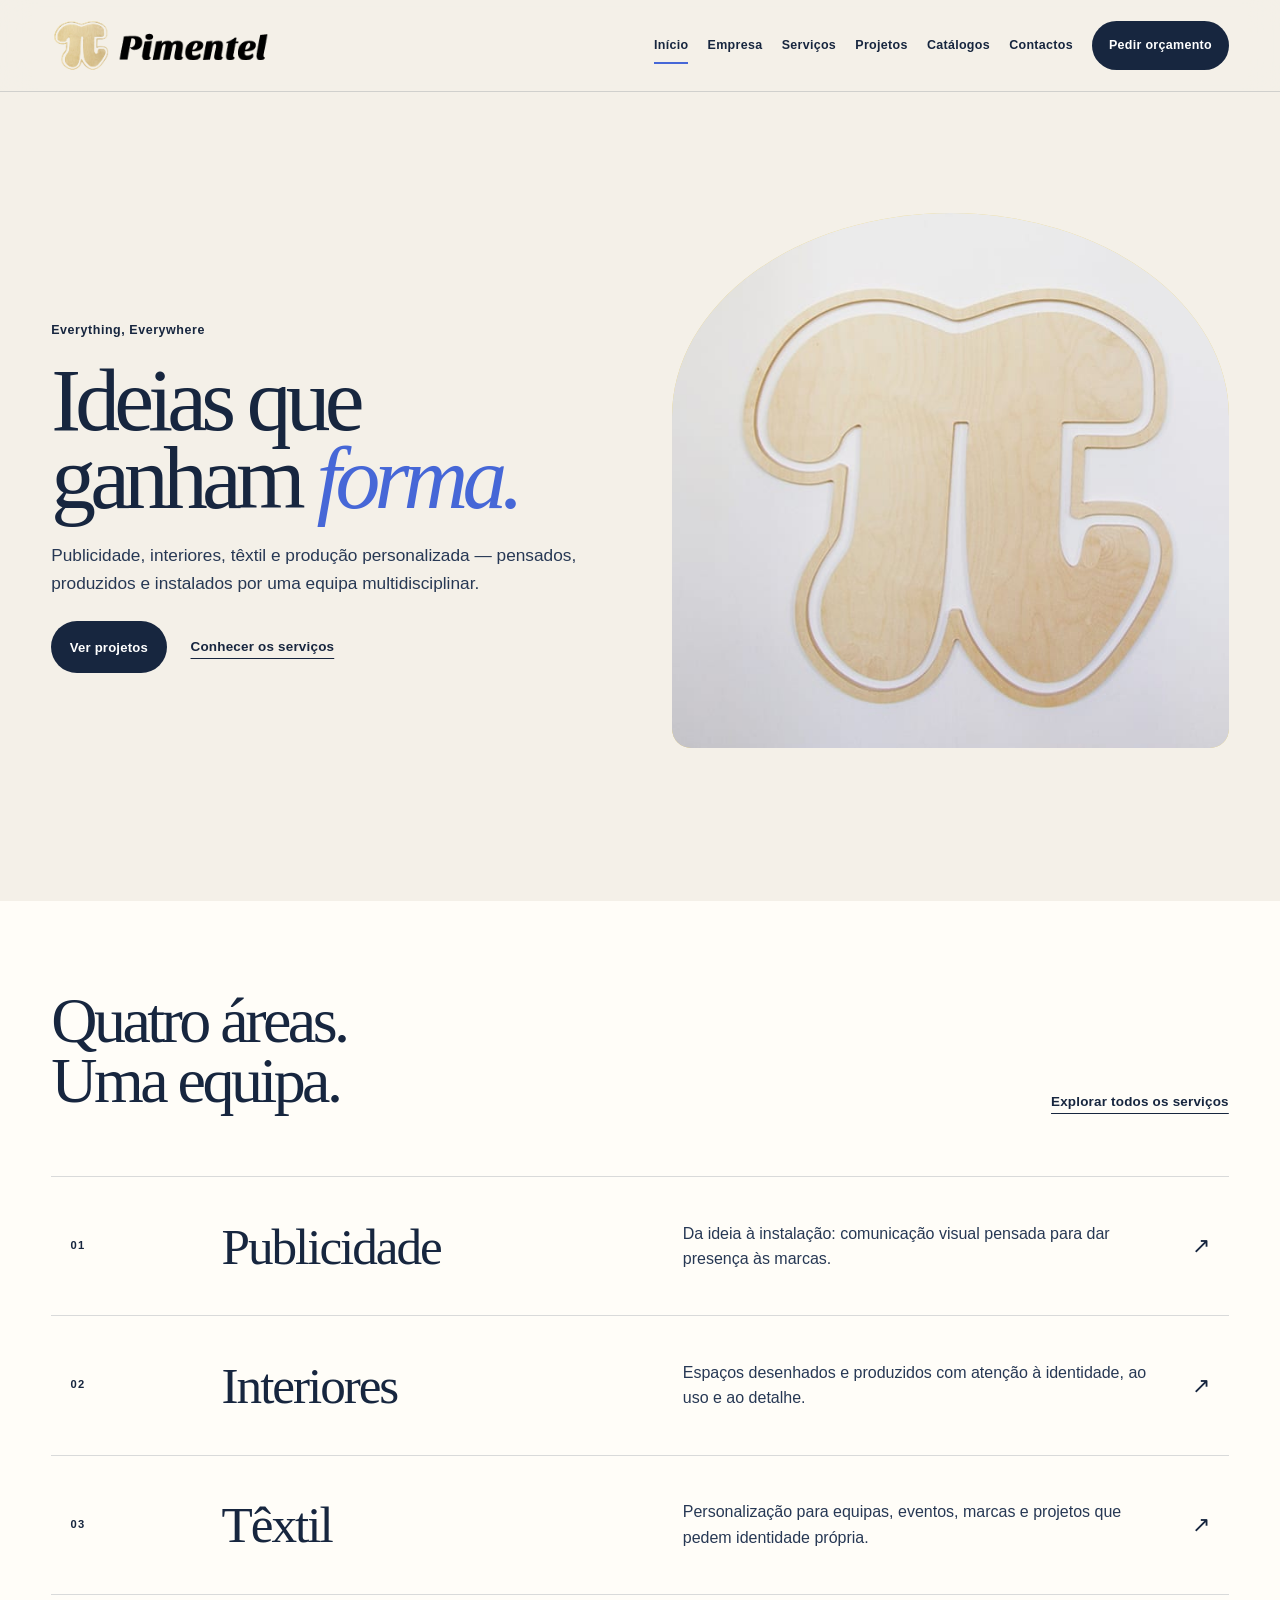
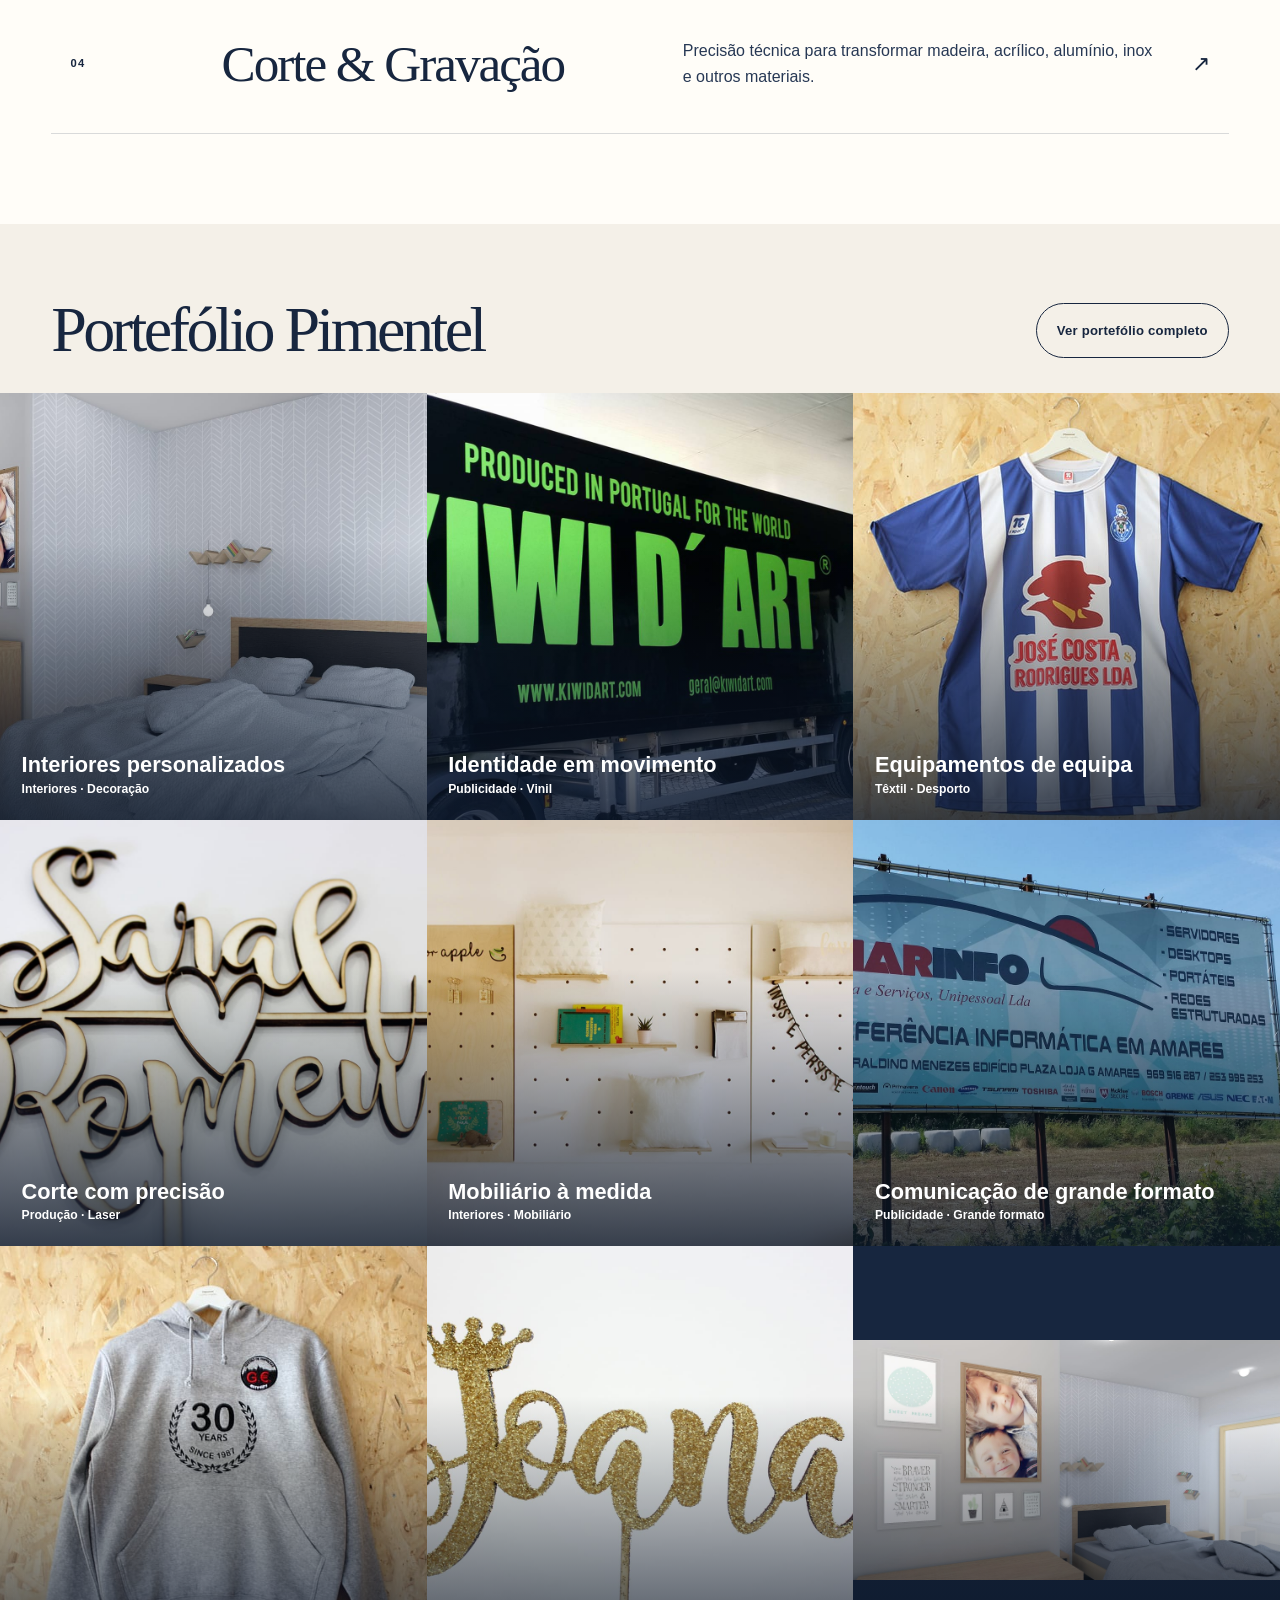
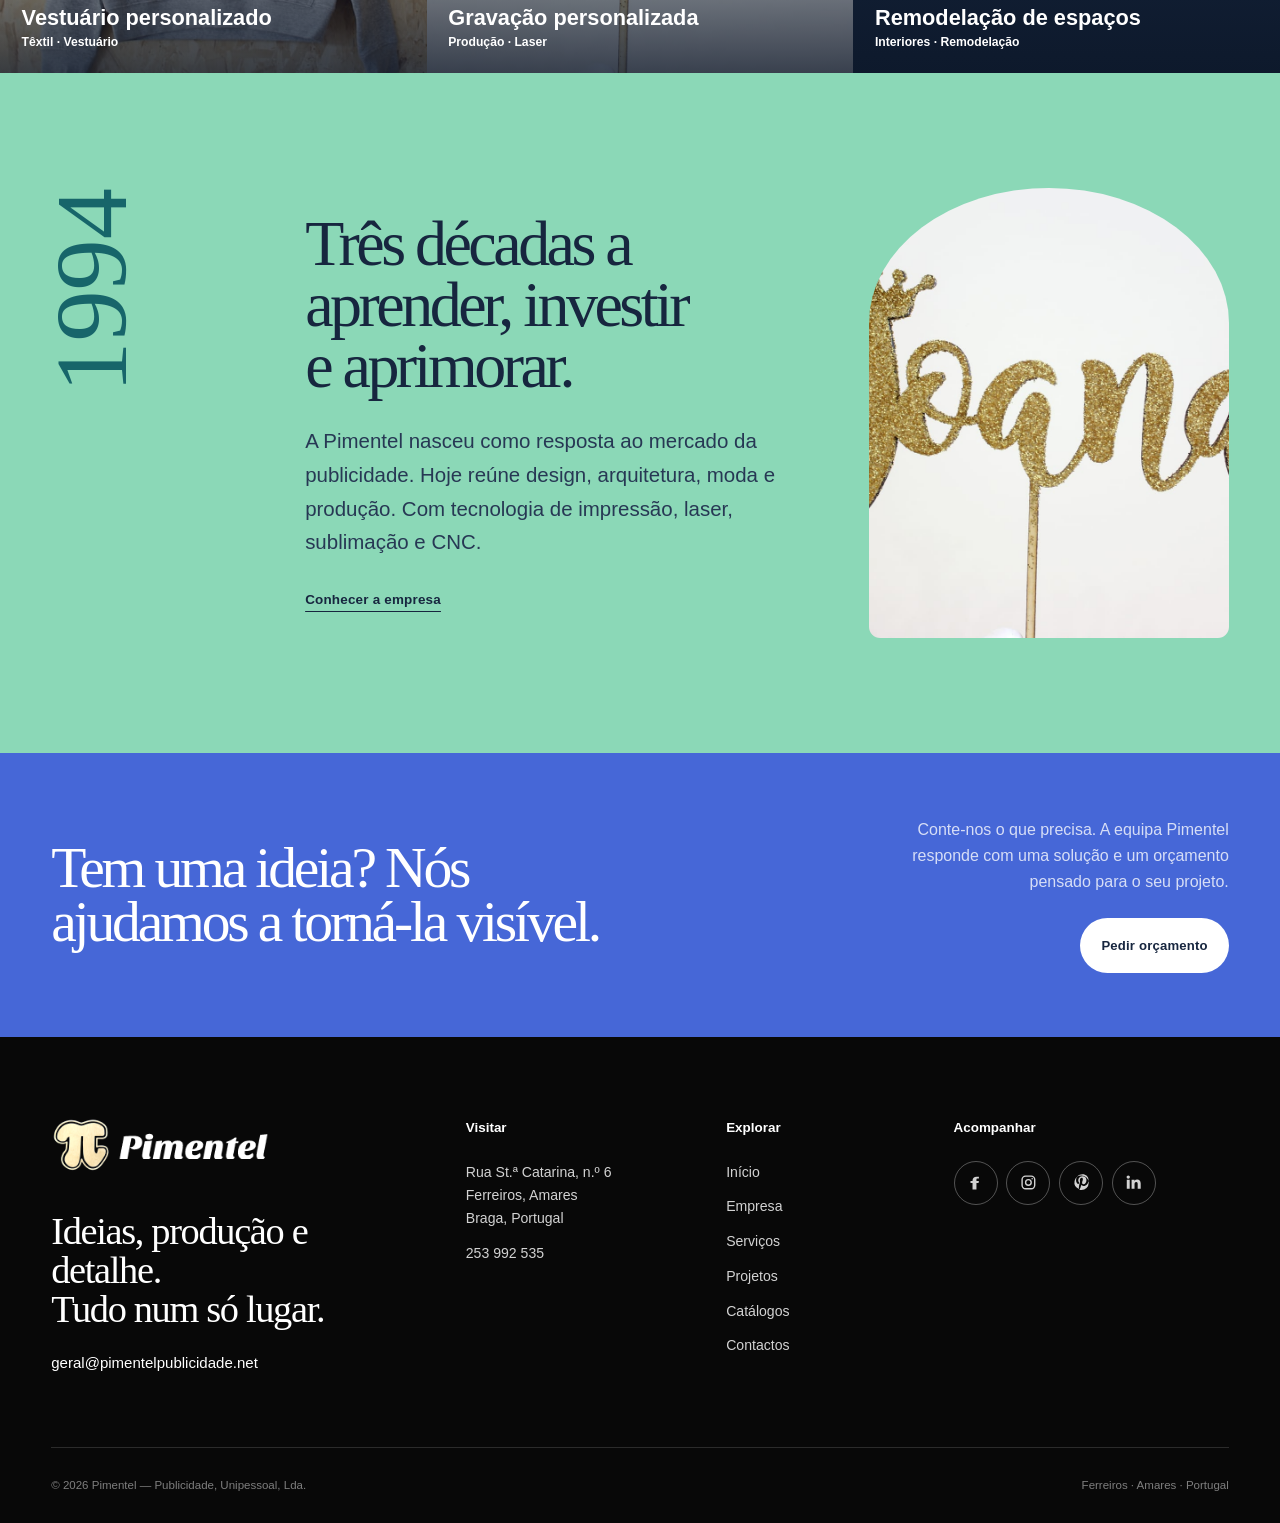
==== commit 885765a3: "Publish refined CTA layout and shorter mobile delay" ====
--- a/index.html
+++ b/index.html
@@ -1 +1 @@
-<!DOCTYPE html><html lang="pt-PT"><head><meta name="robots" content="noindex,nofollow"><meta charset="UTF-8"><meta name="viewport" content="width=device-width"><meta name="description" content="Soluções de publicidade, arquitetura de interiores, produção e têxtil em Amares. Da ideia à execução, desde 1994."><link rel="canonical" href="https://noxwebsitedev.github.io/"><link rel="icon" type="image/png" href="/images/legacy/logoFinal.png"><meta name="theme-color" content="#f4f0e8"><meta property="og:type" content="website"><meta property="og:locale" content="pt_PT"><meta property="og:title" content="Pimentel — Publicidade, Interiores e Têxtil"><meta property="og:description" content="Soluções de publicidade, arquitetura de interiores, produção e têxtil em Amares. Da ideia à execução, desde 1994."><meta property="og:image" content="https://noxwebsitedev.github.io/images/legacy/slide1.jpg"><meta property="og:url" content="https://noxwebsitedev.github.io/"><title>Pimentel — Publicidade, Interiores e Têxtil</title><link rel="stylesheet" href="/_astro/BaseLayout.D2DAQdi4.css"><link rel="stylesheet" href="/_astro/index.CT9wFGjg.css"></head><body><a class="skip-link" href="#conteudo">Saltar para o conteúdo</a><header class="site-header" data-header data-astro-cid-nen7h5rs><div class="header-inner shell" data-astro-cid-nen7h5rs><a class="brand" href="/" aria-label="Pimentel — página inicial" data-astro-cid-f7espo7c><span class="brand__mark" aria-hidden="true" data-astro-cid-f7espo7c><img src="/images/legacy/logoFinal.png" alt="" width="278" height="68" data-astro-cid-f7espo7c></span><span class="brand__word" aria-hidden="true" data-astro-cid-f7espo7c><img src="/images/legacy/logoFinal.png" alt="" width="278" height="68" data-astro-cid-f7espo7c></span><span class="sr-only" data-astro-cid-f7espo7c>Pimentel</span></a><button class="menu-toggle" type="button" aria-expanded="false" aria-controls="primary-navigation" data-menu-toggle data-astro-cid-nen7h5rs><span class="sr-only" data-astro-cid-nen7h5rs>Abrir menu</span><span class="menu-toggle__line" data-astro-cid-nen7h5rs></span><span class="menu-toggle__line" data-astro-cid-nen7h5rs></span></button><nav class="primary-nav" id="primary-navigation" aria-label="Navegação principal" data-menu data-astro-cid-nen7h5rs><a class="active" href="/" data-astro-cid-nen7h5rs>Início</a><a href="/empresa/" data-astro-cid-nen7h5rs>Empresa</a><a href="/servicos/" data-astro-cid-nen7h5rs>Serviços</a><a href="/projetos/" data-astro-cid-nen7h5rs>Projetos</a><a href="/catalogos/" data-astro-cid-nen7h5rs>Catálogos</a><a href="/contactos/" data-astro-cid-nen7h5rs>Contactos</a><a class="nav-cta" href="/contactos/#pedido" data-astro-cid-nen7h5rs>Pedir orçamento</a></nav></div></header><script type="module">var e=document.querySelector(`[data-menu-toggle]`),t=document.querySelector(`[data-menu]`);e?.addEventListener(`click`,()=>{let n=e.getAttribute(`aria-expanded`)===`true`;e.setAttribute(`aria-expanded`,String(!n));let r=e.querySelector(`.sr-only`);r&&(r.textContent=n?`Abrir menu`:`Fechar menu`),t?.classList.toggle(`is-open`,!n),document.body.classList.toggle(`menu-open`,!n)});</script><main id="conteudo"><section class="hero-home" data-astro-cid-lcdefpme><div class="shell hero-home__grid" data-astro-cid-lcdefpme><div class="hero-home__copy" data-astro-cid-lcdefpme><p class="eyebrow hero-home__eyebrow" data-astro-cid-lcdefpme>Everything, Everywhere</p><h1 class="display" data-astro-cid-lcdefpme>Ideias que ganham <em data-astro-cid-lcdefpme>forma.</em></h1><p class="hero-home__lead" data-astro-cid-lcdefpme>Publicidade, interiores, têxtil e produção personalizada — pensados, produzidos e instalados por uma equipa multidisciplinar.</p><div class="hero-home__actions" data-astro-cid-lcdefpme><a class="button" href="/projetos/" data-astro-cid-lcdefpme>Ver projetos</a><a class="text-link" href="/servicos/" data-astro-cid-lcdefpme>Conhecer os serviços</a></div></div><div class="hero-home__visual" data-astro-cid-lcdefpme><div class="hero-home__frame" data-astro-cid-lcdefpme><img src="/images/legacy/slide1.jpg" alt="Interior das instalações da Pimentel, com símbolo da marca produzido em madeira" width="2242" height="1261" fetchpriority="high" data-astro-cid-lcdefpme></div></div></div></section><section class="services-home section-sm" data-astro-cid-lcdefpme><div class="shell" data-astro-cid-lcdefpme><div class="section-heading" data-reveal data-astro-cid-lcdefpme><div data-astro-cid-lcdefpme><h2 class="display-md" data-astro-cid-lcdefpme>Quatro áreas.<br data-astro-cid-lcdefpme>Uma equipa.</h2></div><a class="text-link" href="/servicos/" data-astro-cid-lcdefpme>Explorar todos os serviços</a></div><div class="service-stack" data-astro-cid-lcdefpme><a class="service-row service-row--cobalt" href="/servicos/#publicidade" data-reveal data-astro-cid-lcdefpme><span class="service-row__number" data-astro-cid-lcdefpme>01</span><span class="service-row__title" data-astro-cid-lcdefpme>Publicidade</span><span class="service-row__summary" data-astro-cid-lcdefpme>Da ideia à instalação: comunicação visual pensada para dar presença às marcas.</span><span class="service-row__arrow" aria-hidden="true" data-astro-cid-lcdefpme>↗</span></a><a class="service-row service-row--coral" href="/servicos/#interiores" data-reveal data-astro-cid-lcdefpme><span class="service-row__number" data-astro-cid-lcdefpme>02</span><span class="service-row__title" data-astro-cid-lcdefpme>Interiores</span><span class="service-row__summary" data-astro-cid-lcdefpme>Espaços desenhados e produzidos com atenção à identidade, ao uso e ao detalhe.</span><span class="service-row__arrow" aria-hidden="true" data-astro-cid-lcdefpme>↗</span></a><a class="service-row service-row--mint" href="/servicos/#textil" data-reveal data-astro-cid-lcdefpme><span class="service-row__number" data-astro-cid-lcdefpme>03</span><span class="service-row__title" data-astro-cid-lcdefpme>Têxtil</span><span class="service-row__summary" data-astro-cid-lcdefpme>Personalização para equipas, eventos, marcas e projetos que pedem identidade própria.</span><span class="service-row__arrow" aria-hidden="true" data-astro-cid-lcdefpme>↗</span></a><a class="service-row service-row--violet" href="/servicos/#corte-gravacao" data-reveal data-astro-cid-lcdefpme><span class="service-row__number" data-astro-cid-lcdefpme>04</span><span class="service-row__title" data-astro-cid-lcdefpme>Corte &amp; Gravação</span><span class="service-row__summary" data-astro-cid-lcdefpme>Precisão técnica para transformar madeira, acrílico, alumínio, inox e outros materiais.</span><span class="service-row__arrow" aria-hidden="true" data-astro-cid-lcdefpme>↗</span></a></div></div></section><section class="selected section" data-astro-cid-lcdefpme><div class="shell" data-astro-cid-lcdefpme><div class="section-heading section-heading--projects" data-reveal data-astro-cid-lcdefpme><div data-astro-cid-lcdefpme><h2 class="display-md" data-astro-cid-lcdefpme>Portefólio Pimentel</h2></div><a class="button button--outline projects-button" href="/projetos/" data-astro-cid-lcdefpme>Ver portefólio completo</a></div><div class="project-collage" data-astro-cid-lcdefpme><a class="project-tile" href="/projetos/?categoria=Interiores#projetos" data-astro-cid-lcdefpme><img src="/images/portfolio/decoracao1.jpg" alt="Interiores personalizados" loading="lazy" data-astro-cid-lcdefpme><span class="project-tile__meta" data-astro-cid-lcdefpme><strong data-astro-cid-lcdefpme>Interiores personalizados</strong><span data-astro-cid-lcdefpme>Interiores · Decoração</span></span></a><a class="project-tile" href="/projetos/?categoria=Publicidade#projetos" data-astro-cid-lcdefpme><img src="/images/portfolio/vinil1.jpg" alt="Identidade em movimento" loading="lazy" data-astro-cid-lcdefpme><span class="project-tile__meta" data-astro-cid-lcdefpme><strong data-astro-cid-lcdefpme>Identidade em movimento</strong><span data-astro-cid-lcdefpme>Publicidade · Vinil</span></span></a><a class="project-tile" href="/projetos/?categoria=T%C3%AAxtil#projetos" data-astro-cid-lcdefpme><img src="/images/portfolio/desporto1.jpg" alt="Equipamentos de equipa" loading="lazy" data-astro-cid-lcdefpme><span class="project-tile__meta" data-astro-cid-lcdefpme><strong data-astro-cid-lcdefpme>Equipamentos de equipa</strong><span data-astro-cid-lcdefpme>Têxtil · Desporto</span></span></a><a class="project-tile" href="/projetos/?categoria=Produ%C3%A7%C3%A3o#projetos" data-astro-cid-lcdefpme><img src="/images/portfolio/laser1.jpg" alt="Corte com precisão" loading="lazy" data-astro-cid-lcdefpme><span class="project-tile__meta" data-astro-cid-lcdefpme><strong data-astro-cid-lcdefpme>Corte com precisão</strong><span data-astro-cid-lcdefpme>Produção · Laser</span></span></a><a class="project-tile" href="/projetos/?categoria=Interiores#projetos" data-astro-cid-lcdefpme><img src="/images/portfolio/mobiliario1.jpg" alt="Mobiliário à medida" loading="lazy" data-astro-cid-lcdefpme><span class="project-tile__meta" data-astro-cid-lcdefpme><strong data-astro-cid-lcdefpme>Mobiliário à medida</strong><span data-astro-cid-lcdefpme>Interiores · Mobiliário</span></span></a><a class="project-tile" href="/projetos/?categoria=Publicidade#projetos" data-astro-cid-lcdefpme><img src="/images/portfolio/grandesForm1.jpg" alt="Comunicação de grande formato" loading="lazy" data-astro-cid-lcdefpme><span class="project-tile__meta" data-astro-cid-lcdefpme><strong data-astro-cid-lcdefpme>Comunicação de grande formato</strong><span data-astro-cid-lcdefpme>Publicidade · Grande formato</span></span></a><a class="project-tile" href="/projetos/?categoria=T%C3%AAxtil#projetos" data-astro-cid-lcdefpme><img src="/images/portfolio/vestuario1.jpg" alt="Vestuário personalizado" loading="lazy" data-astro-cid-lcdefpme><span class="project-tile__meta" data-astro-cid-lcdefpme><strong data-astro-cid-lcdefpme>Vestuário personalizado</strong><span data-astro-cid-lcdefpme>Têxtil · Vestuário</span></span></a><a class="project-tile" href="/projetos/?categoria=Produ%C3%A7%C3%A3o#projetos" data-astro-cid-lcdefpme><img src="/images/portfolio/laser2.jpg" alt="Gravação personalizada" loading="lazy" data-astro-cid-lcdefpme><span class="project-tile__meta" data-astro-cid-lcdefpme><strong data-astro-cid-lcdefpme>Gravação personalizada</strong><span data-astro-cid-lcdefpme>Produção · Laser</span></span></a><a class="project-tile project-tile--last" href="/projetos/?categoria=Interiores#projetos" data-astro-cid-lcdefpme><img src="/images/portfolio/decoracao3.jpg" alt="Remodelação de espaços" loading="lazy" data-astro-cid-lcdefpme><span class="project-tile__meta" data-astro-cid-lcdefpme><strong data-astro-cid-lcdefpme>Remodelação de espaços</strong><span data-astro-cid-lcdefpme>Interiores · Remodelação</span></span></a></div><a class="button button--outline projects-button projects-button--mobile" href="/projetos/" data-astro-cid-lcdefpme>Ver portefólio completo</a></div></section><section class="story-strip" data-astro-cid-lcdefpme><div class="shell story-strip__inner" data-reveal data-astro-cid-lcdefpme><p class="story-strip__year" data-astro-cid-lcdefpme>1994</p><div data-astro-cid-lcdefpme><h2 class="display-md" data-astro-cid-lcdefpme>Três décadas a aprender, investir e aprimorar.</h2><p class="lead" data-astro-cid-lcdefpme>A Pimentel nasceu como resposta ao mercado da publicidade. Hoje reúne design, arquitetura, moda e produção. Com tecnologia de impressão, laser, sublimação e CNC.</p><a class="text-link" href="/empresa/" data-astro-cid-lcdefpme>Conhecer a empresa</a></div><figure data-astro-cid-lcdefpme><img src="/images/portfolio/laser2.jpg" alt="Pormenor de produção e gravação laser" loading="lazy" data-astro-cid-lcdefpme></figure></div></section><section class="cta-band"><div class="shell cta-band__inner"><h2 class="display-md">Tem uma ideia? Nós ajudamos a torná-la visível.</h2><div class="cta-band__action"><p>Conte-nos o que precisa. A equipa Pimentel responde com uma solução e um orçamento pensado para o seu projeto.</p><a class="button button--light" href="/contactos/#pedido">Pedir orçamento</a></div></div></section></main><footer class="site-footer" data-astro-cid-jo6i4kqk><div class="shell footer-main" data-astro-cid-jo6i4kqk><div class="footer-intro" data-astro-cid-jo6i4kqk><a class="brand brand--light" href="/" aria-label="Pimentel — página inicial" data-astro-cid-f7espo7c><span class="brand__mark" aria-hidden="true" data-astro-cid-f7espo7c><img src="/images/legacy/logoFinal.png" alt="" width="278" height="68" data-astro-cid-f7espo7c></span><span class="brand__word" aria-hidden="true" data-astro-cid-f7espo7c><img src="/images/legacy/logoFinal.png" alt="" width="278" height="68" data-astro-cid-f7espo7c></span><span class="sr-only" data-astro-cid-f7espo7c>Pimentel</span></a><p data-astro-cid-jo6i4kqk>Ideias, produção e detalhe.<br data-astro-cid-jo6i4kqk>Tudo num só lugar.</p><a class="footer-email" href="mailto:geral@pimentelpublicidade.net" data-astro-cid-jo6i4kqk>geral@pimentelpublicidade.net</a></div><div class="footer-column" data-astro-cid-jo6i4kqk><p class="footer-label" data-astro-cid-jo6i4kqk>Visitar</p><p data-astro-cid-jo6i4kqk>Rua St.ª Catarina, n.º 6<br data-astro-cid-jo6i4kqk>Ferreiros, Amares<br data-astro-cid-jo6i4kqk>Braga, Portugal</p><a href="tel:+351253992535" data-astro-cid-jo6i4kqk>253 992 535</a></div><div class="footer-column" data-astro-cid-jo6i4kqk><p class="footer-label" data-astro-cid-jo6i4kqk>Explorar</p><a href="/" data-astro-cid-jo6i4kqk>Início</a><a href="/empresa/" data-astro-cid-jo6i4kqk>Empresa</a><a href="/servicos/" data-astro-cid-jo6i4kqk>Serviços</a><a href="/projetos/" data-astro-cid-jo6i4kqk>Projetos</a><a href="/catalogos/" data-astro-cid-jo6i4kqk>Catálogos</a><a href="/contactos/" data-astro-cid-jo6i4kqk>Contactos</a></div><div class="footer-column footer-socials" data-astro-cid-jo6i4kqk><p class="footer-label" data-astro-cid-jo6i4kqk>Acompanhar</p><div class="footer-social-list" data-astro-cid-jo6i4kqk><a href="https://www.facebook.com/pimentel.everything.everywhere/" target="_blank" rel="noreferrer" aria-label="Facebook" title="Facebook" data-network="facebook" data-astro-cid-jo6i4kqk><svg viewBox="0 0 24 24" aria-hidden="true" data-astro-cid-g5kwm3ld><path d="M13.5 22v-9h3l.5-3h-3.5V8.1c0-.9.3-1.6 1.5-1.6H17V4c-.4-.1-1.8-.2-3.4-.2-3.4 0-5.7 2-5.7 5.8V10H5v3h2.9v9h5.6Z" data-astro-cid-g5kwm3ld></path></svg></a><a href="https://www.instagram.com/pimentel_everything.everywhere/" target="_blank" rel="noreferrer" aria-label="Instagram" title="Instagram" data-network="instagram" data-astro-cid-jo6i4kqk><svg viewBox="0 0 24 24" aria-hidden="true" data-astro-cid-g5kwm3ld><rect x="3" y="3" width="18" height="18" rx="5" fill="none" stroke="currentColor" stroke-width="2" data-astro-cid-g5kwm3ld></rect><circle cx="12" cy="12" r="4" fill="none" stroke="currentColor" stroke-width="2" data-astro-cid-g5kwm3ld></circle><circle cx="17.4" cy="6.7" r="1.15" data-astro-cid-g5kwm3ld></circle></svg></a><a href="https://www.pinterest.com/pimentel_" target="_blank" rel="noreferrer" aria-label="Pinterest" title="Pinterest" data-network="pinterest" data-astro-cid-jo6i4kqk><svg viewBox="0 0 24 24" aria-hidden="true" data-astro-cid-g5kwm3ld><path d="M12 2a10 10 0 0 0-3.6 19.3c-.1-1.6 0-3.4.4-5.1l1.3-5.4s-.3-.8-.3-2c0-1.9 1.1-3.3 2.5-3.3 1.2 0 1.8.9 1.8 2 0 1.2-.8 3-1.1 4.6-.3 1.4.7 2.5 2 2.5 2.4 0 4.2-2.5 4.2-6.1 0-3.2-2.3-5.4-5.6-5.4-3.8 0-6.1 2.9-6.1 5.8 0 1.2.4 2.4 1 3 .1.1.1.3.1.5l-.4 1.5c-.1.5-.5.6-.9.4-1.8-.8-2.9-3.3-2.9-5.4 0-4.4 3.2-8.4 9.2-8.4 4.8 0 8.6 3.4 8.6 8 0 4.8-3 8.6-7.2 8.6-1.4 0-2.7-.7-3.2-1.6l-.9 3.3c-.3 1.2-1.2 2.7-1.8 3.6.9.3 1.9.5 2.9.5A10 10 0 0 0 12 2Z" data-astro-cid-g5kwm3ld></path></svg></a><a href="https://www.linkedin.com/company/pimentel" target="_blank" rel="noreferrer" aria-label="LinkedIn" title="LinkedIn" data-network="linkedin" data-astro-cid-jo6i4kqk><svg viewBox="0 0 24 24" aria-hidden="true" data-astro-cid-g5kwm3ld><path d="M5.3 8.2H1.1V21h4.2V8.2ZM3.2 2A2.4 2.4 0 1 0 3.2 6.8 2.4 2.4 0 0 0 3.2 2ZM21 13.7c0-3.9-2.1-5.8-4.9-5.8a4.3 4.3 0 0 0-3.9 2.1V8.2H8V21h4.2v-6.3c0-1.7.3-3.3 2.4-3.3 2 0 2.1 1.9 2.1 3.4V21H21v-7.3Z" data-astro-cid-g5kwm3ld></path></svg></a></div></div></div><div class="shell footer-bottom" data-astro-cid-jo6i4kqk><span data-astro-cid-jo6i4kqk>© 2026 Pimentel — Publicidade, Unipessoal, Lda.</span><span data-astro-cid-jo6i4kqk>Ferreiros · Amares · Portugal</span></div></footer><script type="module">var e=window.matchMedia(`(max-width: 1080px)`);document.addEventListener(`click`,t=>{if(!e.matches||t.defaultPrevented||t.detail===0||t.button!==0||t.metaKey||t.ctrlKey||t.shiftKey||t.altKey)return;let n=t.target instanceof Element?t.target.closest(`a.service-row, a.button, a.nav-cta, a.project-tile, a.text-link, .primary-nav a, .footer-column a, .social-list a, .footer-social-list a, button.button`):null;if(!(n instanceof HTMLElement)||(n.classList.add(`is-pressed`),window.setTimeout(()=>n.classList.remove(`is-pressed`),1500),!(n instanceof HTMLAnchorElement)||n.hasAttribute(`download`)))return;let r=new URL(n.href).origin===window.location.origin,i=n.matches(`.social-list a, .footer-social-list a`);(r||i)&&(t.preventDefault(),n.dataset.tapPending!==`true`&&(n.dataset.tapPending=`true`,window.setTimeout(()=>window.location.assign(n.href),1500)))});</script></body></html>+<!DOCTYPE html><html lang="pt-PT"><head><meta name="robots" content="noindex,nofollow"><meta charset="UTF-8"><meta name="viewport" content="width=device-width"><meta name="description" content="Soluções de publicidade, arquitetura de interiores, produção e têxtil em Amares. Da ideia à execução, desde 1994."><link rel="canonical" href="https://noxwebsitedev.github.io/"><link rel="icon" type="image/png" href="/images/legacy/logoFinal.png"><meta name="theme-color" content="#f4f0e8"><meta property="og:type" content="website"><meta property="og:locale" content="pt_PT"><meta property="og:title" content="Pimentel — Publicidade, Interiores e Têxtil"><meta property="og:description" content="Soluções de publicidade, arquitetura de interiores, produção e têxtil em Amares. Da ideia à execução, desde 1994."><meta property="og:image" content="https://noxwebsitedev.github.io/images/legacy/slide1.jpg"><meta property="og:url" content="https://noxwebsitedev.github.io/"><title>Pimentel — Publicidade, Interiores e Têxtil</title><link rel="stylesheet" href="/_astro/BaseLayout.BBPbG_9t.css"><link rel="stylesheet" href="/_astro/index.CWKrsO2o.css"></head><body><a class="skip-link" href="#conteudo">Saltar para o conteúdo</a><header class="site-header" data-header data-astro-cid-nen7h5rs><div class="header-inner shell" data-astro-cid-nen7h5rs><a class="brand" href="/" aria-label="Pimentel — página inicial" data-astro-cid-f7espo7c><span class="brand__mark" aria-hidden="true" data-astro-cid-f7espo7c><img src="/images/legacy/logoFinal.png" alt="" width="278" height="68" data-astro-cid-f7espo7c></span><span class="brand__word" aria-hidden="true" data-astro-cid-f7espo7c><img src="/images/legacy/logoFinal.png" alt="" width="278" height="68" data-astro-cid-f7espo7c></span><span class="sr-only" data-astro-cid-f7espo7c>Pimentel</span></a><button class="menu-toggle" type="button" aria-expanded="false" aria-controls="primary-navigation" data-menu-toggle data-astro-cid-nen7h5rs><span class="sr-only" data-astro-cid-nen7h5rs>Abrir menu</span><span class="menu-toggle__line" data-astro-cid-nen7h5rs></span><span class="menu-toggle__line" data-astro-cid-nen7h5rs></span></button><nav class="primary-nav" id="primary-navigation" aria-label="Navegação principal" data-menu data-astro-cid-nen7h5rs><a class="active" href="/" data-astro-cid-nen7h5rs>Início</a><a href="/empresa/" data-astro-cid-nen7h5rs>Empresa</a><a href="/servicos/" data-astro-cid-nen7h5rs>Serviços</a><a href="/projetos/" data-astro-cid-nen7h5rs>Projetos</a><a href="/catalogos/" data-astro-cid-nen7h5rs>Catálogos</a><a href="/contactos/" data-astro-cid-nen7h5rs>Contactos</a><a class="nav-cta" href="/contactos/#pedido" data-astro-cid-nen7h5rs>Pedir orçamento</a></nav></div></header><script type="module">var e=document.querySelector(`[data-menu-toggle]`),t=document.querySelector(`[data-menu]`);e?.addEventListener(`click`,()=>{let n=e.getAttribute(`aria-expanded`)===`true`;e.setAttribute(`aria-expanded`,String(!n));let r=e.querySelector(`.sr-only`);r&&(r.textContent=n?`Abrir menu`:`Fechar menu`),t?.classList.toggle(`is-open`,!n),document.body.classList.toggle(`menu-open`,!n)});</script><main id="conteudo"><section class="hero-home" data-astro-cid-lcdefpme><div class="shell hero-home__grid" data-astro-cid-lcdefpme><div class="hero-home__copy" data-astro-cid-lcdefpme><p class="eyebrow hero-home__eyebrow" data-astro-cid-lcdefpme>Everything, Everywhere</p><h1 class="display" data-astro-cid-lcdefpme>Ideias que ganham <em data-astro-cid-lcdefpme>forma.</em></h1><p class="hero-home__lead" data-astro-cid-lcdefpme>Publicidade, interiores, têxtil e produção personalizada — pensados, produzidos e instalados por uma equipa multidisciplinar.</p><div class="hero-home__actions" data-astro-cid-lcdefpme><a class="button" href="/projetos/" data-astro-cid-lcdefpme>Ver projetos</a><a class="text-link" href="/servicos/" data-astro-cid-lcdefpme>Conhecer os serviços</a></div></div><div class="hero-home__visual" data-astro-cid-lcdefpme><div class="hero-home__frame" data-astro-cid-lcdefpme><img src="/images/legacy/slide1.jpg" alt="Interior das instalações da Pimentel, com símbolo da marca produzido em madeira" width="2242" height="1261" fetchpriority="high" data-astro-cid-lcdefpme></div></div></div></section><section class="services-home section-sm" data-astro-cid-lcdefpme><div class="shell" data-astro-cid-lcdefpme><div class="section-heading" data-reveal data-astro-cid-lcdefpme><div data-astro-cid-lcdefpme><h2 class="display-md" data-astro-cid-lcdefpme>Quatro áreas.<br data-astro-cid-lcdefpme>Uma equipa.</h2></div><a class="text-link" href="/servicos/" data-astro-cid-lcdefpme>Explorar todos os serviços</a></div><div class="service-stack" data-astro-cid-lcdefpme><a class="service-row service-row--cobalt" href="/servicos/#publicidade" data-reveal data-astro-cid-lcdefpme><span class="service-row__number" data-astro-cid-lcdefpme>01</span><span class="service-row__title" data-astro-cid-lcdefpme>Publicidade</span><span class="service-row__summary" data-astro-cid-lcdefpme>Da ideia à instalação: comunicação visual pensada para dar presença às marcas.</span><span class="service-row__arrow" aria-hidden="true" data-astro-cid-lcdefpme>↗</span></a><a class="service-row service-row--coral" href="/servicos/#interiores" data-reveal data-astro-cid-lcdefpme><span class="service-row__number" data-astro-cid-lcdefpme>02</span><span class="service-row__title" data-astro-cid-lcdefpme>Interiores</span><span class="service-row__summary" data-astro-cid-lcdefpme>Espaços desenhados e produzidos com atenção à identidade, ao uso e ao detalhe.</span><span class="service-row__arrow" aria-hidden="true" data-astro-cid-lcdefpme>↗</span></a><a class="service-row service-row--mint" href="/servicos/#textil" data-reveal data-astro-cid-lcdefpme><span class="service-row__number" data-astro-cid-lcdefpme>03</span><span class="service-row__title" data-astro-cid-lcdefpme>Têxtil</span><span class="service-row__summary" data-astro-cid-lcdefpme>Personalização para equipas, eventos, marcas e projetos que pedem identidade própria.</span><span class="service-row__arrow" aria-hidden="true" data-astro-cid-lcdefpme>↗</span></a><a class="service-row service-row--violet" href="/servicos/#corte-gravacao" data-reveal data-astro-cid-lcdefpme><span class="service-row__number" data-astro-cid-lcdefpme>04</span><span class="service-row__title" data-astro-cid-lcdefpme>Corte &amp; Gravação</span><span class="service-row__summary" data-astro-cid-lcdefpme>Precisão técnica para transformar madeira, acrílico, alumínio, inox e outros materiais.</span><span class="service-row__arrow" aria-hidden="true" data-astro-cid-lcdefpme>↗</span></a></div></div></section><section class="selected section" data-astro-cid-lcdefpme><div class="shell" data-astro-cid-lcdefpme><div class="section-heading section-heading--projects" data-reveal data-astro-cid-lcdefpme><div data-astro-cid-lcdefpme><h2 class="display-md" data-astro-cid-lcdefpme>Portefólio Pimentel</h2></div><a class="button button--outline projects-button" href="/projetos/" data-astro-cid-lcdefpme>Ver portefólio completo</a></div><div class="project-collage" data-astro-cid-lcdefpme><a class="project-tile" href="/projetos/?categoria=Interiores#projetos" data-astro-cid-lcdefpme><img src="/images/portfolio/decoracao1.jpg" alt="Interiores personalizados" loading="lazy" data-astro-cid-lcdefpme><span class="project-tile__meta" data-astro-cid-lcdefpme><strong data-astro-cid-lcdefpme>Interiores personalizados</strong><span data-astro-cid-lcdefpme>Interiores · Decoração</span></span></a><a class="project-tile" href="/projetos/?categoria=Publicidade#projetos" data-astro-cid-lcdefpme><img src="/images/portfolio/vinil1.jpg" alt="Identidade em movimento" loading="lazy" data-astro-cid-lcdefpme><span class="project-tile__meta" data-astro-cid-lcdefpme><strong data-astro-cid-lcdefpme>Identidade em movimento</strong><span data-astro-cid-lcdefpme>Publicidade · Vinil</span></span></a><a class="project-tile" href="/projetos/?categoria=T%C3%AAxtil#projetos" data-astro-cid-lcdefpme><img src="/images/portfolio/desporto1.jpg" alt="Equipamentos de equipa" loading="lazy" data-astro-cid-lcdefpme><span class="project-tile__meta" data-astro-cid-lcdefpme><strong data-astro-cid-lcdefpme>Equipamentos de equipa</strong><span data-astro-cid-lcdefpme>Têxtil · Desporto</span></span></a><a class="project-tile" href="/projetos/?categoria=Produ%C3%A7%C3%A3o#projetos" data-astro-cid-lcdefpme><img src="/images/portfolio/laser1.jpg" alt="Corte com precisão" loading="lazy" data-astro-cid-lcdefpme><span class="project-tile__meta" data-astro-cid-lcdefpme><strong data-astro-cid-lcdefpme>Corte com precisão</strong><span data-astro-cid-lcdefpme>Produção · Laser</span></span></a><a class="project-tile" href="/projetos/?categoria=Interiores#projetos" data-astro-cid-lcdefpme><img src="/images/portfolio/mobiliario1.jpg" alt="Mobiliário à medida" loading="lazy" data-astro-cid-lcdefpme><span class="project-tile__meta" data-astro-cid-lcdefpme><strong data-astro-cid-lcdefpme>Mobiliário à medida</strong><span data-astro-cid-lcdefpme>Interiores · Mobiliário</span></span></a><a class="project-tile" href="/projetos/?categoria=Publicidade#projetos" data-astro-cid-lcdefpme><img src="/images/portfolio/grandesForm1.jpg" alt="Comunicação de grande formato" loading="lazy" data-astro-cid-lcdefpme><span class="project-tile__meta" data-astro-cid-lcdefpme><strong data-astro-cid-lcdefpme>Comunicação de grande formato</strong><span data-astro-cid-lcdefpme>Publicidade · Grande formato</span></span></a><a class="project-tile" href="/projetos/?categoria=T%C3%AAxtil#projetos" data-astro-cid-lcdefpme><img src="/images/portfolio/vestuario1.jpg" alt="Vestuário personalizado" loading="lazy" data-astro-cid-lcdefpme><span class="project-tile__meta" data-astro-cid-lcdefpme><strong data-astro-cid-lcdefpme>Vestuário personalizado</strong><span data-astro-cid-lcdefpme>Têxtil · Vestuário</span></span></a><a class="project-tile" href="/projetos/?categoria=Produ%C3%A7%C3%A3o#projetos" data-astro-cid-lcdefpme><img src="/images/portfolio/laser2.jpg" alt="Gravação personalizada" loading="lazy" data-astro-cid-lcdefpme><span class="project-tile__meta" data-astro-cid-lcdefpme><strong data-astro-cid-lcdefpme>Gravação personalizada</strong><span data-astro-cid-lcdefpme>Produção · Laser</span></span></a><a class="project-tile project-tile--last" href="/projetos/?categoria=Interiores#projetos" data-astro-cid-lcdefpme><img src="/images/portfolio/decoracao3.jpg" alt="Remodelação de espaços" loading="lazy" data-astro-cid-lcdefpme><span class="project-tile__meta" data-astro-cid-lcdefpme><strong data-astro-cid-lcdefpme>Remodelação de espaços</strong><span data-astro-cid-lcdefpme>Interiores · Remodelação</span></span></a></div><a class="button button--outline projects-button projects-button--mobile" href="/projetos/" data-astro-cid-lcdefpme>Ver portefólio completo</a></div></section><section class="story-strip" data-astro-cid-lcdefpme><div class="shell story-strip__inner" data-reveal data-astro-cid-lcdefpme><p class="story-strip__year" data-astro-cid-lcdefpme>1994</p><div data-astro-cid-lcdefpme><h2 class="display-md" data-astro-cid-lcdefpme>Três décadas a aprender, investir e aprimorar.</h2><p class="lead" data-astro-cid-lcdefpme>A Pimentel nasceu como resposta ao mercado da publicidade. Hoje reúne design, arquitetura, moda e produção. Com tecnologia de impressão, laser, sublimação e CNC.</p><a class="text-link" href="/empresa/" data-astro-cid-lcdefpme>Conhecer a empresa</a></div><figure data-astro-cid-lcdefpme><img src="/images/portfolio/laser2.jpg" alt="Pormenor de produção e gravação laser" loading="lazy" data-astro-cid-lcdefpme></figure></div></section><section class="cta-band"><div class="shell cta-band__inner"><h2 class="display-md">Tem uma ideia? Nós ajudamos a torná-la visível.</h2><div class="cta-band__action"><p>Conte-nos o que precisa. A equipa Pimentel responde com uma solução e um orçamento pensado para o seu projeto.</p><a class="button button--light" href="/contactos/#pedido">Pedir orçamento</a></div></div></section></main><footer class="site-footer" data-astro-cid-jo6i4kqk><div class="shell footer-main" data-astro-cid-jo6i4kqk><div class="footer-intro" data-astro-cid-jo6i4kqk><a class="brand brand--light" href="/" aria-label="Pimentel — página inicial" data-astro-cid-f7espo7c><span class="brand__mark" aria-hidden="true" data-astro-cid-f7espo7c><img src="/images/legacy/logoFinal.png" alt="" width="278" height="68" data-astro-cid-f7espo7c></span><span class="brand__word" aria-hidden="true" data-astro-cid-f7espo7c><img src="/images/legacy/logoFinal.png" alt="" width="278" height="68" data-astro-cid-f7espo7c></span><span class="sr-only" data-astro-cid-f7espo7c>Pimentel</span></a><p data-astro-cid-jo6i4kqk>Ideias, produção e detalhe.<br data-astro-cid-jo6i4kqk>Tudo num só lugar.</p><a class="footer-email" href="mailto:geral@pimentelpublicidade.net" data-astro-cid-jo6i4kqk>geral@pimentelpublicidade.net</a></div><div class="footer-column" data-astro-cid-jo6i4kqk><p class="footer-label" data-astro-cid-jo6i4kqk>Visitar</p><p data-astro-cid-jo6i4kqk>Rua St.ª Catarina, n.º 6<br data-astro-cid-jo6i4kqk>Ferreiros, Amares<br data-astro-cid-jo6i4kqk>Braga, Portugal</p><a href="tel:+351253992535" data-astro-cid-jo6i4kqk>253 992 535</a></div><div class="footer-column" data-astro-cid-jo6i4kqk><p class="footer-label" data-astro-cid-jo6i4kqk>Explorar</p><a href="/" data-astro-cid-jo6i4kqk>Início</a><a href="/empresa/" data-astro-cid-jo6i4kqk>Empresa</a><a href="/servicos/" data-astro-cid-jo6i4kqk>Serviços</a><a href="/projetos/" data-astro-cid-jo6i4kqk>Projetos</a><a href="/catalogos/" data-astro-cid-jo6i4kqk>Catálogos</a><a href="/contactos/" data-astro-cid-jo6i4kqk>Contactos</a></div><div class="footer-column footer-socials" data-astro-cid-jo6i4kqk><p class="footer-label" data-astro-cid-jo6i4kqk>Acompanhar</p><div class="footer-social-list" data-astro-cid-jo6i4kqk><a href="https://www.facebook.com/pimentel.everything.everywhere/" target="_blank" rel="noreferrer" aria-label="Facebook" title="Facebook" data-network="facebook" data-astro-cid-jo6i4kqk><svg viewBox="0 0 24 24" aria-hidden="true" data-astro-cid-g5kwm3ld><path d="M13.5 22v-9h3l.5-3h-3.5V8.1c0-.9.3-1.6 1.5-1.6H17V4c-.4-.1-1.8-.2-3.4-.2-3.4 0-5.7 2-5.7 5.8V10H5v3h2.9v9h5.6Z" data-astro-cid-g5kwm3ld></path></svg></a><a href="https://www.instagram.com/pimentel_everything.everywhere/" target="_blank" rel="noreferrer" aria-label="Instagram" title="Instagram" data-network="instagram" data-astro-cid-jo6i4kqk><svg viewBox="0 0 24 24" aria-hidden="true" data-astro-cid-g5kwm3ld><rect x="3" y="3" width="18" height="18" rx="5" fill="none" stroke="currentColor" stroke-width="2" data-astro-cid-g5kwm3ld></rect><circle cx="12" cy="12" r="4" fill="none" stroke="currentColor" stroke-width="2" data-astro-cid-g5kwm3ld></circle><circle cx="17.4" cy="6.7" r="1.15" data-astro-cid-g5kwm3ld></circle></svg></a><a href="https://www.pinterest.com/pimentel_" target="_blank" rel="noreferrer" aria-label="Pinterest" title="Pinterest" data-network="pinterest" data-astro-cid-jo6i4kqk><svg viewBox="0 0 24 24" aria-hidden="true" data-astro-cid-g5kwm3ld><path d="M12 2a10 10 0 0 0-3.6 19.3c-.1-1.6 0-3.4.4-5.1l1.3-5.4s-.3-.8-.3-2c0-1.9 1.1-3.3 2.5-3.3 1.2 0 1.8.9 1.8 2 0 1.2-.8 3-1.1 4.6-.3 1.4.7 2.5 2 2.5 2.4 0 4.2-2.5 4.2-6.1 0-3.2-2.3-5.4-5.6-5.4-3.8 0-6.1 2.9-6.1 5.8 0 1.2.4 2.4 1 3 .1.1.1.3.1.5l-.4 1.5c-.1.5-.5.6-.9.4-1.8-.8-2.9-3.3-2.9-5.4 0-4.4 3.2-8.4 9.2-8.4 4.8 0 8.6 3.4 8.6 8 0 4.8-3 8.6-7.2 8.6-1.4 0-2.7-.7-3.2-1.6l-.9 3.3c-.3 1.2-1.2 2.7-1.8 3.6.9.3 1.9.5 2.9.5A10 10 0 0 0 12 2Z" data-astro-cid-g5kwm3ld></path></svg></a><a href="https://www.linkedin.com/company/pimentel" target="_blank" rel="noreferrer" aria-label="LinkedIn" title="LinkedIn" data-network="linkedin" data-astro-cid-jo6i4kqk><svg viewBox="0 0 24 24" aria-hidden="true" data-astro-cid-g5kwm3ld><path d="M5.3 8.2H1.1V21h4.2V8.2ZM3.2 2A2.4 2.4 0 1 0 3.2 6.8 2.4 2.4 0 0 0 3.2 2ZM21 13.7c0-3.9-2.1-5.8-4.9-5.8a4.3 4.3 0 0 0-3.9 2.1V8.2H8V21h4.2v-6.3c0-1.7.3-3.3 2.4-3.3 2 0 2.1 1.9 2.1 3.4V21H21v-7.3Z" data-astro-cid-g5kwm3ld></path></svg></a></div></div></div><div class="shell footer-bottom" data-astro-cid-jo6i4kqk><span data-astro-cid-jo6i4kqk>© 2026 Pimentel — Publicidade, Unipessoal, Lda.</span><span data-astro-cid-jo6i4kqk>Ferreiros · Amares · Portugal</span></div></footer><script type="module">var e=window.matchMedia(`(max-width: 1080px)`);document.addEventListener(`click`,t=>{if(!e.matches||t.defaultPrevented||t.detail===0||t.button!==0||t.metaKey||t.ctrlKey||t.shiftKey||t.altKey)return;let n=t.target instanceof Element?t.target.closest(`a.service-row, a.button, a.nav-cta, a.project-tile, a.text-link, .primary-nav a, .footer-column a, .social-list a, .footer-social-list a, button.button`):null;if(!(n instanceof HTMLElement)||(n.classList.add(`is-pressed`),window.setTimeout(()=>n.classList.remove(`is-pressed`),1200),!(n instanceof HTMLAnchorElement)||n.hasAttribute(`download`)))return;let r=new URL(n.href).origin===window.location.origin,i=n.matches(`.social-list a, .footer-social-list a`);(r||i)&&(t.preventDefault(),n.dataset.tapPending!==`true`&&(n.dataset.tapPending=`true`,window.setTimeout(()=>window.location.assign(n.href),1200)))});</script></body></html>
--- a/_astro/BaseLayout.BBPbG_9t.css
+++ b/_astro/BaseLayout.BBPbG_9t.css
@@ -0,0 +1 @@
+.brand[data-astro-cid-f7espo7c]{align-items:center;gap:.55rem;height:3.45rem;text-decoration:none;display:inline-flex}.brand__mark[data-astro-cid-f7espo7c]{flex:none;width:3.65rem;height:3.45rem;display:block;overflow:hidden}.brand__mark[data-astro-cid-f7espo7c] img[data-astro-cid-f7espo7c]{width:14.15rem;max-width:none;height:auto;transform:translate(-.05rem,-.05rem)}.brand__word[data-astro-cid-f7espo7c]{flex:none;width:9.55rem;height:1.78rem;display:block;overflow:hidden}.brand__word[data-astro-cid-f7espo7c] img[data-astro-cid-f7espo7c]{filter:none;width:14.15rem;max-width:none;height:auto;transform:translate(-4.55rem,-.02rem)}.brand--light[data-astro-cid-f7espo7c] .brand__word[data-astro-cid-f7espo7c] img[data-astro-cid-f7espo7c]{filter:invert()grayscale()brightness(2)}.brand--light[data-astro-cid-f7espo7c] .brand__mark[data-astro-cid-f7espo7c] img[data-astro-cid-f7espo7c]{filter:saturate(.8)brightness(1.18)}@media (width<=680px){.brand[data-astro-cid-f7espo7c]{gap:.35rem;height:2.75rem}.brand__mark[data-astro-cid-f7espo7c]{width:2.95rem;height:2.75rem}.brand__mark[data-astro-cid-f7espo7c] img[data-astro-cid-f7espo7c],.brand__word[data-astro-cid-f7espo7c] img[data-astro-cid-f7espo7c]{width:11.45rem}.brand__word[data-astro-cid-f7espo7c]{width:7.7rem;height:1.45rem}.brand__word[data-astro-cid-f7espo7c] img[data-astro-cid-f7espo7c]{transform:translate(-3.68rem,-.02rem)}}.site-header[data-astro-cid-nen7h5rs]{z-index:50;background:color-mix(in srgb, var(--ivory) 92%, transparent);border-bottom:1px solid var(--line);backdrop-filter:blur(16px);position:sticky;top:0}.header-inner[data-astro-cid-nen7h5rs]{align-items:center;gap:2.2rem;min-height:5.7rem;display:flex}.primary-nav[data-astro-cid-nen7h5rs]{align-items:center;gap:clamp(.75rem,1.5vw,1.5rem);margin-left:auto;display:flex}.primary-nav[data-astro-cid-nen7h5rs] a[data-astro-cid-nen7h5rs]{color:var(--navy);letter-spacing:.025em;text-transform:none;white-space:nowrap;font-size:.78rem;font-weight:720;text-decoration:none;position:relative}.primary-nav[data-astro-cid-nen7h5rs] a[data-astro-cid-nen7h5rs]:not(.nav-cta):after{content:"";background:var(--cobalt);height:2px;transition:right .25s;position:absolute;bottom:-.55rem;left:0;right:100%}.primary-nav[data-astro-cid-nen7h5rs] a[data-astro-cid-nen7h5rs]:hover:after,.primary-nav[data-astro-cid-nen7h5rs] a[data-astro-cid-nen7h5rs].active:after,.primary-nav[data-astro-cid-nen7h5rs] a[data-astro-cid-nen7h5rs].is-pressed:after{right:0}.primary-nav[data-astro-cid-nen7h5rs] .nav-cta[data-astro-cid-nen7h5rs]{background:var(--navy);color:#fff;border-radius:999px;padding:.9rem 1.05rem;transition:transform .2s,background .2s}.primary-nav[data-astro-cid-nen7h5rs] .nav-cta[data-astro-cid-nen7h5rs]:hover,.primary-nav[data-astro-cid-nen7h5rs] .nav-cta[data-astro-cid-nen7h5rs].is-pressed{background:var(--teal);transform:translateY(-2px)}.menu-toggle[data-astro-cid-nen7h5rs]{cursor:pointer;background:0 0;border:0;width:3rem;height:3rem;padding:0;display:none;position:relative}.menu-toggle__line[data-astro-cid-nen7h5rs]{background:var(--navy);border-radius:2px;width:1.65rem;height:2px;transition:top .25s,transform .25s;position:absolute;left:.65rem}.menu-toggle__line[data-astro-cid-nen7h5rs]:nth-last-child(2){top:1.15rem}.menu-toggle__line[data-astro-cid-nen7h5rs]:last-child{top:1.66rem}.menu-toggle[data-astro-cid-nen7h5rs][aria-expanded=true] .menu-toggle__line[data-astro-cid-nen7h5rs]:nth-last-child(2){top:1.42rem;transform:rotate(45deg)}.menu-toggle[data-astro-cid-nen7h5rs][aria-expanded=true] .menu-toggle__line[data-astro-cid-nen7h5rs]:last-child{top:1.42rem;transform:rotate(-45deg)}@media (width<=1080px){.header-inner[data-astro-cid-nen7h5rs]{grid-template-columns:minmax(0,1fr) auto minmax(0,1fr);gap:0;display:grid}.header-inner[data-astro-cid-nen7h5rs]>.brand{grid-area:1/2;justify-self:center}.menu-toggle[data-astro-cid-nen7h5rs]{grid-area:1/1;justify-self:start;display:block}.primary-nav[data-astro-cid-nen7h5rs]{background:var(--ivory);width:100%;min-height:calc(100vh - 5.7rem);padding:2.2rem var(--gutter) 3rem;opacity:0;visibility:hidden;pointer-events:none;flex-direction:column;align-items:stretch;gap:0;margin-left:0;transition:transform .3s,opacity .3s,visibility .3s;position:fixed;inset:5.7rem 0 auto;transform:translateY(-.5rem)}.primary-nav[data-astro-cid-nen7h5rs].is-open{opacity:1;visibility:visible;pointer-events:auto;transform:translateY(0)}.primary-nav[data-astro-cid-nen7h5rs] a[data-astro-cid-nen7h5rs]{font-family:var(--serif);letter-spacing:-.03em;text-transform:none;border-bottom:1px solid var(--line);padding:.75rem 0;font-size:clamp(1.65rem,7vw,2.6rem)}.primary-nav[data-astro-cid-nen7h5rs] a[data-astro-cid-nen7h5rs]:after{display:none}.primary-nav[data-astro-cid-nen7h5rs] a[data-astro-cid-nen7h5rs]:not(.nav-cta).is-pressed{color:var(--teal)}.primary-nav[data-astro-cid-nen7h5rs] .nav-cta[data-astro-cid-nen7h5rs]{text-align:center;font-family:var(--sans);letter-spacing:.04em;text-transform:none;border:0;margin-top:1.5rem;font-size:.92rem}}svg[data-astro-cid-g5kwm3ld]{fill:currentColor;width:1.05rem;height:1.05rem;display:block}.site-footer[data-astro-cid-jo6i4kqk]{color:#ffffffd1;background:#080808}.footer-main[data-astro-cid-jo6i4kqk]{grid-template-columns:1.65fr .95fr .8fr 1.25fr;gap:clamp(2rem,4vw,4rem);padding-top:5rem;padding-bottom:4.5rem;display:grid}.footer-intro[data-astro-cid-jo6i4kqk] p[data-astro-cid-jo6i4kqk]{color:#fff;font-family:var(--serif);letter-spacing:-.035em;margin:2rem 0 1.25rem;font-size:clamp(1.8rem,3vw,3.2rem);line-height:1.02}.footer-email[data-astro-cid-jo6i4kqk]{color:#fff;font-size:.94rem;text-decoration:none}.footer-column[data-astro-cid-jo6i4kqk]{flex-direction:column;align-items:flex-start;gap:.72rem;font-size:.88rem;line-height:1.65;display:flex}.footer-column[data-astro-cid-jo6i4kqk] p[data-astro-cid-jo6i4kqk]{margin:0}.footer-column[data-astro-cid-jo6i4kqk] a[data-astro-cid-jo6i4kqk]{color:#ffffffd1;text-decoration:none}.footer-column[data-astro-cid-jo6i4kqk] a[data-astro-cid-jo6i4kqk]:hover,.footer-column[data-astro-cid-jo6i4kqk] a[data-astro-cid-jo6i4kqk].is-pressed{color:#fff}.footer-social-list[data-astro-cid-jo6i4kqk]{flex-wrap:nowrap;gap:.55rem;display:flex}.footer-social-list[data-astro-cid-jo6i4kqk] a[data-astro-cid-jo6i4kqk]{border:1px solid #ffffff4d;border-radius:50%;place-items:center;width:2.75rem;height:2.75rem;transition:transform .25s,background-color .25s,border-color .25s,box-shadow .25s;display:grid}.footer-social-list[data-astro-cid-jo6i4kqk] a[data-astro-cid-jo6i4kqk]:hover,.footer-social-list[data-astro-cid-jo6i4kqk] a[data-astro-cid-jo6i4kqk]:focus-visible,.footer-social-list[data-astro-cid-jo6i4kqk] a[data-astro-cid-jo6i4kqk].is-pressed{color:var(--navy);background:var(--mint);border-color:var(--mint);outline:none;transform:translateY(-3px);box-shadow:0 .7rem 1.5rem #0003}.footer-social-list[data-astro-cid-jo6i4kqk] a[data-astro-cid-jo6i4kqk][data-network=instagram]:hover,.footer-social-list[data-astro-cid-jo6i4kqk] a[data-astro-cid-jo6i4kqk][data-network=instagram]:focus-visible,.footer-social-list[data-astro-cid-jo6i4kqk] a[data-astro-cid-jo6i4kqk][data-network=instagram].is-pressed{background:var(--coral);border-color:var(--coral)}.footer-social-list[data-astro-cid-jo6i4kqk] a[data-astro-cid-jo6i4kqk][data-network=pinterest]:hover,.footer-social-list[data-astro-cid-jo6i4kqk] a[data-astro-cid-jo6i4kqk][data-network=pinterest]:focus-visible,.footer-social-list[data-astro-cid-jo6i4kqk] a[data-astro-cid-jo6i4kqk][data-network=pinterest].is-pressed{background:var(--butter);border-color:var(--butter)}.footer-social-list[data-astro-cid-jo6i4kqk] a[data-astro-cid-jo6i4kqk][data-network=linkedin]:hover,.footer-social-list[data-astro-cid-jo6i4kqk] a[data-astro-cid-jo6i4kqk][data-network=linkedin]:focus-visible,.footer-social-list[data-astro-cid-jo6i4kqk] a[data-astro-cid-jo6i4kqk][data-network=linkedin].is-pressed{background:var(--sky);border-color:var(--sky)}.footer-social-list[data-astro-cid-jo6i4kqk] a[data-astro-cid-jo6i4kqk]:active{transform:translateY(0)scale(.95)}.footer-label[data-astro-cid-jo6i4kqk]{color:#fff;letter-spacing:0;font-size:.84rem;font-weight:700;margin-bottom:.6rem!important}.footer-bottom[data-astro-cid-jo6i4kqk]{color:#ffffff7a;border-top:1px solid #ffffff24;justify-content:space-between;align-items:center;gap:1rem;min-height:4.75rem;font-size:.72rem;display:flex}@media (width<=850px){.footer-main[data-astro-cid-jo6i4kqk]{grid-template-columns:1.5fr 1fr}}@media (width<=560px){.footer-main[data-astro-cid-jo6i4kqk]{grid-template-columns:1fr;padding-top:3.5rem}.footer-bottom[data-astro-cid-jo6i4kqk]{flex-direction:column;justify-content:center;align-items:flex-start}}:root{--ivory:#f4f0e8;--paper:#fffdf8;--navy:#17263f;--navy-soft:#273854;--teal:#17656a;--cobalt:#4667d7;--coral:#eb7565;--mint:#8bd8b7;--violet:#aa91d8;--butter:#f1d76d;--sky:#9ccbe3;--line:#17263f29;--serif:Georgia, "Times New Roman", serif;--sans:"Aptos", "Segoe UI", "Helvetica Neue", Arial, sans-serif;--gutter:clamp(1.2rem, 4vw, 4rem);--shell:88rem}*{box-sizing:border-box}html{scroll-behavior:smooth}body{background:var(--ivory);color:var(--navy);font-family:var(--sans);-webkit-font-smoothing:antialiased;margin:0;font-size:1rem;line-height:1.6;overflow-x:hidden}body.menu-open{overflow:hidden}img{max-width:100%;display:block}button,input,textarea,select{font:inherit}a{color:inherit}::selection{background:var(--butter);color:var(--navy)}:focus-visible{outline:3px solid var(--cobalt);outline-offset:4px}.shell{width:min(calc(100% - (var(--gutter) * 2)), var(--shell));margin-inline:auto}.section{padding-block:clamp(5rem,10vw,9rem)}.section-sm{padding-block:clamp(3.5rem,7vw,6rem)}.eyebrow{letter-spacing:.045em;text-transform:none;align-items:center;gap:.8rem;margin:0 0 1.25rem;font-size:.78rem;font-weight:750;display:flex}.eyebrow:before{content:"";background:currentColor;width:2.2rem;height:2px}.display{font-family:var(--serif);letter-spacing:-.065em;text-wrap:balance;margin:0;font-size:clamp(3.2rem,8vw,8.2rem);font-weight:400;line-height:.88}.display-md{font-family:var(--serif);letter-spacing:-.055em;text-wrap:balance;margin:0;font-size:clamp(2.7rem,5vw,5.6rem);font-weight:400;line-height:.95}.lead{max-width:44rem;color:var(--navy-soft);font-size:clamp(1.08rem,1.6vw,1.35rem);line-height:1.65}.button{background:var(--navy);color:#fff;letter-spacing:.015em;text-transform:none;border:1px solid #0000;border-radius:999px;justify-content:center;align-items:center;gap:.65rem;min-height:3.45rem;padding:.8rem 1.25rem;font-size:.82rem;font-weight:750;text-decoration:none;transition:transform .2s,background .2s,color .2s;display:inline-flex}.button:hover,.button.is-pressed{background:var(--teal);transform:translateY(-2px)}.button--outline{border-color:var(--navy);color:var(--navy);background:0 0}.button--outline:hover,.button--outline.is-pressed{color:#fff;border-color:var(--teal)}.button--light{color:var(--navy);background:#fff}.button--light:hover,.button--light.is-pressed{background:var(--butter);color:var(--navy)}.text-link{letter-spacing:.015em;text-transform:none;text-underline-offset:.45rem;font-size:.84rem;font-weight:750;text-decoration-thickness:1px}.text-link:hover,.text-link.is-pressed{color:var(--teal)}.page-hero{border-bottom:1px solid var(--line);overflow:hidden}.page-hero--company{background:color-mix(in srgb, var(--sky) 29%, var(--ivory))}.page-hero--services{background:color-mix(in srgb, var(--mint) 30%, var(--ivory))}.page-hero--projects{background:color-mix(in srgb, var(--butter) 30%, var(--ivory))}.page-hero--catalogs{background:color-mix(in srgb, var(--violet) 27%, var(--ivory))}.page-hero__inner{grid-template-columns:1.55fr .8fr;align-items:end;gap:3rem;min-height:clamp(23rem,48vh,27rem);padding-block:clamp(3rem,6vw,5rem) 3rem;display:grid}.page-hero .display{font-size:clamp(3.2rem,7vw,7rem)}.page-hero__side{max-width:25rem;padding-bottom:.8rem}.page-hero__side p{color:var(--navy-soft);margin:0 0 2rem;font-size:1.08rem}.sr-only{clip:rect(0, 0, 0, 0)!important;white-space:nowrap!important;border:0!important;width:1px!important;height:1px!important;margin:-1px!important;padding:0!important;position:absolute!important;overflow:hidden!important}.skip-link{z-index:999;color:var(--navy);background:#fff;border-radius:.4rem;padding:.7rem 1rem;position:fixed;top:.5rem;left:.5rem;transform:translateY(-140%)}.skip-link:focus{transform:translateY(0)}.cta-band{background:var(--cobalt);color:#fff}.cta-band__inner{grid-template-columns:1.3fr .7fr;align-items:center;gap:3rem;padding-block:clamp(2.5rem,5vw,4.5rem);display:grid}.cta-band h2,.company-explore h2{font-size:clamp(2.6rem,4.5vw,5rem)}.cta-band h2{max-width:52rem}.cta-band__action{text-align:right;justify-self:end}.cta-band__action p{color:#ffffffc7;max-width:22rem;margin:0 0 1.5rem}@media (width<=780px){.page-hero__inner,.cta-band__inner{grid-template-columns:1fr}.page-hero__inner{align-items:start;min-height:auto}.page-hero__side{padding:0}.cta-band__inner{padding-block:clamp(2.5rem,5vw,4.5rem)}.cta-band__action{text-align:left;justify-self:start}}@media (prefers-reduced-motion:reduce){*,:before,:after{scroll-behavior:auto!important;transition-duration:.01ms!important;animation-duration:.01ms!important;animation-iteration-count:1!important}}@keyframes section-arrive{0%{opacity:.88;transform:translateY(1.4rem)}to{opacity:1;transform:translateY(0)}}@media (prefers-reduced-motion:no-preference){@supports (animation-timeline:view()){[data-reveal]{animation:1s linear both section-arrive view();animation-range:entry cover 24%}}}
--- a/_astro/index.CWKrsO2o.css
+++ b/_astro/index.CWKrsO2o.css
@@ -0,0 +1 @@
+.hero-home[data-astro-cid-lcdefpme]{overflow:hidden}.hero-home__grid[data-astro-cid-lcdefpme]{grid-template-columns:1fr 1fr;align-items:center;gap:clamp(2.5rem,5vw,5rem);min-height:calc(100svh - 5.7rem);padding-block:clamp(1.75rem,3vw,3rem);display:grid}.hero-home__copy[data-astro-cid-lcdefpme]{z-index:2;position:relative}.hero-home__eyebrow[data-astro-cid-lcdefpme]:before{display:none}.hero-home[data-astro-cid-lcdefpme] h1[data-astro-cid-lcdefpme]{font-size:clamp(3.2rem,7vw,7.6rem)}.hero-home[data-astro-cid-lcdefpme] h1[data-astro-cid-lcdefpme] em[data-astro-cid-lcdefpme]{color:var(--cobalt);font-weight:400}.hero-home__lead[data-astro-cid-lcdefpme]{max-width:35rem;color:var(--navy-soft);margin:1.5rem 0;font-size:clamp(1rem,1.35vw,1.15rem)}.hero-home__actions[data-astro-cid-lcdefpme]{flex-wrap:wrap;align-items:center;gap:1.5rem;display:flex}.hero-home__actions[data-astro-cid-lcdefpme] .button[data-astro-cid-lcdefpme]{min-height:3.2rem;text-shadow:none;box-shadow:none;padding:.7rem 1.1rem}.hero-home__visual[data-astro-cid-lcdefpme]{justify-self:end;width:min(100%,38rem);position:relative;transform:translateY(-1rem)}.hero-home__frame[data-astro-cid-lcdefpme]{aspect-ratio:1.04;background:var(--butter);border-radius:50% 50% 1.2rem 1.2rem/38% 38% 1.2rem 1.2rem;overflow:hidden}.hero-home__frame[data-astro-cid-lcdefpme] img[data-astro-cid-lcdefpme]{object-fit:cover;object-position:53% 80%;width:100%;height:100%;transform:translate(12%,-30%)scale(1.65)}.services-home[data-astro-cid-lcdefpme]{background:var(--paper)}.section-heading[data-astro-cid-lcdefpme]{justify-content:space-between;align-items:end;gap:2rem;margin-bottom:4rem;display:flex}.service-stack[data-astro-cid-lcdefpme]{border-top:1px solid var(--line)}.service-row[data-astro-cid-lcdefpme]{border-bottom:1px solid var(--line);grid-template-columns:.25fr .9fr 1fr auto;align-items:center;gap:2rem;min-height:8.7rem;padding:1.5rem 1.2rem;text-decoration:none;transition:padding .25s,background .25s;display:grid}.service-row[data-astro-cid-lcdefpme]:hover,.service-row[data-astro-cid-lcdefpme].is-pressed{padding-inline:2rem}.service-row--cobalt[data-astro-cid-lcdefpme]:hover,.service-row--cobalt[data-astro-cid-lcdefpme].is-pressed{background:color-mix(in srgb, var(--cobalt) 16%, white)}.service-row--coral[data-astro-cid-lcdefpme]:hover,.service-row--coral[data-astro-cid-lcdefpme].is-pressed{background:color-mix(in srgb, var(--coral) 20%, white)}.service-row--mint[data-astro-cid-lcdefpme]:hover,.service-row--mint[data-astro-cid-lcdefpme].is-pressed{background:color-mix(in srgb, var(--mint) 25%, white)}.service-row--violet[data-astro-cid-lcdefpme]:hover,.service-row--violet[data-astro-cid-lcdefpme].is-pressed{background:color-mix(in srgb, var(--violet) 22%, white)}.service-row__number[data-astro-cid-lcdefpme]{letter-spacing:.12em;font-size:.7rem;font-weight:800}.service-row__title[data-astro-cid-lcdefpme]{font-family:var(--serif);letter-spacing:-.04em;font-size:clamp(2rem,4vw,4rem);line-height:1}.service-row__summary[data-astro-cid-lcdefpme]{max-width:32rem;color:var(--navy-soft)}.service-row__arrow[data-astro-cid-lcdefpme]{font-size:1.4rem}.selected[data-astro-cid-lcdefpme]{padding-top:clamp(3.5rem,6vw,6rem);padding-bottom:0}.selected[data-astro-cid-lcdefpme]>.shell[data-astro-cid-lcdefpme]{width:100%;max-width:none}.section-heading--projects[data-astro-cid-lcdefpme]{width:min(calc(100% - (var(--gutter) * 2)), var(--shell));align-items:center;margin:0 auto 2rem}.projects-button--mobile[data-astro-cid-lcdefpme]{display:none}.project-collage[data-astro-cid-lcdefpme]{grid-template-columns:repeat(3,minmax(0,1fr));width:100%;display:grid}.project-tile[data-astro-cid-lcdefpme]{aspect-ratio:1;background:var(--navy);color:#fff;text-decoration:none;display:block;position:relative;overflow:hidden}.project-tile[data-astro-cid-lcdefpme]:after{content:"";pointer-events:none;background:linear-gradient(#0000,#0b1627cc);position:absolute;inset:35% 0 0}.project-tile[data-astro-cid-lcdefpme] img[data-astro-cid-lcdefpme]{object-fit:cover;width:100%;height:100%;transition:transform .45s}.project-tile--last[data-astro-cid-lcdefpme] img[data-astro-cid-lcdefpme]{object-fit:contain}.project-tile[data-astro-cid-lcdefpme]:hover img[data-astro-cid-lcdefpme],.project-tile[data-astro-cid-lcdefpme].is-pressed img[data-astro-cid-lcdefpme]{transform:scale(1.035)}.project-tile__meta[data-astro-cid-lcdefpme]{z-index:1;flex-direction:column;gap:.15rem;display:flex;position:absolute;inset:auto 1.35rem 1.3rem}.project-tile__meta[data-astro-cid-lcdefpme] strong[data-astro-cid-lcdefpme]{font-size:clamp(1.05rem,1.7vw,1.5rem);font-weight:750;line-height:1.15}.project-tile__meta[data-astro-cid-lcdefpme] span[data-astro-cid-lcdefpme]{font-size:.76rem;font-weight:600}.story-strip[data-astro-cid-lcdefpme]{background:var(--mint);padding-block:clamp(5rem,9vw,8rem)}.story-strip__inner[data-astro-cid-lcdefpme]{grid-template-columns:.38fr 1fr .72fr;align-items:center;gap:clamp(2rem,5vw,5rem);display:grid}.story-strip__year[data-astro-cid-lcdefpme]{font-family:var(--serif);writing-mode:vertical-rl;color:var(--teal);align-self:start;margin:0;font-size:clamp(3rem,8vw,8rem);line-height:.8;transform:rotate(180deg)}.story-strip[data-astro-cid-lcdefpme] .lead[data-astro-cid-lcdefpme]{margin:1.7rem 0}.story-strip[data-astro-cid-lcdefpme] figure[data-astro-cid-lcdefpme]{aspect-ratio:.8;border-radius:50% 50% .7rem .7rem/30% 30% .7rem .7rem;margin:0;overflow:hidden}.story-strip[data-astro-cid-lcdefpme] figure[data-astro-cid-lcdefpme] img[data-astro-cid-lcdefpme]{object-fit:cover;width:100%;height:100%}@media (width<=1080px){.hero-home[data-astro-cid-lcdefpme]{background:var(--navy)}.hero-home__grid[data-astro-cid-lcdefpme]{width:100%;min-height:calc(100svh - 5.7rem);padding:3rem var(--gutter);align-items:center;display:flex;position:relative}.hero-home__copy[data-astro-cid-lcdefpme]{color:#fff;text-shadow:0 1px 14px #00000040;max-width:38rem}.hero-home[data-astro-cid-lcdefpme] h1[data-astro-cid-lcdefpme] em[data-astro-cid-lcdefpme]{color:var(--butter)}.hero-home__lead[data-astro-cid-lcdefpme]{color:#ffffffeb}.hero-home__actions[data-astro-cid-lcdefpme] .button[data-astro-cid-lcdefpme]{color:var(--navy);background:#fff}.hero-home__actions[data-astro-cid-lcdefpme] .button[data-astro-cid-lcdefpme]:hover,.hero-home__actions[data-astro-cid-lcdefpme] .button[data-astro-cid-lcdefpme].is-pressed{background:var(--butter);color:var(--navy)}.hero-home__actions[data-astro-cid-lcdefpme] .text-link[data-astro-cid-lcdefpme]{color:#fff}.hero-home__actions[data-astro-cid-lcdefpme] .text-link[data-astro-cid-lcdefpme]:hover,.hero-home__actions[data-astro-cid-lcdefpme] .text-link[data-astro-cid-lcdefpme].is-pressed{color:var(--butter)}.hero-home__visual[data-astro-cid-lcdefpme]{z-index:0;width:100%;height:100%;position:absolute;inset:0;transform:none}.hero-home__frame[data-astro-cid-lcdefpme]{aspect-ratio:auto;border-radius:0;width:100%;height:100%}.hero-home__frame[data-astro-cid-lcdefpme]:after{content:"";background:linear-gradient(90deg,#0a1525db,#0a15257a),linear-gradient(#0000 30%,#0a152570);position:absolute;inset:0}.hero-home__frame[data-astro-cid-lcdefpme] img[data-astro-cid-lcdefpme]{object-position:53% 80%;transform:translate(12%,-30%)scale(1.65)}.section-heading--projects[data-astro-cid-lcdefpme] .display-md[data-astro-cid-lcdefpme]{font-family:var(--sans);letter-spacing:-.045em;font-size:clamp(2.3rem,5vw,3.7rem);font-weight:750;line-height:1.04}.section-heading--projects[data-astro-cid-lcdefpme] .projects-button[data-astro-cid-lcdefpme]{display:none}.projects-button--mobile[data-astro-cid-lcdefpme]{width:max-content;max-width:100%;margin:2rem auto 0;display:flex}.service-row[data-astro-cid-lcdefpme]{grid-template-columns:.2fr 1fr auto}.service-row__summary[data-astro-cid-lcdefpme]{grid-column:2/-1}.story-strip__inner[data-astro-cid-lcdefpme]{grid-template-columns:.2fr 1fr}.story-strip[data-astro-cid-lcdefpme] figure[data-astro-cid-lcdefpme]{display:none}}@media (width<=650px){.hero-home[data-astro-cid-lcdefpme]{background:var(--ivory)}.hero-home__grid[data-astro-cid-lcdefpme]{margin-bottom:calc(.5rem - 9svh)}.hero-home__copy[data-astro-cid-lcdefpme]{color:var(--navy);text-shadow:0 1px 8px #fffc}.hero-home__lead[data-astro-cid-lcdefpme]{color:var(--navy-soft)}.hero-home[data-astro-cid-lcdefpme] h1[data-astro-cid-lcdefpme] em[data-astro-cid-lcdefpme]{color:var(--cobalt)}.hero-home__actions[data-astro-cid-lcdefpme] .button[data-astro-cid-lcdefpme]{background:var(--navy);color:#fff}.hero-home__actions[data-astro-cid-lcdefpme] .button[data-astro-cid-lcdefpme]:hover,.hero-home__actions[data-astro-cid-lcdefpme] .button[data-astro-cid-lcdefpme].is-pressed{background:var(--teal);color:#fff}.hero-home__actions[data-astro-cid-lcdefpme] .text-link[data-astro-cid-lcdefpme]{color:var(--navy)}.hero-home__frame[data-astro-cid-lcdefpme]{background:var(--ivory)}.hero-home__frame[data-astro-cid-lcdefpme]:after{display:none}.hero-home__frame[data-astro-cid-lcdefpme] img[data-astro-cid-lcdefpme]{transform:translate(15.5%,-29%)scale(1.4)}.section-heading[data-astro-cid-lcdefpme]{flex-direction:column;align-items:flex-start}.service-row[data-astro-cid-lcdefpme]{grid-template-columns:auto 1fr auto;gap:1rem;min-height:7.5rem}.service-row__summary[data-astro-cid-lcdefpme]{display:none}.services-home[data-astro-cid-lcdefpme]{padding-bottom:2.5rem}.selected[data-astro-cid-lcdefpme]{padding-top:0}.selected[data-astro-cid-lcdefpme]>.shell[data-astro-cid-lcdefpme]{flex-direction:column;width:100%;max-width:none;display:flex}.section-heading--projects[data-astro-cid-lcdefpme]{display:none}.project-collage[data-astro-cid-lcdefpme]{grid-template-columns:1fr 1fr}.project-tile--last[data-astro-cid-lcdefpme]{display:none}.project-tile__meta[data-astro-cid-lcdefpme]{inset:auto .8rem .8rem}.project-tile__meta[data-astro-cid-lcdefpme] span[data-astro-cid-lcdefpme]{font-size:.65rem}.story-strip__inner[data-astro-cid-lcdefpme]{grid-template-columns:1fr}.story-strip__year[data-astro-cid-lcdefpme]{writing-mode:initial;transform:none}.projects-button--mobile[data-astro-cid-lcdefpme]{align-self:center;margin:2rem 0 0}}@media (width<=440px){.project-collage[data-astro-cid-lcdefpme]{grid-template-columns:1fr}}
